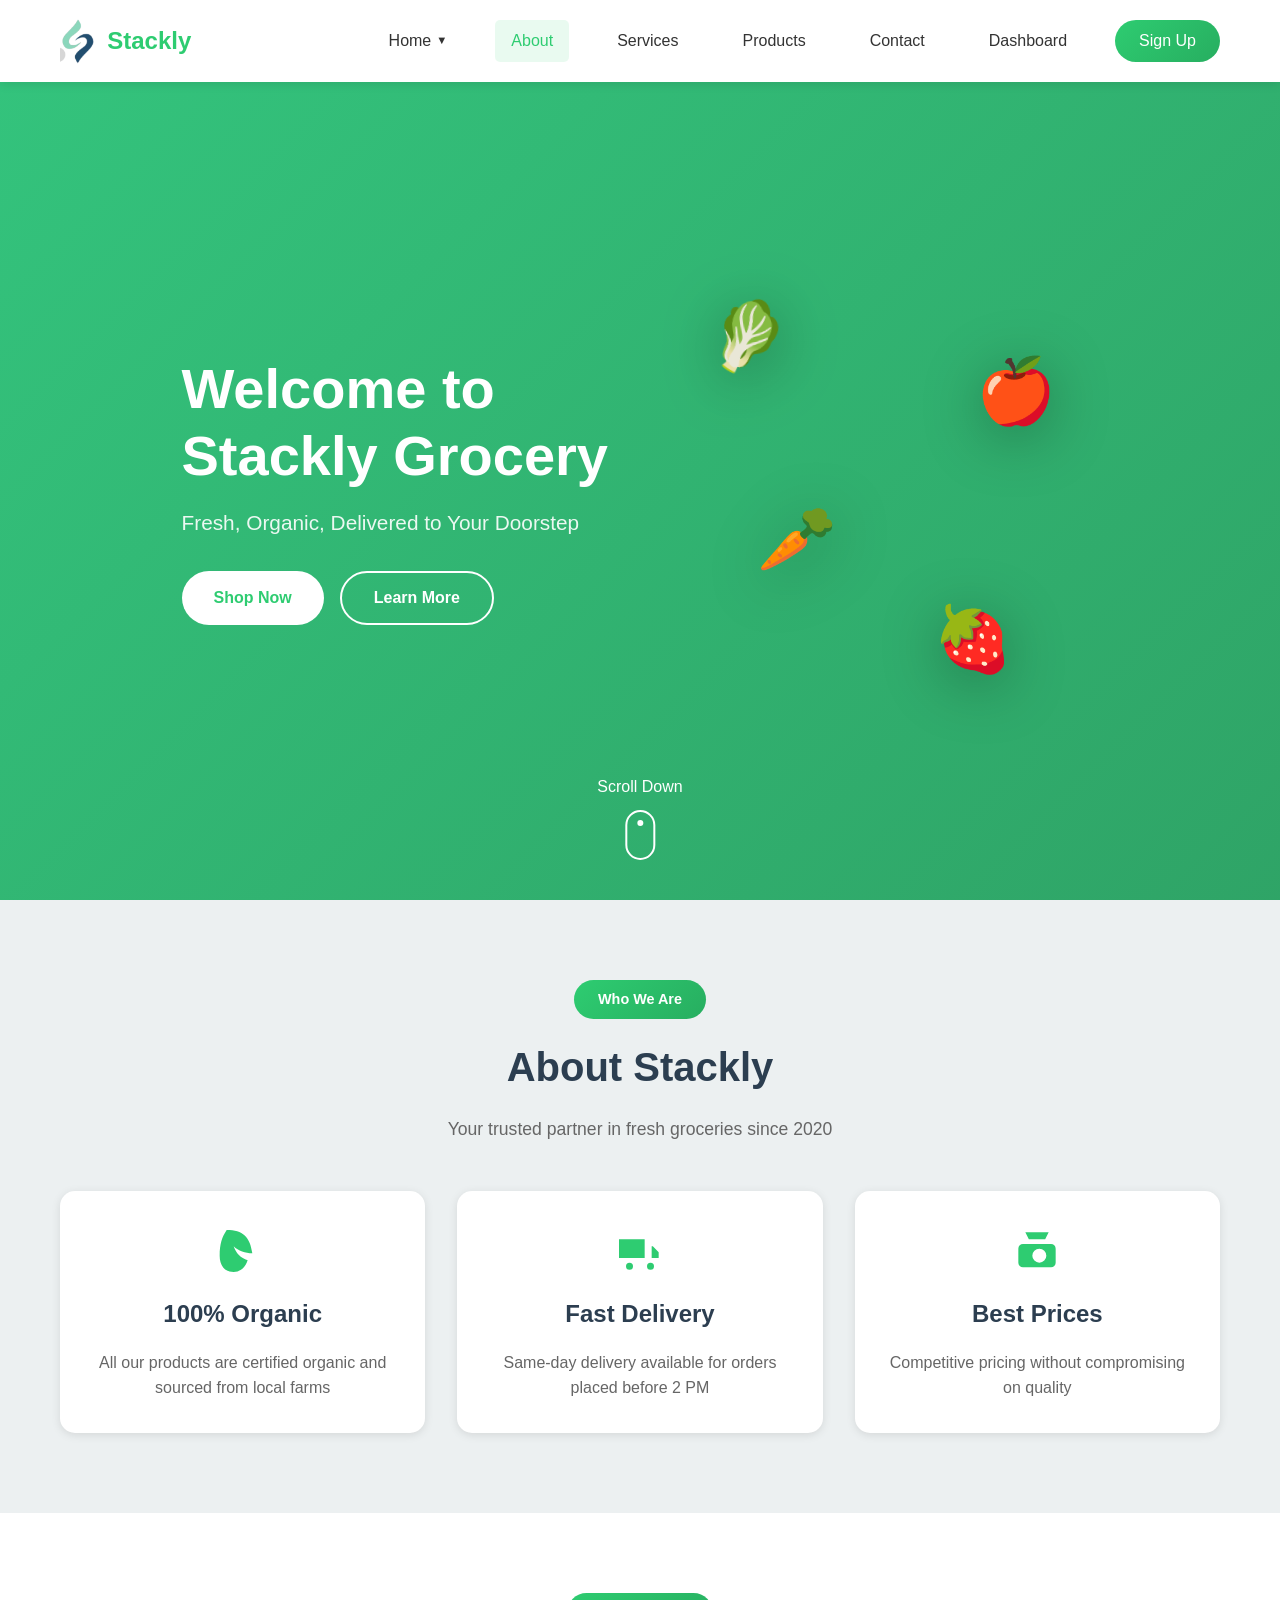
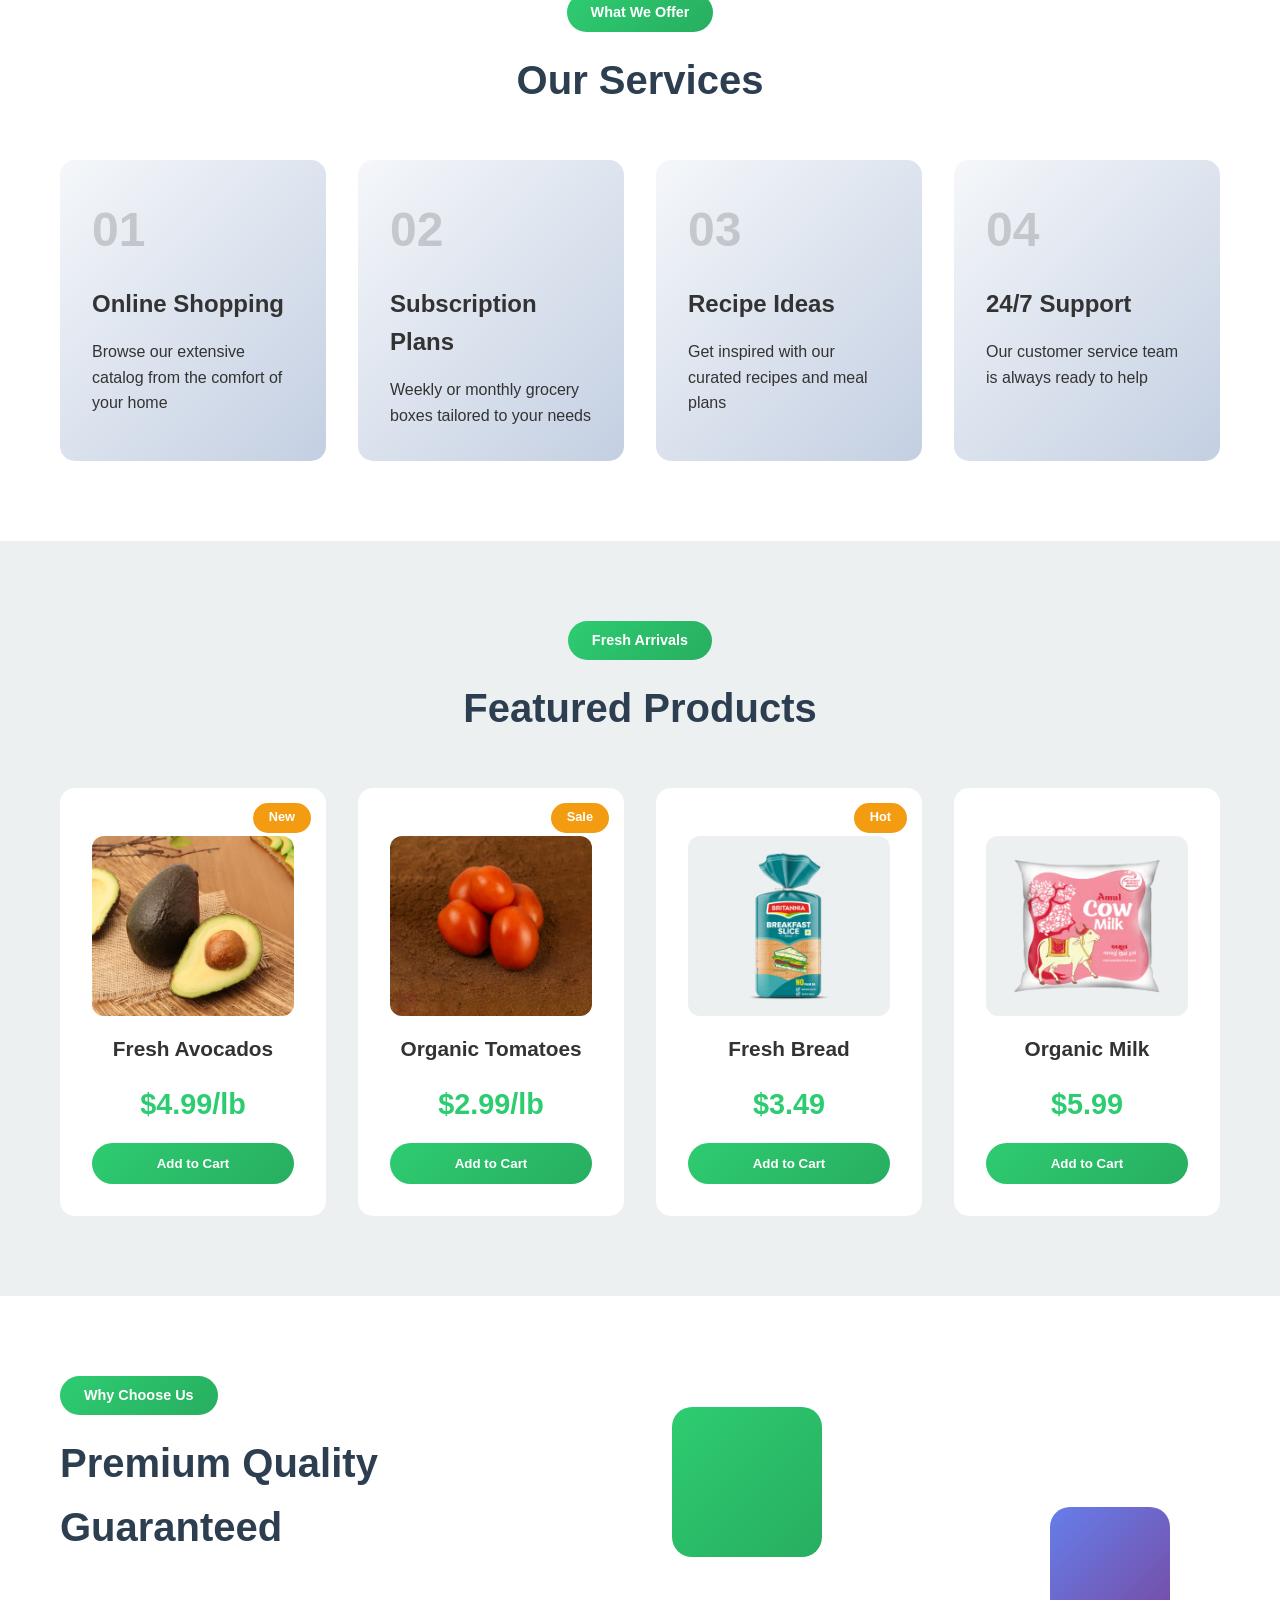
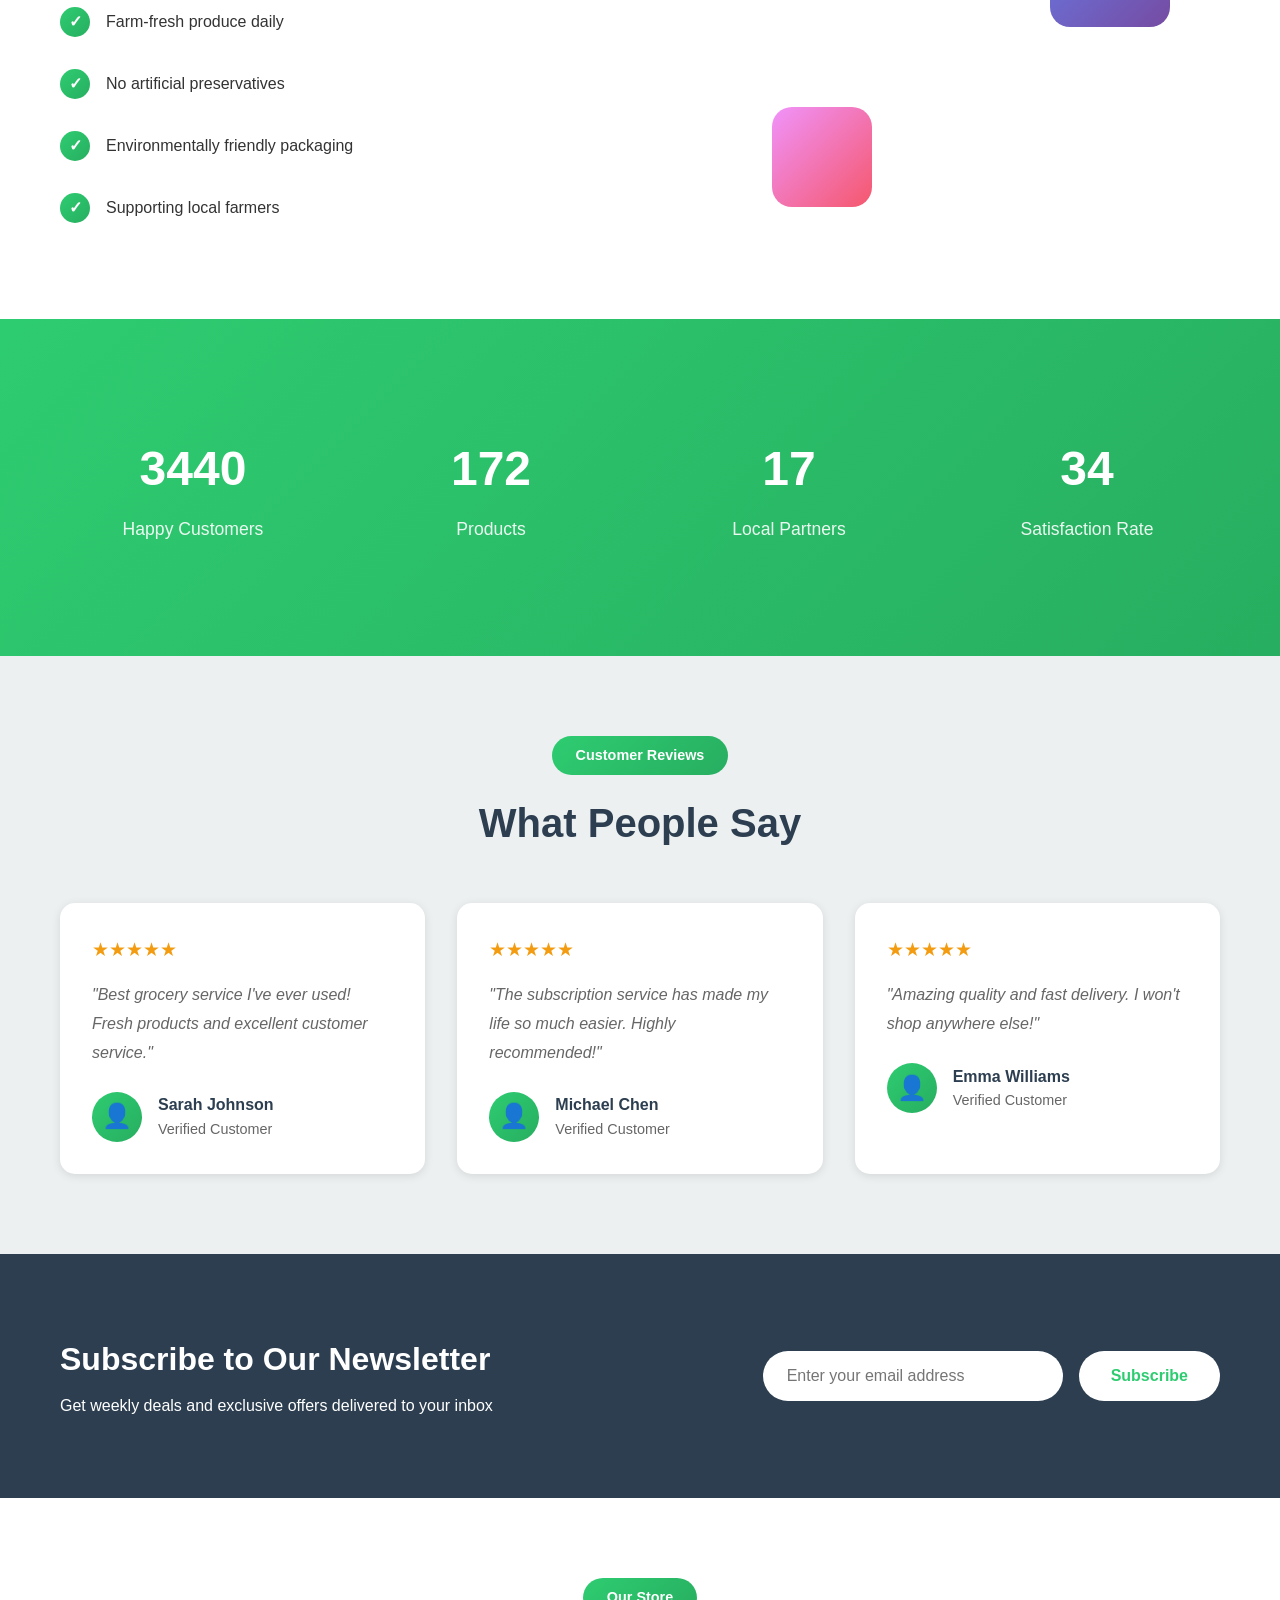
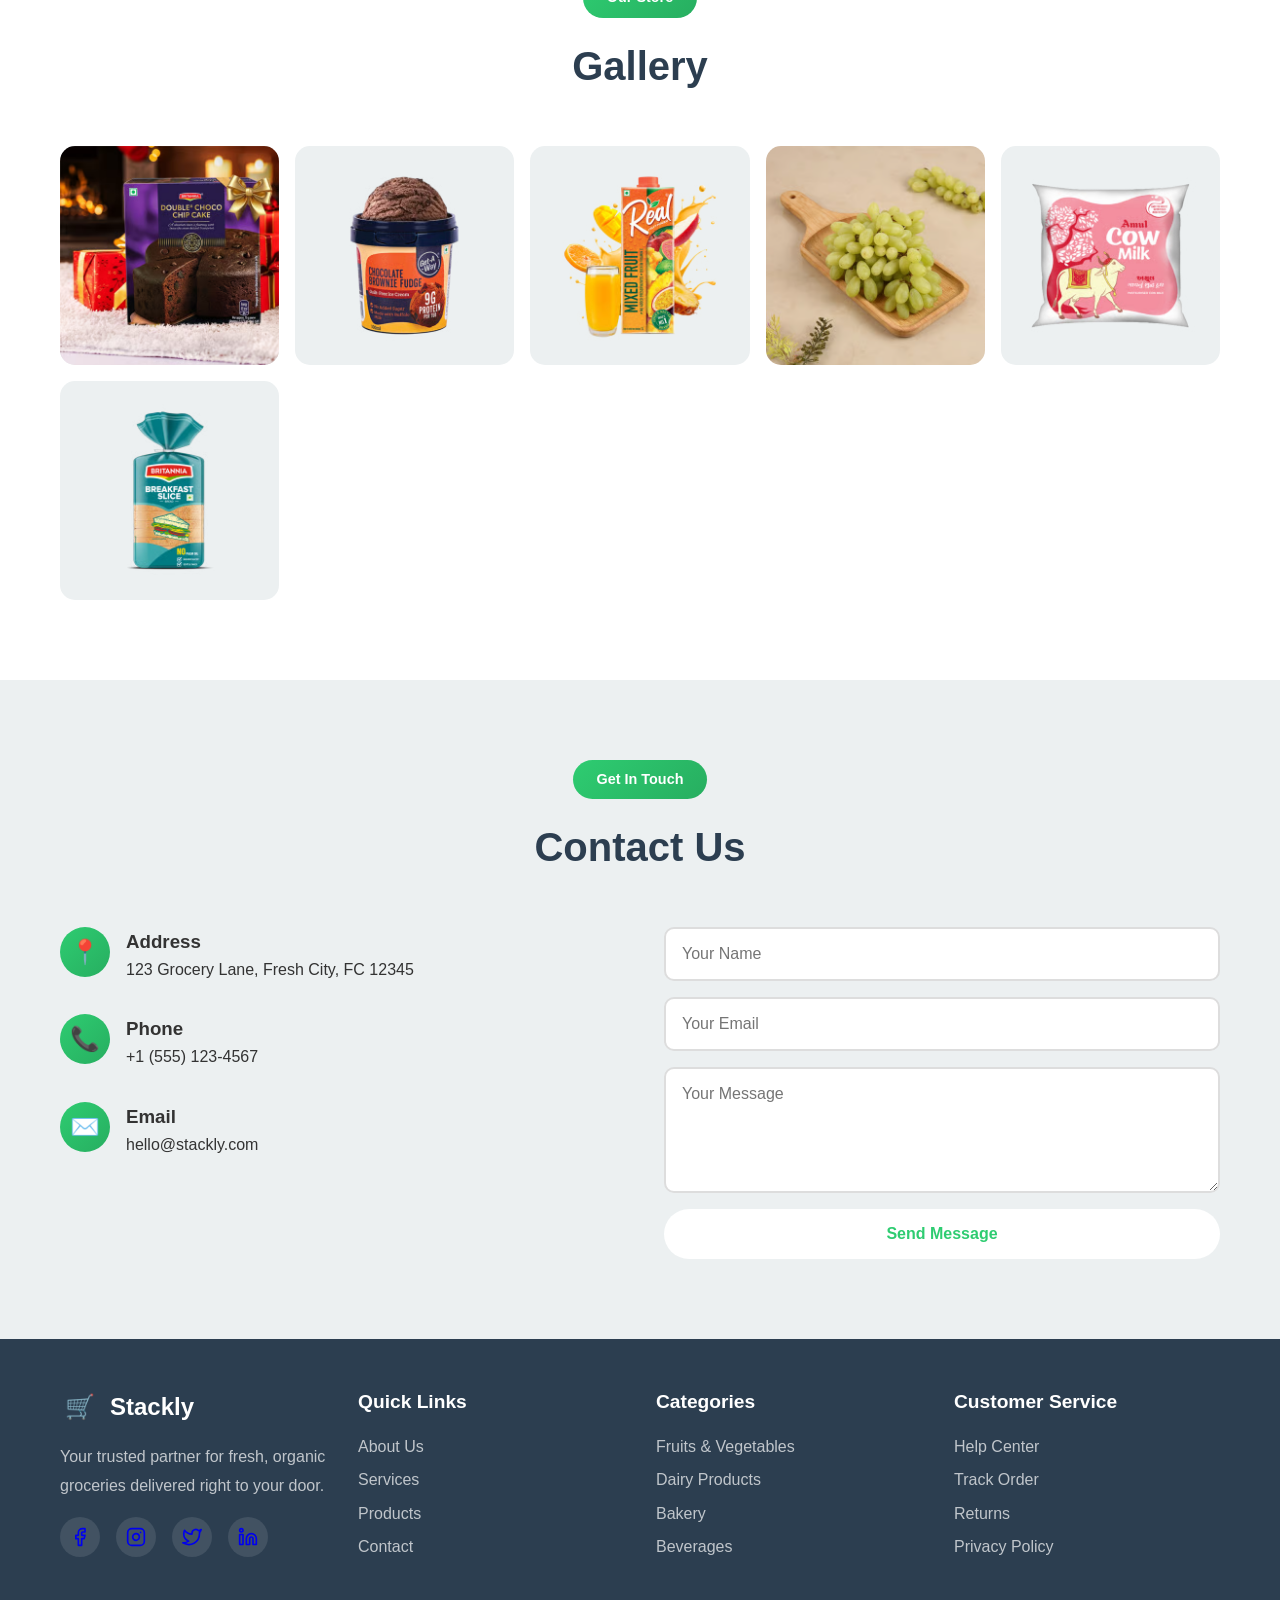
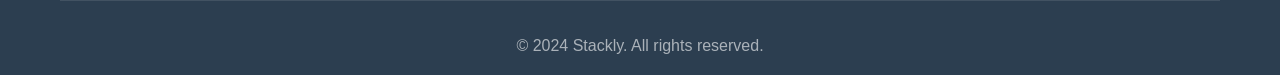
==== index.html @ a07c25ee "grocery" ====
<!DOCTYPE html>
<html lang="en">
<head>
    <meta charset="UTF-8">
    <meta name="viewport" content="width=device-width, initial-scale=1.0">
    <title>Stackly - Premium Grocery Solutions</title>
    <link rel="stylesheet" href="styles.css">
</head>
<body>
    <!-- Navigation -->
      <nav class="navbar">
        <div class="container">
            <div class="nav-wrapper">
                <a href="index.html" class="logo">
                    <img src="images/logo.webp">
                    <span class="logo-text">Stackly</span>
                </a>
                <ul class="nav-menu">
                    <li class="nav-item dropdown">
                        <a href="#" class="nav-link">Home <span class="arrow">▼</span></a>
                        <ul class="dropdown-menu">
                            <li><a href="index.html">Home 1</a></li>
                            <li><a href="home2.html">Home 2</a></li>
                        </ul>
                    </li>
                    <li class="nav-item"><a href="about.html" class="nav-link active">About</a></li>
                    <li class="nav-item"><a href="services.html" class="nav-link">Services</a></li>
                    <li class="nav-item"><a href="products.html" class="nav-link">Products</a></li>
                    <li class="nav-item"><a href="contact.html" class="nav-link">Contact</a></li>
                    <li class="nav-item"><a href="dashboard.html" class="nav-link">Dashboard</a></li>
                    <li class="nav-item"><a href="signup.html" class="nav-link btn-signup">Sign Up</a></li>
                </ul>
                <button class="mobile-toggle">
                    <span></span>
                    <span></span>
                    <span></span>
                </button>
            </div>
        </div>
    </nav>
    <!-- Section 1: Hero -->
    <section class="hero" id="hero">
        <div class="hero-bg"></div>
        <div class="container">
            <div class="hero-content">
                <h1 class="hero-title">
                    <span class="title-line">Welcome to</span>
                    <span class="title-line">Stackly Grocery</span>
                </h1>
                <p class="hero-subtitle">Fresh, Organic, Delivered to Your Doorstep</p>
                <div class="hero-buttons">
                    <button class="btn btn-primary">Shop Now</button>
                    <button class="btn btn-secondary">Learn More</button>
                </div>
            </div>
            <div class="hero-image">
                <div class="floating-card card-1">🥬</div>
                <div class="floating-card card-2">🍎</div>
                <div class="floating-card card-3">🥕</div>
                <div class="floating-card card-4">🍓</div>
            </div>
        </div>
        <div class="scroll-indicator">
            <span>Scroll Down</span>
            <div class="scroll-arrow"></div>
        </div>
    </section>

    <!-- Section 2: About -->
    <section class="about" id="about">
        <div class="container">
            <div class="section-header">
                <span class="section-tag">Who We Are</span>
                <h2 class="section-title">About Stackly</h2>
                <p class="section-subtitle">Your trusted partner in fresh groceries since 2020</p>
            </div>
            <div class="about-grid">
                <div class="about-card">
                    <div class="card-icon" aria-hidden="true">
                        <svg viewBox="0 0 24 24" xmlns="http://www.w3.org/2000/svg">
                            <path d="M5 3c7 0 10 3 11 10-3 0-6-1-8-3 1 3 3 5 6 6-1 3-3 5-6 5-4 0-6-3-6-7C2 9 3 6 5 3Z"/>
                        </svg>
                    </div>
                    <h3>100% Organic</h3>
                    <p>All our products are certified organic and sourced from local farms</p>
                </div>
                <div class="about-card">
                    <div class="card-icon" aria-hidden="true">
                        <svg viewBox="0 0 24 24" xmlns="http://www.w3.org/2000/svg">
                            <path d="M3 7h11v8H3V7Zm11 3h3.5L20 12.5V15h-3V10ZM6 18.5A1.5 1.5 0 1 1 9 18.5 1.5 1.5 0 0 1 6 18.5Zm9 0A1.5 1.5 0 1 1 18 18.5 1.5 1.5 0 0 1 15 18.5Z"/>
                        </svg>
                    </div>
                    <h3>Fast Delivery</h3>
                    <p>Same-day delivery available for orders placed before 2 PM</p>
                </div>
                <div class="about-card">
                    <div class="card-icon" aria-hidden="true">
                        <svg viewBox="0 0 24 24" xmlns="http://www.w3.org/2000/svg">
                            <path d="M7 4h10l-1.5 3H8.5L7 4Zm-1 5h12a2 2 0 0 1 2 2v6a2 2 0 0 1-2 2H6a2 2 0 0 1-2-2v-6a2 2 0 0 1 2-2Zm7 2a3 3 0 1 0 3 3 3 3 0 0 0-3-3Z"/>
                        </svg>
                    </div>
                    <h3>Best Prices</h3>
                    <p>Competitive pricing without compromising on quality</p>
                </div>
            </div>
        </div>
    </section>

    <!-- Section 3: Services -->
    <section class="services" id="services">
        <div class="container">
            <div class="section-header">
                <span class="section-tag">What We Offer</span>
                <h2 class="section-title">Our Services</h2>
            </div>
            <div class="services-grid">
                <div class="service-item">
                    <div class="service-number">01</div>
                    <h3>Online Shopping</h3>
                    <p>Browse our extensive catalog from the comfort of your home</p>
                </div>
                <div class="service-item">
                    <div class="service-number">02</div>
                    <h3>Subscription Plans</h3>
                    <p>Weekly or monthly grocery boxes tailored to your needs</p>
                </div>
                <div class="service-item">
                    <div class="service-number">03</div>
                    <h3>Recipe Ideas</h3>
                    <p>Get inspired with our curated recipes and meal plans</p>
                </div>
                <div class="service-item">
                    <div class="service-number">04</div>
                    <h3>24/7 Support</h3>
                    <p>Our customer service team is always ready to help</p>
                </div>
            </div>
        </div>
    </section>

    <!-- Section 4: Products -->
    <section class="products" id="products">
        <div class="container">
            <div class="section-header">
                <span class="section-tag">Fresh Arrivals</span>
                <h2 class="section-title">Featured Products</h2>
            </div>
            <div class="products-grid">
                <div class="product-card">
                    <div class="product-badge">New</div>
                    <div class="product-image">
                        <img src="images/avacado.webp"
                             alt="Fresh avocados" loading="lazy">
                    </div>
                    <h3>Fresh Avocados</h3>
                    <p class="product-price">$4.99/lb</p>
                    <button class="btn-add">Add to Cart</button>
                </div>
                <div class="product-card">
                    <div class="product-badge">Sale</div>
                    <div class="product-image">
                        <img src="images/tomato.avif"
                             alt="Organic tomatoes" loading="lazy">
                    </div>
                    <h3>Organic Tomatoes</h3>
                    <p class="product-price">$2.99/lb</p>
                    <button class="btn-add">Add to Cart</button>
                </div>
                <div class="product-card">
                    <div class="product-badge">Hot</div>
                    <div class="product-image">
                        <img src="images/bread.avif"
                             alt="Fresh baked bread" loading="lazy">
                    </div>
                    <h3>Fresh Bread</h3>
                    <p class="product-price">$3.49</p>
                    <button class="btn-add">Add to Cart</button>
                </div>
                <div class="product-card">
                    <div class="product-image">
                        <img src="images/milk.avif"
                             alt="Bottle of organic milk" loading="lazy">
                    </div>
                    <h3>Organic Milk</h3>
                    <p class="product-price">$5.99</p>
                    <button class="btn-add">Add to Cart</button>
                </div>
            </div>
        </div>
    </section>

    <!-- Section 5: Features -->
    <section class="features">
        <div class="container">
            <div class="features-wrapper">
                <div class="features-content">
                    <span class="section-tag">Why Choose Us</span>
                    <h2 class="section-title">Premium Quality Guaranteed</h2>
                    <ul class="features-list">
                        <li class="feature-item">
                            <span class="check-icon">✓</span>
                            <span>Farm-fresh produce daily</span>
                        </li>
                        <li class="feature-item">
                            <span class="check-icon">✓</span>
                            <span>No artificial preservatives</span>
                        </li>
                        <li class="feature-item">
                            <span class="check-icon">✓</span>
                            <span>Environmentally friendly packaging</span>
                        </li>
                        <li class="feature-item">
                            <span class="check-icon">✓</span>
                            <span>Supporting local farmers</span>
                        </li>
                    </ul>
                </div>
                <div class="features-visual">
                    <div class="floating-box box-1"></div>
                    <div class="floating-box box-2"></div>
                    <div class="floating-box box-3"></div>
                </div>
            </div>
        </div>
    </section>

    <!-- Section 6: Statistics -->
    <section class="stats">
        <div class="container">
            <div class="stats-grid">
                <div class="stat-item">
                    <div class="stat-number" data-count="10000">0</div>
                    <div class="stat-label">Happy Customers</div>
                </div>
                <div class="stat-item">
                    <div class="stat-number" data-count="500">0</div>
                    <div class="stat-label">Products</div>
                </div>
                <div class="stat-item">
                    <div class="stat-number" data-count="50">0</div>
                    <div class="stat-label">Local Partners</div>
                </div>
                <div class="stat-item">
                    <div class="stat-number" data-count="99">0</div>
                    <div class="stat-label">Satisfaction Rate</div>
                </div>
            </div>
        </div>
    </section>

    <!-- Section 7: Testimonials -->
    <section class="testimonials">
        <div class="container">
            <div class="section-header">
                <span class="section-tag">Customer Reviews</span>
                <h2 class="section-title">What People Say</h2>
            </div>
            <div class="testimonials-grid">
                <div class="testimonial-card">
                    <div class="rating">★★★★★</div>
                    <p class="testimonial-text">"Best grocery service I've ever used! Fresh products and excellent customer service."</p>
                    <div class="testimonial-author">
                        <div class="author-avatar">👤</div>
                        <div>
                            <div class="author-name">Sarah Johnson</div>
                            <div class="author-role">Verified Customer</div>
                        </div>
                    </div>
                </div>
                <div class="testimonial-card">
                    <div class="rating">★★★★★</div>
                    <p class="testimonial-text">"The subscription service has made my life so much easier. Highly recommended!"</p>
                    <div class="testimonial-author">
                        <div class="author-avatar">👤</div>
                        <div>
                            <div class="author-name">Michael Chen</div>
                            <div class="author-role">Verified Customer</div>
                        </div>
                    </div>
                </div>
                <div class="testimonial-card">
                    <div class="rating">★★★★★</div>
                    <p class="testimonial-text">"Amazing quality and fast delivery. I won't shop anywhere else!"</p>
                    <div class="testimonial-author">
                        <div class="author-avatar">👤</div>
                        <div>
                            <div class="author-name">Emma Williams</div>
                            <div class="author-role">Verified Customer</div>
                        </div>
                    </div>
                </div>
            </div>
        </div>
    </section>

    <!-- Section 8: Newsletter -->
    <section class="newsletter">
        <div class="container">
            <div class="newsletter-wrapper">
                <div class="newsletter-content">
                    <h2>Subscribe to Our Newsletter</h2>
                    <p>Get weekly deals and exclusive offers delivered to your inbox</p>
                </div>
                <div class="newsletter-form">
                    <input type="email" placeholder="Enter your email address" class="newsletter-input">
                    <button class="btn btn-primary">Subscribe</button>
                </div>
            </div>
        </div>
    </section>

    <!-- Section 9: Gallery -->
    <section class="gallery">
        <div class="container">
            <div class="section-header">
                <span class="section-tag">Our Store</span>
                <h2 class="section-title">Gallery</h2>
            </div>
            <div class="gallery-grid">
                <div class="gallery-item">
                    <img src="images/cake.avif"
                         alt="Stackly grocery store interior" loading="lazy">
                </div>
                <div class="gallery-item">
                    <img src="images/icecream.avif"
                         alt="Fresh corn and vegetables" loading="lazy">
                </div>
                <div class="gallery-item">
                    <img src="images/juice.avif"
                         alt="Grapes and assorted fruits" loading="lazy">
                </div>
                <div class="gallery-item">
                    <img src="images/grapes.avif"
                         alt="Green vegetables on display" loading="lazy">
                </div>
                <div class="gallery-item">
                    <img src="images/milk.avif"
                         alt="Fresh citrus fruits" loading="lazy">
                </div>
                <div class="gallery-item">
                    <img src="images/bread.avif"
                         alt="Leafy greens in grocery section" loading="lazy">
                </div>
            </div>
        </div>
    </section>

    <!-- Section 10: Contact -->
    <section class="contact" id="contact">
        <div class="container">
            <div class="section-header">
                <span class="section-tag">Get In Touch</span>
                <h2 class="section-title">Contact Us</h2>
            </div>
            <div class="contact-grid">
                <div class="contact-info">
                    <div class="contact-item">
                        <div class="contact-icon">📍</div>
                        <div>
                            <h3>Address</h3>
                            <p>123 Grocery Lane, Fresh City, FC 12345</p>
                        </div>
                    </div>
                    <div class="contact-item">
                        <div class="contact-icon">📞</div>
                        <div>
                            <h3>Phone</h3>
                            <p>+1 (555) 123-4567</p>
                        </div>
                    </div>
                    <div class="contact-item">
                        <div class="contact-icon">✉️</div>
                        <div>
                            <h3>Email</h3>
                            <p>hello@stackly.com</p>
                        </div>
                    </div>
                </div>
                <form class="contact-form">
                    <input type="text" placeholder="Your Name" class="form-input">
                    <input type="email" placeholder="Your Email" class="form-input">
                    <textarea placeholder="Your Message" rows="5" class="form-input"></textarea>
                    <button type="submit" class="btn btn-primary">Send Message</button>
                </form>
            </div>
        </div>
    </section>

    <!-- Footer -->
    <footer class="footer">
        <div class="container">
            <div class="footer-grid">
                <div class="footer-col">
                    <div class="footer-logo">
                        <span class="logo-icon">🛒</span>
                        <span class="logo-text">Stackly</span>
                    </div>
                    <p>Your trusted partner for fresh, organic groceries delivered right to your door.</p>
                    <div class="social-links">
                        <a href="#" class="social-link"><svg xmlns="http://www.w3.org/2000/svg" width="20" height="20" viewBox="0 0 24 24" fill="none" stroke="currentColor" stroke-width="2" stroke-linecap="round" stroke-linejoin="round"><path d="M18 2h-3a5 5 0 0 0-5 5v3H7v4h3v8h4v-8h3l1-4h-4V7a1 1 0 0 1 1-1h3z"></path></svg></a>
                        <a href="#" class="social-link"><svg xmlns="http://www.w3.org/2000/svg" width="20" height="20" viewBox="0 0 24 24" fill="none" stroke="currentColor" stroke-width="2" stroke-linecap="round" stroke-linejoin="round"><rect x="2" y="2" width="20" height="20" rx="5" ry="5"></rect><path d="m16 11.37A4 4 0 1 1 12.63 8 4 4 0 0 1 16 11.37z"></path><line x1="17.5" y1="6.5" x2="17.5" y2="6.5"></line></svg></a>
                        <a href="#" class="social-link"><svg xmlns="http://www.w3.org/2000/svg" width="20" height="20" viewBox="0 0 24 24" fill="none" stroke="currentColor" stroke-width="2" stroke-linecap="round" stroke-linejoin="round"><path d="M23 3a10.9 10.9 0 0 1-3.14 1.53 4.48 4.48 0 0 0-7.86 3v1A10.66 10.66 0 0 1 3 4s-4 9 5 13a11.64 11.64 0 0 1-7 2c9 5 20 0 20-11.5a4.5 4.5 0 0 0-.08-.83A7.72 7.72 0 0 0 23 3z"></path></svg></a>
                        <a href="#" class="social-link"><svg xmlns="http://www.w3.org/2000/svg" width="20" height="20" viewBox="0 0 24 24" fill="none" stroke="currentColor" stroke-width="2" stroke-linecap="round" stroke-linejoin="round"><path d="M16 8a6 6 0 0 1 6 6v7h-4v-7a2 2 0 0 0-2-2 2 2 0 0 0-2 2v7h-4v-7a6 6 0 0 1 6-6z"></path><rect x="2" y="9" width="4" height="12"></rect><circle cx="4" cy="4" r="2"></circle></svg></a>
                    </div>
                </div>
                <div class="footer-col">
                    <h4>Quick Links</h4>
                    <ul class="footer-links">
                        <li><a href="#about">About Us</a></li>
                        <li><a href="#services">Services</a></li>
                        <li><a href="#products">Products</a></li>
                        <li><a href="#contact">Contact</a></li>
                    </ul>
                </div>
                <div class="footer-col">
                    <h4>Categories</h4>
                    <ul class="footer-links">
                        <li><a href="#">Fruits & Vegetables</a></li>
                        <li><a href="#">Dairy Products</a></li>
                        <li><a href="#">Bakery</a></li>
                        <li><a href="#">Beverages</a></li>
                    </ul>
                </div>
                <div class="footer-col">
                    <h4>Customer Service</h4>
                    <ul class="footer-links">
                        <li><a href="#">Help Center</a></li>
                        <li><a href="#">Track Order</a></li>
                        <li><a href="#">Returns</a></li>
                        <li><a href="#">Privacy Policy</a></li>
                    </ul>
                </div>
            </div>
            <div class="footer-bottom">
                <p>&copy; 2024 Stackly. All rights reserved.</p>
            </div>
        </div>
    </footer>

    <script src="script.js"></script>
</body>
</html>
---- styles.css ----
/* ============================================
   RESET & BASE STYLES
   ============================================ */
* {
    margin: 0;
    padding: 0;
    box-sizing: border-box;
}

:root {
    --primary-color: #2ecc71;
    --secondary-color: #27ae60;
    --accent-color: #f39c12;
    --dark-color: #2c3e50;
    --light-color: #ecf0f1;
    --white: #ffffff;
    --text-dark: #333333;
    --text-light: #666666;
    --gradient-1: linear-gradient(135deg, #667eea 0%, #764ba2 100%);
    --gradient-2: linear-gradient(135deg, #f093fb 0%, #f5576c 100%);
    --gradient-3: linear-gradient(135deg, #4facfe 0%, #00f2fe 100%);
    --gradient-green: linear-gradient(135deg, #2ecc71 0%, #27ae60 100%);
    --shadow-sm: 0 2px 10px rgba(0,0,0,0.1);
    --shadow-md: 0 5px 20px rgba(0,0,0,0.15);
    --shadow-lg: 0 10px 40px rgba(0,0,0,0.2);
}

html {
    scroll-behavior: smooth;
}

body {
    font-family: 'Segoe UI', Tahoma, Geneva, Verdana, sans-serif;
    line-height: 1.6;
    color: var(--text-dark);
    overflow-x: hidden;
}

.container {
    max-width: 1200px;
    margin: 0 auto;
    padding: 0 20px;
}

/* ============================================
   NAVIGATION
   ============================================ */
.navbar {
    position: fixed;
    top: 0;
    left: 0;
    right: 0;
    background: var(--white);
    box-shadow: var(--shadow-sm);
    z-index: 1000;
    animation: slideDown 0.5s ease-out;
}

@keyframes slideDown {
    from {
        transform: translateY(-100%);
        opacity: 0;
    }
    to {
        transform: translateY(0);
        opacity: 1;
    }
}

.nav-wrapper {
    display: flex;
    justify-content: space-between;
    align-items: center;
    padding: 1rem 0;
}

.logo {
    display: flex;
    align-items: center;
    gap: 10px;
    font-size: 1.5rem;
    font-weight: bold;
    color: var(--primary-color);
    animation: logoFloat 3s ease-in-out infinite;
    text-decoration: none;
    transition: opacity 0.3s ease;
}

.logo:hover {
    opacity: 0.8;
    text-decoration: none;
}

.logo img {
    height: 50px;
    width: auto;
    object-fit: contain;
    display: block;
}

@keyframes logoFloat {
    0%, 100% {
        transform: translateY(0);
    }
    50% {
        transform: translateY(-5px);
    }
}

.logo-icon {
    width: 2.5rem;
    height: 2.5rem;
    display: inline-flex;
    align-items: center;
    justify-content: center;
    animation: rotate360 20s linear infinite;
}

.logo-icon svg,
.shopping-cart svg,
.visual-icon svg,
.meal-icon svg,
.card-icon svg,
.mission-icon svg,
.achievement-icon svg,
.service-icon-large svg,
.ps-icon svg,
.specialty-icon svg,
.support-icon svg {
    width: 100%;
    height: 100%;
    display: block;
    fill: currentColor;
}

@keyframes rotate360 {
    from {
        transform: rotate(0deg);
    }
    to {
        transform: rotate(360deg);
    }
}

.nav-menu {
    display: flex;
    list-style: none;
    gap: 2rem;
    align-items: center;
}

.nav-item {
    position: relative;
}

.nav-link {
    text-decoration: none;
    color: var(--text-dark);
    font-weight: 500;
    padding: 0.5rem 1rem;
    border-radius: 5px;
    transition: all 0.3s ease;
    display: flex;
    align-items: center;
    gap: 5px;
}

.nav-link:hover {
    color: var(--primary-color);
    background: rgba(46, 204, 113, 0.1);
    transform: translateY(-2px);
}

.arrow {
    font-size: 0.7rem;
    transition: transform 0.3s ease;
}

.dropdown:hover .arrow {
    transform: rotate(180deg);
}

.dropdown-menu {
    position: absolute;
    top: 100%;
    left: 0;
    background: var(--white);
    box-shadow: var(--shadow-md);
    border-radius: 8px;
    list-style: none;
    min-width: 180px;
    opacity: 0;
    visibility: hidden;
    transform: translateY(-10px);
    transition: all 0.3s ease;
    overflow: hidden;
}

.dropdown:hover .dropdown-menu {
    opacity: 1;
    visibility: visible;
    transform: translateY(0);
}

.dropdown-menu li {
    border-bottom: 1px solid rgba(0,0,0,0.05);
}

.dropdown-menu li:last-child {
    border-bottom: none;
}

.dropdown-menu a {
    display: block;
    padding: 0.8rem 1.2rem;
    color: var(--text-dark);
    text-decoration: none;
    transition: all 0.3s ease;
}

.dropdown-menu a:hover {
    background: var(--gradient-green);
    color: var(--white);
    padding-left: 1.5rem;
}

.mobile-toggle {
    display: none;
    flex-direction: column;
    gap: 5px;
    background: none;
    border: none;
    cursor: pointer;
}

.mobile-toggle span {
    width: 25px;
    height: 3px;
    background: var(--text-dark);
    border-radius: 3px;
    transition: all 0.3s ease;
}

/* ============================================
   HERO SECTION
   ============================================ */
.hero {
    min-height: 100vh;
    display: flex;
    align-items: center;
    justify-content: center;
    position: relative;
    overflow: hidden;
    padding-top: 80px;
    background: linear-gradient(135deg, #667eea 0%, #764ba2 100%);
}

.hero-bg {
    position: absolute;
    top: 0;
    left: 0;
    right: 0;
    bottom: 0;
    background: var(--gradient-green);
    opacity: 0.9;
    animation: gradientShift 10s ease infinite;
}

@keyframes gradientShift {
    0%, 100% {
        opacity: 0.9;
    }
    50% {
        opacity: 0.7;
    }
}

.hero .container {
    display: grid;
    grid-template-columns: 1fr 1fr;
    gap: 4rem;
    align-items: center;
    position: relative;
    z-index: 1;
}

.hero-content {
    animation: fadeInLeft 1s ease-out;
}

@keyframes fadeInLeft {
    from {
        opacity: 0;
        transform: translateX(-50px);
    }
    to {
        opacity: 1;
        transform: translateX(0);
    }
}

.hero-title {
    font-size: 3.5rem;
    color: var(--white);
    margin-bottom: 1rem;
    line-height: 1.2;
}

.title-line {
    display: block;
    animation: slideInRight 0.8s ease-out backwards;
}

.title-line:nth-child(1) {
    animation-delay: 0.2s;
}

.title-line:nth-child(2) {
    animation-delay: 0.4s;
}

@keyframes slideInRight {
    from {
        opacity: 0;
        transform: translateX(-30px);
    }
    to {
        opacity: 1;
        transform: translateX(0);
    }
}

.hero-subtitle {
    font-size: 1.3rem;
    color: rgba(255,255,255,0.9);
    margin-bottom: 2rem;
    animation: fadeIn 1s ease-out 0.6s backwards;
}

@keyframes fadeIn {
    from {
        opacity: 0;
    }
    to {
        opacity: 1;
    }
}

.hero-buttons {
    display: flex;
    gap: 1rem;
    flex-wrap: wrap;
    animation: fadeIn 1s ease-out 0.8s backwards;
}

.btn {
    padding: 1rem 2rem;
    border: none;
    border-radius: 50px;
    font-size: 1rem;
    font-weight: 600;
    cursor: pointer;
    transition: all 0.3s ease;
    position: relative;
    overflow: hidden;
}

.btn::before {
    content: '';
    position: absolute;
    top: 50%;
    left: 50%;
    width: 0;
    height: 0;
    border-radius: 50%;
    background: rgba(255,255,255,0.3);
    transform: translate(-50%, -50%);
    transition: width 0.6s, height 0.6s;
}

.btn:hover::before {
    width: 300px;
    height: 300px;
}

.btn-primary {
    background: var(--white);
    color: var(--primary-color);
}

.btn-primary:hover {
    transform: translateY(-3px);
    box-shadow: 0 10px 30px rgba(0,0,0,0.3);
}

.btn-secondary {
    background: transparent;
    color: var(--white);
    border: 2px solid var(--white);
}

.btn-secondary:hover {
    background: var(--white);
    color: var(--primary-color);
    transform: translateY(-3px);
}

.hero-image {
    position: relative;
    height: 500px;
    animation: fadeInRight 1s ease-out;
}

@keyframes fadeInRight {
    from {
        opacity: 0;
        transform: translateX(50px);
    }
    to {
        opacity: 1;
        transform: translateX(0);
    }
}

.floating-card {
    position: absolute;
    font-size: 4rem;
    animation: float 3s ease-in-out infinite;
    filter: drop-shadow(0 10px 30px rgba(0,0,0,0.3));
}

.card-1 {
    top: 10%;
    left: 10%;
    animation-delay: 0s;
}

.card-2 {
    top: 20%;
    right: 10%;
    animation-delay: 0.5s;
}

.card-3 {
    bottom: 30%;
    left: 20%;
    animation-delay: 1s;
}

.card-4 {
    bottom: 10%;
    right: 20%;
    animation-delay: 1.5s;
}

@keyframes float {
    0%, 100% {
        transform: translateY(0) rotate(0deg);
    }
    50% {
        transform: translateY(-20px) rotate(5deg);
    }
}

.scroll-indicator {
    position: absolute;
    bottom: 30px;
    left: 50%;
    transform: translateX(-50%);
    text-align: center;
    color: var(--white);
    animation: fadeIn 1s ease-out 1s backwards;
}

.scroll-arrow {
    width: 30px;
    height: 50px;
    border: 2px solid var(--white);
    border-radius: 20px;
    margin: 10px auto;
    position: relative;
}

.scroll-arrow::before {
    content: '';
    position: absolute;
    top: 8px;
    left: 50%;
    transform: translateX(-50%);
    width: 6px;
    height: 6px;
    background: var(--white);
    border-radius: 50%;
    animation: scrollDown 2s ease-in-out infinite;
}

@keyframes scrollDown {
    0%, 100% {
        top: 8px;
        opacity: 1;
    }
    50% {
        top: 30px;
        opacity: 0;
    }
}

/* ============================================
   SECTION HEADERS
   ============================================ */
.section-header {
    text-align: center;
    margin-bottom: 3rem;
}

.section-tag {
    display: inline-block;
    padding: 0.5rem 1.5rem;
    background: var(--gradient-green);
    color: var(--white);
    border-radius: 50px;
    font-size: 0.9rem;
    font-weight: 600;
    margin-bottom: 1rem;
    animation: pulse 2s ease-in-out infinite;
}

@keyframes pulse {
    0%, 100% {
        transform: scale(1);
    }
    50% {
        transform: scale(1.05);
    }
}

.section-title {
    font-size: 2.5rem;
    color: var(--dark-color);
    margin-bottom: 1rem;
}

.section-subtitle {
    font-size: 1.1rem;
    color: var(--text-light);
}

/* ============================================
   ABOUT SECTION
   ============================================ */
.about {
    padding: 5rem 0;
    background: var(--light-color);
}

.about-grid {
    display: grid;
    grid-template-columns: repeat(auto-fit, minmax(280px, 1fr));
    gap: 2rem;
}

.about-card {
    background: var(--white);
    padding: 2rem;
    border-radius: 15px;
    text-align: center;
    box-shadow: var(--shadow-sm);
    transition: all 0.4s ease;
    animation: fadeInUp 0.8s ease-out backwards;
}

.about-card:nth-child(1) {
    animation-delay: 0.1s;
}

.about-card:nth-child(2) {
    animation-delay: 0.2s;
}

.about-card:nth-child(3) {
    animation-delay: 0.3s;
}

@keyframes fadeInUp {
    from {
        opacity: 0;
        transform: translateY(30px);
    }
    to {
        opacity: 1;
        transform: translateY(0);
    }
}

.about-card:hover {
    transform: translateY(-10px);
    box-shadow: var(--shadow-lg);
}

.card-icon {
    margin-bottom: 1rem;
    width: 3.5rem;
    height: 3.5rem;
    margin-inline: auto;
    color: var(--primary-color);
    animation: bounce 2s ease-in-out infinite;
}

@keyframes bounce {
    0%, 100% {
        transform: translateY(0);
    }
    50% {
        transform: translateY(-10px);
    }
}

.about-card h3 {
    font-size: 1.5rem;
    margin-bottom: 1rem;
    color: var(--dark-color);
}

.about-card p {
    color: var(--text-light);
}

/* ============================================
   SERVICES SECTION
   ============================================ */
.services {
    padding: 5rem 0;
    background: var(--white);
}

.services-grid {
    display: grid;
    grid-template-columns: repeat(auto-fit, minmax(250px, 1fr));
    gap: 2rem;
}

.service-item {
    padding: 2rem;
    border-radius: 15px;
    background: linear-gradient(135deg, #f5f7fa 0%, #c3cfe2 100%);
    transition: all 0.4s ease;
    position: relative;
    overflow: hidden;
}

.service-item::before {
    content: '';
    position: absolute;
    top: 0;
    left: 0;
    width: 100%;
    height: 100%;
    background: var(--gradient-green);
    opacity: 0;
    transition: opacity 0.4s ease;
}

.service-item:hover::before {
    opacity: 1;
}

.service-item:hover {
    transform: scale(1.05);
    color: var(--white);
}

.service-number {
    font-size: 3rem;
    font-weight: bold;
    opacity: 0.2;
    position: relative;
    z-index: 1;
}

.service-item h3,
.service-item p {
    position: relative;
    z-index: 1;
}

.service-item h3 {
    font-size: 1.5rem;
    margin: 1rem 0;
}

/* ============================================
   PRODUCTS SECTION
   ============================================ */
.products {
    padding: 5rem 0;
    background: var(--light-color);
}

.products-grid {
    display: grid;
    grid-template-columns: repeat(auto-fit, minmax(250px, 1fr));
    gap: 2rem;
}

.product-card {
    background: var(--white);
    border-radius: 15px;
    padding: 2rem;
    text-align: center;
    position: relative;
    overflow: hidden;
    transition: all 0.4s ease;
    animation: scaleIn 0.6s ease-out backwards;
}

@keyframes scaleIn {
    from {
        opacity: 0;
        transform: scale(0.8);
    }
    to {
        opacity: 1;
        transform: scale(1);
    }
}

.product-card:hover {
    transform: translateY(-10px);
    box-shadow: var(--shadow-lg);
}

.product-badge {
    position: absolute;
    top: 15px;
    right: 15px;
    padding: 0.3rem 1rem;
    background: var(--accent-color);
    color: var(--white);
    border-radius: 20px;
    font-size: 0.8rem;
    font-weight: bold;
    animation: wiggle 1s ease-in-out infinite;
}

@keyframes wiggle {
    0%, 100% {
        transform: rotate(-3deg);
    }
    50% {
        transform: rotate(3deg);
    }
}

.product-image {
    margin: 1rem 0;
    border-radius: 12px;
    overflow: hidden;
    background: var(--light-color);
    height: 180px;
    display: flex;
    align-items: center;
    justify-content: center;
    animation: scaleIn 0.6s ease-out;
}

.product-image img {
    width: 100%;
    height: 100%;
    object-fit: cover;
    display: block;
}

.product-card h3 {
    font-size: 1.3rem;
    margin-bottom: 0.5rem;
}

.product-price {
    font-size: 1.5rem;
    color: var(--primary-color);
    font-weight: bold;
    margin: 1rem 0;
}

.btn-add {
    width: 100%;
    padding: 0.8rem;
    background: var(--gradient-green);
    color: var(--white);
    border: none;
    border-radius: 25px;
    cursor: pointer;
    font-weight: 600;
    transition: all 0.3s ease;
}

.btn-add:hover {
    transform: scale(1.05);
    box-shadow: var(--shadow-md);
}

/* ============================================
   FEATURES SECTION
   ============================================ */
.features {
    padding: 5rem 0;
    background: var(--white);
}

.features-wrapper {
    display: grid;
    grid-template-columns: 1fr 1fr;
    gap: 4rem;
    align-items: center;
}

.features-list {
    list-style: none;
    margin-top: 2rem;
}

.feature-item {
    display: flex;
    align-items: center;
    gap: 1rem;
    padding: 1rem 0;
    animation: slideInLeft 0.8s ease-out backwards;
}

.feature-item:nth-child(1) {
    animation-delay: 0.1s;
}

.feature-item:nth-child(2) {
    animation-delay: 0.2s;
}

.feature-item:nth-child(3) {
    animation-delay: 0.3s;
}

.feature-item:nth-child(4) {
    animation-delay: 0.4s;
}

@keyframes slideInLeft {
    from {
        opacity: 0;
        transform: translateX(-30px);
    }
    to {
        opacity: 1;
        transform: translateX(0);
    }
}

.check-icon {
    width: 30px;
    height: 30px;
    background: var(--gradient-green);
    color: var(--white);
    border-radius: 50%;
    display: flex;
    align-items: center;
    justify-content: center;
    font-weight: bold;
    flex-shrink: 0;
}

.features-visual {
    position: relative;
    height: 400px;
}

.floating-box {
    position: absolute;
    background: var(--gradient-green);
    border-radius: 20px;
    animation: float 4s ease-in-out infinite;
}

.box-1 {
    width: 150px;
    height: 150px;
    top: 0;
    left: 0;
    animation-delay: 0s;
}

.box-2 {
    width: 120px;
    height: 120px;
    top: 100px;
    right: 50px;
    animation-delay: 0.5s;
    background: var(--gradient-1);
}

.box-3 {
    width: 100px;
    height: 100px;
    bottom: 0;
    left: 100px;
    animation-delay: 1s;
    background: var(--gradient-2);
}

/* ============================================
   STATISTICS SECTION
   ============================================ */
.stats {
    padding: 5rem 0;
    background: var(--gradient-green);
    color: var(--white);
}

.stats-grid {
    display: grid;
    grid-template-columns: repeat(auto-fit, minmax(200px, 1fr));
    gap: 2rem;
}

.stat-item {
    text-align: center;
    padding: 2rem;
}

.stat-number {
    font-size: 3rem;
    font-weight: bold;
    margin-bottom: 0.5rem;
}

.stat-label {
    font-size: 1.1rem;
    opacity: 0.9;
}

/* ============================================
   TESTIMONIALS SECTION
   ============================================ */
.testimonials {
    padding: 5rem 0;
    background: var(--light-color);
}

.testimonials-grid {
    display: grid;
    grid-template-columns: repeat(auto-fit, minmax(300px, 1fr));
    gap: 2rem;
}

.testimonial-card {
    background: var(--white);
    padding: 2rem;
    border-radius: 15px;
    box-shadow: var(--shadow-sm);
    transition: all 0.4s ease;
    animation: fadeInUp 0.8s ease-out backwards;
}

.testimonial-card:nth-child(1) {
    animation-delay: 0.1s;
}

.testimonial-card:nth-child(2) {
    animation-delay: 0.2s;
}

.testimonial-card:nth-child(3) {
    animation-delay: 0.3s;
}

.testimonial-card:hover {
    transform: translateY(-10px);
    box-shadow: var(--shadow-lg);
}

.rating {
    color: var(--accent-color);
    font-size: 1.2rem;
    margin-bottom: 1rem;
}

.testimonial-text {
    font-style: italic;
    color: var(--text-light);
    margin-bottom: 1.5rem;
    line-height: 1.8;
}

.testimonial-author {
    display: flex;
    align-items: center;
    gap: 1rem;
}

.author-avatar {
    width: 50px;
    height: 50px;
    background: var(--gradient-green);
    border-radius: 50%;
    display: flex;
    align-items: center;
    justify-content: center;
    font-size: 1.5rem;
}

.author-name {
    font-weight: bold;
    color: var(--dark-color);
}

.author-role {
    font-size: 0.9rem;
    color: var(--text-light);
}

/* ============================================
   NEWSLETTER SECTION
   ============================================ */
.newsletter {
    padding: 5rem 0;
    background: var(--dark-color);
    color: var(--white);
}

.newsletter-wrapper {
    display: flex;
    justify-content: space-between;
    align-items: center;
    gap: 2rem;
}

.newsletter-content h2 {
    font-size: 2rem;
    margin-bottom: 0.5rem;
}

.newsletter-form {
    display: flex;
    gap: 1rem;
}

.newsletter-input {
    padding: 1rem 1.5rem;
    border: none;
    border-radius: 50px;
    font-size: 1rem;
    min-width: 300px;
    outline: none;
}

/* ============================================
   GALLERY SECTION
   ============================================ */
.gallery {
    padding: 5rem 0;
    background: var(--white);
}

.gallery-grid {
    display: grid;
    grid-template-columns: repeat(auto-fit, minmax(200px, 1fr));
    gap: 1rem;
}

.gallery-item {
    aspect-ratio: 1;
    background: var(--light-color);
    border-radius: 15px;
    display: block;
    transition: all 0.4s ease;
    cursor: pointer;
    overflow: hidden;
}

.gallery-item:hover {
    transform: scale(1.05);
    box-shadow: var(--shadow-lg);
}

.gallery-item img {
    width: 100%;
    height: 100%;
    object-fit: cover;
    display: block;
}

/* ============================================
   CONTACT SECTION
   ============================================ */
.contact {
    padding: 5rem 0;
    background: var(--light-color);
}

.contact-grid {
    display: grid;
    grid-template-columns: 1fr 1fr;
    gap: 3rem;
}

.contact-item {
    display: flex;
    gap: 1rem;
    margin-bottom: 2rem;
    animation: fadeInLeft 0.8s ease-out backwards;
}

.contact-item:nth-child(1) {
    animation-delay: 0.1s;
}

.contact-item:nth-child(2) {
    animation-delay: 0.2s;
}

.contact-item:nth-child(3) {
    animation-delay: 0.3s;
}

.contact-icon {
    width: 50px;
    height: 50px;
    background: var(--gradient-green);
    border-radius: 50%;
    display: flex;
    align-items: center;
    justify-content: center;
    font-size: 1.5rem;
    flex-shrink: 0;
}

.contact-form {
    display: flex;
    flex-direction: column;
    gap: 1rem;
}

.form-input {
    padding: 1rem;
    border: 2px solid #ddd;
    border-radius: 10px;
    font-size: 1rem;
    font-family: inherit;
    outline: none;
    transition: all 0.3s ease;
}

.form-input:focus {
    border-color: var(--primary-color);
    box-shadow: 0 0 0 3px rgba(46, 204, 113, 0.1);
}

/* ============================================
   FOOTER
   ============================================ */
.footer {
    background: var(--dark-color);
    color: var(--white);
    padding: 3rem 0 1rem;
}

.footer-grid {
    display: grid;
    grid-template-columns: repeat(auto-fit, minmax(250px, 1fr));
    gap: 2rem;
    margin-bottom: 2rem;
}

.footer-logo {
    display: flex;
    align-items: center;
    gap: 10px;
    font-size: 1.5rem;
    font-weight: bold;
    margin-bottom: 1rem;
}

.footer-col h4 {
    margin-bottom: 1rem;
    font-size: 1.2rem;
}

.footer-col p {
    color: rgba(255,255,255,0.7);
    line-height: 1.8;
}

.footer-links {
    list-style: none;
}

.footer-links li {
    margin-bottom: 0.5rem;
}

.footer-links a {
    color: rgba(255,255,255,0.7);
    text-decoration: none;
    transition: all 0.3s ease;
    display: inline-block;
}

.footer-links a:hover {
    color: var(--primary-color);
    transform: translateX(5px);
}

.social-links {
    display: flex;
    gap: 1rem;
    margin-top: 1rem;
}

.social-link {
    width: 40px;
    height: 40px;
    background: rgba(255,255,255,0.1);
    border-radius: 50%;
    display: flex;
    align-items: center;
    justify-content: center;
    font-size: 1.2rem;
    transition: all 0.3s ease;
}

.social-link:hover {
    background: var(--primary-color);
    transform: translateY(-3px);
}

.footer-bottom {
    text-align: center;
    padding-top: 2rem;
    border-top: 1px solid rgba(255,255,255,0.1);
    color: rgba(255,255,255,0.6);
}

/* ============================================
   HOME 2 SPECIFIC STYLES
   ============================================ */
.hero-alt {
    background: var(--gradient-1);
}

.hero-content-center {
    text-align: center;
    animation: zoomIn 1s ease-out;
}

@keyframes zoomIn {
    from {
        opacity: 0;
        transform: scale(0.5);
    }
    to {
        opacity: 1;
        transform: scale(1);
    }
}

.hero-title-large {
    font-size: 4rem;
    color: var(--white);
    margin-bottom: 1rem;
}

.title-word {
    display: block;
    animation: slideInUp 0.8s ease-out backwards;
}

.title-word:nth-child(1) {
    animation-delay: 0.2s;
}

.title-word:nth-child(2) {
    animation-delay: 0.4s;
}

.title-word:nth-child(3) {
    animation-delay: 0.6s;
}

@keyframes slideInUp {
    from {
        opacity: 0;
        transform: translateY(50px);
    }
    to {
        opacity: 1;
        transform: translateY(0);
    }
}

.hero-subtitle-large {
    font-size: 1.5rem;
    color: rgba(255,255,255,0.9);
    margin-bottom: 2rem;
}

.pulse-btn {
    animation: pulseBtn 2s ease-in-out infinite;
}

@keyframes pulseBtn {
    0%, 100% {
        box-shadow: 0 0 0 0 rgba(255,255,255,0.7);
    }
    50% {
        box-shadow: 0 0 0 20px rgba(255,255,255,0);
    }
}

.wave-animation {
    position: absolute;
    bottom: 0;
    left: 0;
    width: 100%;
    overflow: hidden;
    line-height: 0;
}

.wave-animation svg {
    position: relative;
    display: block;
    width: calc(100% + 1.3px);
    height: 120px;
}

.wave-path {
    fill: var(--white);
    animation: waveMove 10s ease-in-out infinite;
}

@keyframes waveMove {
    0%, 100% {
        d: path("M0,50 C300,100 600,0 900,50 C1050,75 1150,50 1200,50 L1200,120 L0,120 Z");
    }
    50% {
        d: path("M0,50 C300,0 600,100 900,50 C1050,25 1150,50 1200,50 L1200,120 L0,120 Z");
    }
}

.categories {
    padding: 5rem 0;
    background: var(--white);
}

.categories-grid {
    display: grid;
    grid-template-columns: repeat(auto-fit, minmax(200px, 1fr));
    gap: 2rem;
}

.category-card {
    background: var(--light-color);
    padding: 2rem;
    border-radius: 15px;
    text-align: center;
    transition: all 0.4s ease;
    cursor: pointer;
}

.category-card:hover {
    background: var(--gradient-green);
    color: var(--white);
    transform: translateY(-10px);
    box-shadow: var(--shadow-lg);
}

.category-icon {
    width: 4rem;
    height: 4rem;
    margin-bottom: 1rem;
    margin-inline: auto;
    border-radius: 50%;
    overflow: hidden;
    background: var(--white);
    display: flex;
    align-items: center;
    justify-content: center;
    animation: bounce 2s ease-in-out infinite;
}

.category-icon img {
    width: 100%;
    height: 100%;
    object-fit: cover;
    display: block;
}

.category-link {
    color: var(--primary-color);
    text-decoration: none;
    font-weight: 600;
    transition: all 0.3s ease;
}

.category-card:hover .category-link {
    color: var(--white);
}

.offers {
    padding: 5rem 0;
    background: var(--light-color);
}

.offers-grid {
    display: grid;
    grid-template-columns: 2fr 1fr 1fr;
    gap: 2rem;
}

.offer-card {
    color: var(--white);
    padding: 3rem;
    border-radius: 20px;
    position: relative;
    overflow: hidden;
    transition: all 0.4s ease;
}

.offer-card:hover {
    transform: scale(1.05);
}

.offer-card::before {
    content: '';
    position: absolute;
    inset: 0;
    background-size: cover;
    background-position: center;
    opacity: 0.4;
    mix-blend-mode: soft-light;
}

.offer-card > * {
    position: relative;
    z-index: 1;
}

.offer-badge {
    position: absolute;
    top: 20px;
    right: 20px;
    background: rgba(255,255,255,0.3);
    padding: 0.5rem 1rem;
    border-radius: 20px;
    font-weight: bold;
}

.big-offer {
    background: var(--gradient-2);
}

.offer-banner-veg {
    background: var(--gradient-2);
}

.offer-banner-veg::before {
    background-image: url("https://images.pexels.com/photos/5737400/pexels-photo-5737400.jpeg?auto=compress&cs=tinysrgb&w=1200");
}

.offer-banner-dairy {
    background: var(--gradient-3);
}

.offer-banner-dairy::before {
    background-image: url("https://images.pexels.com/photos/8963468/pexels-photo-8963468.jpeg?auto=compress&cs=tinysrgb&w=1200");
}

.offer-banner-fruits {
    background: var(--gradient-1);
}

.offer-banner-fruits::before {
    background-image: url("https://images.pexels.com/photos/1998639/pexels-photo-1998639.jpeg?auto=compress&cs=tinysrgb&w=1200");
}

.btn-light {
    background: var(--white);
    color: var(--dark-color);
}

.how-it-works {
    padding: 5rem 0;
    background: var(--white);
}

.steps-container {
    display: flex;
    justify-content: space-between;
    align-items: center;
    flex-wrap: wrap;
    gap: 2rem;
}

.step-item {
    flex: 1;
    min-width: 200px;
    text-align: center;
}

.step-circle {
    width: 100px;
    height: 100px;
    background: var(--gradient-green);
    border-radius: 50%;
    display: flex;
    align-items: center;
    justify-content: center;
    margin: 0 auto 1rem;
    animation: pulse 2s ease-in-out infinite;
}

.step-num {
    font-size: 2rem;
    font-weight: bold;
    color: var(--white);
}

.step-connector {
    width: 50px;
    height: 2px;
    background: var(--primary-color);
    flex-shrink: 0;
}

.featured-products {
    padding: 5rem 0;
    background: var(--light-color);
}

.products-showcase {
    display: grid;
    grid-template-columns: repeat(auto-fit, minmax(300px, 1fr));
    gap: 2rem;
}

.showcase-card {
    background: var(--white);
    border-radius: 15px;
    overflow: hidden;
    transition: all 0.4s ease;
}

.showcase-card:hover {
    transform: translateY(-10px);
    box-shadow: var(--shadow-lg);
}

.showcase-image {
    height: 220px;
    background: var(--light-color);
    overflow: hidden;
}

.showcase-image img {
    width: 100%;
    height: 100%;
    object-fit: cover;
    display: block;
}

.showcase-content {
    padding: 2rem;
    text-align: center;
}

.price {
    font-size: 1.5rem;
    color: var(--primary-color);
    font-weight: bold;
    margin: 1rem 0;
}

.benefits {
    padding: 5rem 0;
    background: var(--white);
}

.benefits-wrapper {
    display: grid;
    grid-template-columns: 1fr 1fr;
    gap: 4rem;
    align-items: center;
}

.benefits-visual {
    position: relative;
    height: 400px;
}

.benefit-circle {
    position: absolute;
    width: 150px;
    height: 150px;
    border-radius: 50%;
    background: var(--gradient-green);
    display: flex;
    align-items: center;
    justify-content: center;
    font-size: 4rem;
    animation: float 4s ease-in-out infinite;
}

.circle-1 {
    top: 0;
    left: 50px;
    animation-delay: 0s;
}

.circle-2 {
    top: 150px;
    right: 0;
    animation-delay: 0.5s;
    background: var(--gradient-1);
}

.circle-3 {
    bottom: 0;
    left: 0;
    animation-delay: 1s;
    background: var(--gradient-2);
}

.benefit-list {
    margin-top: 2rem;
}

.benefit-item {
    display: flex;
    gap: 1rem;
    margin-bottom: 1.5rem;
}

.benefit-icon {
    width: 40px;
    height: 40px;
    background: var(--gradient-green);
    color: var(--white);
    border-radius: 50%;
    display: flex;
    align-items: center;
    justify-content: center;
    flex-shrink: 0;
    font-weight: bold;
}

.mobile-app {
    padding: 5rem 0;
    background: var(--dark-color);
    color: var(--white);
}

.app-wrapper {
    display: grid;
    grid-template-columns: 1fr 1fr;
    gap: 4rem;
    align-items: center;
}

.app-features {
    margin: 2rem 0;
}

.app-feature {
    display: flex;
    align-items: center;
    gap: 1rem;
    margin-bottom: 1rem;
}

.feature-icon {
    font-size: 2rem;
}

.feature-icon svg {
    width: 1.6rem;
    height: 1.6rem;
    display: block;
    fill: currentColor;
}

.app-buttons {
    display: flex;
    gap: 1rem;
    flex-wrap: wrap;
}

.app-btn {
    padding: 1rem 2rem;
    background: var(--white);
    color: var(--dark-color);
    border: none;
    border-radius: 10px;
    cursor: pointer;
    font-size: 1rem;
    font-weight: 600;
    transition: all 0.3s ease;
}

.app-btn:hover {
    transform: translateY(-3px);
    box-shadow: var(--shadow-md);
}

.phone-mockup {
    width: 15rem;
    height: 15rem;
    margin: 0 auto;
    display: flex;
    align-items: center;
    justify-content: center;
    animation: float 3s ease-in-out infinite;
}

.phone-mockup svg {
    width: 100%;
    height: 100%;
    display: block;
    fill: currentColor;
}

.blog {
    padding: 5rem 0;
    background: var(--light-color);
}

.blog-grid {
    display: grid;
    grid-template-columns: repeat(auto-fit, minmax(300px, 1fr));
    gap: 2rem;
}

.blog-card {
    background: var(--white);
    border-radius: 15px;
    overflow: hidden;
    transition: all 0.4s ease;
}

.blog-card:hover {
    transform: translateY(-10px);
    box-shadow: var(--shadow-lg);
}

.blog-image {
    background: var(--light-color);
    height: 220px;
    overflow: hidden;
}

.blog-image img {
    width: 100%;
    height: 100%;
    object-fit: cover;
    display: block;
}

.blog-meta {
    display: flex;
    justify-content: space-between;
    padding: 1rem 1.5rem;
    font-size: 0.9rem;
    color: var(--text-light);
}

.blog-category {
    background: var(--primary-color);
    color: var(--white);
    padding: 0.3rem 0.8rem;
    border-radius: 15px;
}

.blog-card h3 {
    padding: 0 1.5rem;
    margin-bottom: 1rem;
}

.blog-card p {
    padding: 0 1.5rem;
    color: var(--text-light);
    margin-bottom: 1rem;
}

.blog-link {
    display: inline-block;
    padding: 0 1.5rem 1.5rem;
    color: var(--primary-color);
    text-decoration: none;
    font-weight: 600;
}

.partners {
    padding: 5rem 0;
    background: var(--white);
}

.partners-slider {
    display: flex;
    justify-content: space-around;
    align-items: center;
    flex-wrap: wrap;
    gap: 2rem;
}

.partner-logo {
    font-size: 5rem;
    opacity: 0.5;
    transition: all 0.3s ease;
    animation: float 3s ease-in-out infinite;
}

.partner-logo svg {
    width: 3.2rem;
    height: 3.2rem;
    display: block;
    fill: currentColor;
}

.partner-logo:hover {
    opacity: 1;
    transform: scale(1.2);
}

.cta-section {
    padding: 5rem 0;
    background: var(--gradient-green);
    color: var(--white);
}

.cta-wrapper {
    text-align: center;
}

.cta-content h2 {
    font-size: 2.5rem;
    margin-bottom: 1rem;
}

.cta-buttons {
    display: flex;
    justify-content: center;
    gap: 1rem;
    margin: 2rem 0;
    flex-wrap: wrap;
}

.btn-large {
    padding: 1.2rem 2.5rem;
    font-size: 1.1rem;
}

.cta-stats {
    display: flex;
    justify-content: center;
    gap: 4rem;
    margin-top: 3rem;
    flex-wrap: wrap;
}

.cta-stat h3 {
    font-size: 2.5rem;
    margin-bottom: 0.5rem;
}

/* ============================================
   SCROLL ANIMATIONS
   ============================================ */
.animate-on-scroll {
    opacity: 0;
    transform: translateY(30px);
    transition: all 0.8s ease-out;
}

.animate-on-scroll.animated {
    opacity: 1;
    transform: translateY(0);
}

/* ============================================
   RESPONSIVE DESIGN
   ============================================ */

/* Tablet */
@media (max-width: 768px) {
    .hero .container {
        grid-template-columns: 1fr;
    }
    
    .hero-title {
        font-size: 2.5rem;
    }
    
    .hero-title-large {
        font-size: 3rem;
    }
    
    .hero-image {
        height: 300px;
    }
    
    .nav-menu {
        position: fixed;
        top: 70px;
        left: -100%;
        flex-direction: column;
        background: var(--white);
        width: 100%;
        padding: 2rem;
        box-shadow: var(--shadow-md);
        transition: left 0.3s ease;
        gap: 0;
    }
    
    .nav-menu.active {
        left: 0;
    }
    
    .nav-item {
        width: 100%;
        margin-bottom: 1rem;
    }
    
    .mobile-toggle {
        display: flex;
    }
    
    .mobile-toggle.active span:nth-child(1) {
        transform: rotate(45deg) translate(5px, 5px);
    }
    
    .mobile-toggle.active span:nth-child(2) {
        opacity: 0;
    }
    
    .mobile-toggle.active span:nth-child(3) {
        transform: rotate(-45deg) translate(7px, -6px);
    }
    
    .dropdown-menu {
        position: static;
        opacity: 1;
        visibility: visible;
        transform: none;
        box-shadow: none;
        margin-top: 0.5rem;
        display: none;
    }
    
    .dropdown.active .dropdown-menu {
        display: block;
    }
    
    .features-wrapper,
    .benefits-wrapper,
    .app-wrapper,
    .contact-grid {
        grid-template-columns: 1fr;
    }
    
    .newsletter-wrapper {
        flex-direction: column;
        text-align: center;
    }
    
    .offers-grid {
        grid-template-columns: 1fr;
    }
    
    .step-connector {
        display: none;
    }
}

/* Mobile */
@media (max-width: 480px) {
    .hero-title {
        font-size: 2rem;
    }
    
    .hero-title-large {
        font-size: 2rem;
    }
    
    .section-title {
        font-size: 2rem;
    }
    
    .newsletter-input {
        min-width: 100%;
    }
    
    .newsletter-form {
        flex-direction: column;
    }
    
    .hero-buttons {
        flex-direction: column;
    }
    
    .btn {
        width: 100%;
    }
    
    .cta-buttons {
        flex-direction: column;
        align-items: center;
    }
    
    .btn-large {
        width: 100%;
        max-width: 300px;
    }
}

/* Small mobile (320px) */
@media (max-width: 320px) {
    .container {
        padding: 0 15px;
    }
    
    .hero-title {
        font-size: 1.8rem;
    }
    
    .section-title {
        font-size: 1.8rem;
    }
    
    .about-card,
    .product-card {
        padding: 1.5rem;
    }
}


/* ============================================
   NEW PAGES STYLES
   ============================================ */

/* Page Hero */
.page-hero {
    min-height: 50vh;
    display: flex;
    align-items: center;
    justify-content: center;
    position: relative;
    overflow: hidden;
    padding-top: 80px;
    background: var(--gradient-green);
}

.page-hero-content {
    text-align: center;
    position: relative;
    z-index: 1;
}

.page-title {
    font-size: 3.5rem;
    color: var(--white);
    margin-bottom: 1rem;
    animation: fadeInUp 0.8s ease-out;
}

.page-subtitle {
    font-size: 1.3rem;
    color: rgba(255,255,255,0.9);
    margin-bottom: 2rem;
    animation: fadeInUp 0.8s ease-out 0.2s backwards;
}

.breadcrumb {
    color: rgba(255,255,255,0.8);
    animation: fadeIn 1s ease-out 0.4s backwards;
}

.breadcrumb a {
    color: var(--white);
    text-decoration: none;
}

.btn-signup {
    background: var(--gradient-green);
    color: var(--white);
    border-radius: 25px;
    padding: 0.5rem 1.5rem;
}

.nav-link.active {
    color: var(--primary-color);
    background: rgba(46, 204, 113, 0.1);
}

/* About Page Styles */
.our-story {
    padding: 5rem 0;
    background: var(--white);
}

.story-wrapper {
    display: grid;
    grid-template-columns: 1fr 1fr;
    gap: 4rem;
    align-items: center;
}

.story-stats {
    display: flex;
    gap: 2rem;
    margin-top: 2rem;
    flex-wrap: wrap;
}

.story-stat {
    flex: 1;
    min-width: 100px;
}

.story-stat h3 {
    font-size: 2rem;
    color: var(--primary-color);
    margin-bottom: 0.5rem;
}

.story-image {
    text-align: center;
}

.image-placeholder {
    max-width: 420px;
    margin: 0 auto;
    border-radius: 24px;
    overflow: hidden;
    box-shadow: var(--shadow-lg);
    animation: float 3s ease-in-out infinite;
}

.image-placeholder img {
    width: 100%;
    height: 100%;
    object-fit: cover;
    display: block;
}

.mission {
    padding: 5rem 0;
    background: var(--light-color);
}

.mission-grid {
    display: grid;
    grid-template-columns: repeat(auto-fit, minmax(300px, 1fr));
    gap: 2rem;
}

.mission-card {
    background: var(--white);
    padding: 2rem;
    border-radius: 15px;
    text-align: center;
    transition: all 0.4s ease;
}

.mission-card:hover {
    transform: translateY(-10px);
    box-shadow: var(--shadow-lg);
}

.mission-icon {
    width: 3.5rem;
    height: 3.5rem;
    margin: 0 auto 1rem;
    border-radius: 50%;
    background: var(--gradient-green);
    display: flex;
    align-items: center;
    justify-content: center;
    color: var(--white);
}

.core-values {
    padding: 5rem 0;
    background: var(--white);
}

.values-grid {
    display: grid;
    grid-template-columns: repeat(auto-fit, minmax(250px, 1fr));
    gap: 2rem;
}

.value-item {
    padding: 2rem;
    border-radius: 15px;
    background: var(--light-color);
    transition: all 0.4s ease;
}

.value-item:hover {
    background: var(--gradient-green);
    color: var(--white);
    transform: scale(1.05);
}

.value-number {
    font-size: 3rem;
    font-weight: bold;
    opacity: 0.3;
    margin-bottom: 1rem;
}

.team {
    padding: 5rem 0;
    background: var(--light-color);
}

.team-grid {
    display: grid;
    grid-template-columns: repeat(auto-fit, minmax(250px, 1fr));
    gap: 2rem;
}

.team-member {
    background: var(--white);
    padding: 2rem;
    border-radius: 15px;
    text-align: center;
    transition: all 0.4s ease;
}

.team-member:hover {
    transform: translateY(-10px);
    box-shadow: var(--shadow-lg);
}

.member-avatar {
    width: 100px;
    height: 100px;
    background: var(--gradient-green);
    border-radius: 50%;
    display: flex;
    align-items: center;
    justify-content: center;
    margin: 0 auto 1rem;
    overflow: hidden;
}

.member-avatar img {
    width: 100%;
    height: 100%;
    object-fit: cover;
    display: block;
}

.member-role {
    color: var(--primary-color);
    font-weight: 600;
    margin: 0.5rem 0;
}

.achievements {
    padding: 5rem 0;
    background: var(--white);
}

.achievement-grid {
    display: grid;
    grid-template-columns: repeat(auto-fit, minmax(250px, 1fr));
    gap: 2rem;
}

.achievement-card {
    background: var(--light-color);
    padding: 2rem;
    border-radius: 15px;
    text-align: center;
}

.achievement-icon {
    width: 3.5rem;
    height: 3.5rem;
    margin: 0 auto 1rem;
    border-radius: 50%;
    background: var(--gradient-green);
    display: flex;
    align-items: center;
    justify-content: center;
    color: var(--white);
}

.our-process {
    padding: 5rem 0;
    background: var(--light-color);
}

.process-timeline {
    position: relative;
    padding-left: 2rem;
}

.timeline-item {
    position: relative;
    padding-left: 3rem;
    margin-bottom: 3rem;
}

.timeline-dot {
    position: absolute;
    left: -0.5rem;
    top: 0;
    width: 20px;
    height: 20px;
    background: var(--primary-color);
    border-radius: 50%;
    border: 4px solid var(--white);
}

.timeline-item::before {
    content: '';
    position: absolute;
    left: 0;
    top: 20px;
    bottom: -3rem;
    width: 2px;
    background: var(--primary-color);
}

.timeline-item:last-child::before {
    display: none;
}

.certifications {
    padding: 5rem 0;
    background: var(--white);
}

.cert-grid {
    display: grid;
    grid-template-columns: repeat(auto-fit, minmax(150px, 1fr));
    gap: 2rem;
}

.cert-badge {
    background: var(--light-color);
    padding: 2rem;
    border-radius: 15px;
    text-align: center;
    transition: all 0.4s ease;
}

.cert-badge:hover {
    background: var(--gradient-green);
    color: var(--white);
    transform: scale(1.1);
}

.cert-icon {
    font-size: 3rem;
    color: var(--primary-color);
    margin-bottom: 1rem;
}

.cert-badge:hover .cert-icon {
    color: var(--white);
}

.community-impact {
    padding: 5rem 0;
    background: var(--light-color);
}

.impact-grid {
    display: grid;
    grid-template-columns: repeat(auto-fit, minmax(300px, 1fr));
    gap: 2rem;
}

.impact-card {
    background: var(--white);
    padding: 2rem;
    border-radius: 15px;
}

.impact-stat {
    font-size: 1.5rem;
    font-weight: bold;
    color: var(--primary-color);
    margin-top: 1rem;
}

.join-us {
    padding: 5rem 0;
    background: var(--gradient-green);
    color: var(--white);
    text-align: center;
}

.join-wrapper h2 {
    font-size: 2.5rem;
    margin-bottom: 1rem;
}

.join-buttons {
    display: flex;
    justify-content: center;
    gap: 1rem;
    margin-top: 2rem;
    flex-wrap: wrap;
}

/* Services Page Styles */
.main-services {
    padding: 5rem 0;
    background: var(--white);
}

.services-showcase {
    display: grid;
    grid-template-columns: repeat(auto-fit, minmax(320px, 1fr));
    gap: 2rem;
}

.service-showcase-card {
    background: var(--light-color);
    padding: 2rem;
    border-radius: 15px;
    transition: all 0.4s ease;
}

.service-showcase-card:hover {
    transform: translateY(-10px);
    box-shadow: var(--shadow-lg);
    background: var(--white);
}

.service-icon-large {
    width: 5rem;
    height: 5rem;
    margin-bottom: 1rem;
}

.service-features {
    list-style: none;
    margin-top: 1.5rem;
}

.service-features li {
    padding: 0.5rem 0;
    color: var(--text-light);
}

.delivery-options {
    padding: 5rem 0;
    background: var(--light-color);
}

.delivery-grid {
    display: grid;
    grid-template-columns: repeat(auto-fit, minmax(280px, 1fr));
    gap: 2rem;
}

.delivery-card {
    background: var(--white);
    padding: 2rem;
    border-radius: 15px;
    position: relative;
    text-align: center;
    transition: all 0.4s ease;
}

.delivery-card.featured {
    border: 3px solid var(--primary-color);
    transform: scale(1.05);
}

.delivery-badge {
    position: absolute;
    top: -15px;
    left: 50%;
    transform: translateX(-50%);
    background: var(--accent-color);
    color: var(--white);
    padding: 0.5rem 1rem;
    border-radius: 20px;
    font-size: 0.9rem;
}

.delivery-price {
    font-size: 3rem;
    font-weight: bold;
    color: var(--primary-color);
    margin: 1rem 0;
}

.delivery-features {
    list-style: none;
    margin: 1.5rem 0;
    text-align: left;
}

.delivery-features li {
    padding: 0.5rem 0;
    color: var(--text-light);
}

.personal-shopping {
    padding: 5rem 0;
    background: var(--white);
}

.ps-wrapper {
    display: grid;
    grid-template-columns: 1fr 1fr;
    gap: 4rem;
    align-items: center;
}

.ps-benefits {
    margin-top: 2rem;
}

.ps-benefit {
    display: flex;
    gap: 1rem;
    margin-bottom: 1.5rem;
}

.ps-icon {
    width: 50px;
    height: 50px;
    background: var(--gradient-green);
    border-radius: 50%;
    display: flex;
    align-items: center;
    justify-content: center;
    flex-shrink: 0;
}

.ps-visual {
    text-align: center;
}

.visual-icon {
    width: 15rem;
    height: 15rem;
    display: inline-flex;
    align-items: center;
    justify-content: center;
    animation: float 3s ease-in-out infinite;
}

.meal-planning {
    padding: 5rem 0;
    background: var(--light-color);
}

.meal-grid {
    display: grid;
    grid-template-columns: repeat(auto-fit, minmax(250px, 1fr));
    gap: 2rem;
}

.meal-card {
    background: var(--white);
    padding: 2rem;
    border-radius: 15px;
    text-align: center;
    transition: all 0.4s ease;
}

.meal-card:hover {
    transform: translateY(-10px);
    box-shadow: var(--shadow-lg);
}

.meal-icon {
    width: 4rem;
    height: 4rem;
    margin-bottom: 1rem;
    display: inline-flex;
    align-items: center;
    justify-content: center;
}

.business-solutions {
    padding: 5rem 0;
    background: var(--white);
}

.business-grid {
    display: grid;
    grid-template-columns: repeat(auto-fit, minmax(300px, 1fr));
    gap: 2rem;
}

.business-card {
    background: var(--light-color);
    padding: 2rem;
    border-radius: 15px;
}

.business-features {
    display: flex;
    flex-wrap: wrap;
    gap: 1rem;
    margin-top: 1rem;
}

.business-features span {
    background: var(--white);
    padding: 0.5rem 1rem;
    border-radius: 20px;
    font-size: 0.9rem;
}

.specialty-services {
    padding: 5rem 0;
    background: var(--light-color);
}

.specialty-list {
    display: grid;
    gap: 2rem;
}

.specialty-item {
    display: flex;
    gap: 2rem;
    background: var(--white);
    padding: 2rem;
    border-radius: 15px;
    transition: all 0.4s ease;
}

.specialty-item:hover {
    transform: translateX(10px);
    box-shadow: var(--shadow-md);
}

.specialty-icon {
    width: 4rem;
    height: 4rem;
    flex-shrink: 0;
}

.customer-support {
    padding: 5rem 0;
    background: var(--white);
}

.support-grid {
    display: grid;
    grid-template-columns: repeat(auto-fit, minmax(250px, 1fr));
    gap: 2rem;
}

.support-card {
    background: var(--light-color);
    padding: 2rem;
    border-radius: 15px;
    text-align: center;
}

.support-icon {
    width: 4rem;
    height: 4rem;
    margin-bottom: 1rem;
}

.pricing-plans {
    padding: 5rem 0;
    background: var(--light-color);
}

.pricing-grid {
    display: grid;
    grid-template-columns: repeat(auto-fit, minmax(280px, 1fr));
    gap: 2rem;
}

.pricing-card {
    background: var(--white);
    padding: 2rem;
    border-radius: 15px;
    position: relative;
    text-align: center;
    transition: all 0.4s ease;
}

.pricing-card.featured-plan {
    border: 3px solid var(--primary-color);
    transform: scale(1.05);
}

.plan-badge {
    position: absolute;
    top: -15px;
    left: 50%;
    transform: translateX(-50%);
    background: var(--primary-color);
    color: var(--white);
    padding: 0.5rem 1rem;
    border-radius: 20px;
}

.pricing-amount {
    margin: 2rem 0;
}

.currency {
    font-size: 1.5rem;
}

.amount {
    font-size: 4rem;
    font-weight: bold;
    color: var(--primary-color);
}

.period {
    font-size: 1rem;
    color: var(--text-light);
}

.pricing-features {
    list-style: none;
    margin: 2rem 0;
    text-align: left;
}

.pricing-features li {
    padding: 0.7rem 0;
    border-bottom: 1px solid var(--light-color);
}

.service-cta {
    padding: 5rem 0;
    background: var(--gradient-green);
}

.cta-box {
    text-align: center;
    color: var(--white);
}

.cta-box h2 {
    font-size: 2.5rem;
    margin-bottom: 1rem;
}

/* Products Page Styles */
.product-filters {
    padding: 2rem 0;
    background: var(--light-color);
    position: sticky;
    top: 70px;
    z-index: 100;
}

.filter-bar {
    display: flex;
    gap: 1rem;
    flex-wrap: wrap;
    align-items: center;
}

.filter-group {
    display: flex;
    align-items: center;
    gap: 0.5rem;
    flex: 1;
    min-width: 200px;
}

.filter-select, .search-input {
    padding: 0.8rem 1rem;
    border: 2px solid #ddd;
    border-radius: 8px;
    font-size: 1rem;
    outline: none;
    flex: 1;
}

.filter-select:focus, .search-input:focus {
    border-color: var(--primary-color);
}

.all-products {
    padding: 5rem 0;
    background: var(--white);
}

.products-count {
    margin-bottom: 2rem;
}

.products-catalog {
    display: grid;
    grid-template-columns: repeat(auto-fill, minmax(250px, 1fr));
    gap: 2rem;
}

.product-catalog-card {
    background: var(--white);
    border: 2px solid var(--light-color);
    border-radius: 15px;
    padding: 1.5rem;
    text-align: center;
    transition: all 0.4s ease;
    cursor: pointer;
}

.product-catalog-card:hover {
    transform: translateY(-10px);
    box-shadow: var(--shadow-lg);
    border-color: var(--primary-color);
}

.product-img {
    height: 150px;
    display: flex;
    align-items: center;
    justify-content: center;
    background-color: #f8f9fa;
    border-radius: 8px;
    margin-bottom: 1rem;
    overflow: hidden;
}

.product-img img {
    width: 100%;
    height: 100%;
    object-fit: cover;
    border-radius: 8px;
}

.product-name {
    font-size: 1.2rem;
    margin-bottom: 0.5rem;
    color: var(--dark-color);
}

.product-rating {
    color: var(--accent-color);
    margin-bottom: 0.5rem;
}

.product-rating span {
    color: var(--text-light);
    font-size: 0.9rem;
}

.product-price-section {
    margin: 1rem 0;
}

.product-price {
    font-size: 1.8rem;
    font-weight: bold;
    color: var(--primary-color);
}

.product-unit {
    font-size: 0.9rem;
    color: var(--text-light);
}

.btn-buy {
    width: 100%;
    padding: 0.8rem;
    background: var(--gradient-green);
    color: var(--white);
    border: none;
    border-radius: 25px;
    cursor: pointer;
    font-weight: 600;
    transition: all 0.3s ease;
    margin-top: 1rem;
}

.btn-buy:hover {
    transform: scale(1.05);
    box-shadow: var(--shadow-md);
}

/* Contact Page Styles */
.contact-main {
    padding: 5rem 0;
    background: var(--white);
}

.contact-layout {
    display: grid;
    grid-template-columns: 1.5fr 1fr;
    gap: 4rem;
}

.contact-form-section h2, .contact-info-section h2 {
    margin-bottom: 2rem;
}

.main-contact-form {
    display: flex;
    flex-direction: column;
    gap: 1.5rem;
}

.form-row {
    display: grid;
    grid-template-columns: 1fr 1fr;
    gap: 1rem;
}

.form-group {
    display: flex;
    flex-direction: column;
    gap: 0.5rem;
}

.form-group label {
    font-weight: 600;
    color: var(--dark-color);
}

.contact-detail {
    display: flex;
    gap: 1rem;
    margin-bottom: 2rem;
    padding: 1.5rem;
    background: var(--light-color);
    border-radius: 10px;
}

.detail-icon {
    width: 50px;
    height: 50px;
    background: var(--gradient-green);
    border-radius: 50%;
    display: flex;
    align-items: center;
    justify-content: center;
    font-size: 1.5rem;
    flex-shrink: 0;
}

.map-section {
    padding: 5rem 0;
    background: var(--light-color);
}

.map-placeholder {
    background: var(--white);
    border-radius: 15px;
    padding: 5rem;
    text-align: center;
    min-height: 400px;
    display: flex;
    align-items: center;
    justify-content: center;
}

.map-icon {
    font-size: 5rem;
    margin-bottom: 1rem;
}

.quick-contact {
    padding: 5rem 0;
    background: var(--white);
}

.quick-contact-grid {
    display: grid;
    grid-template-columns: repeat(auto-fit, minmax(280px, 1fr));
    gap: 2rem;
}

.quick-contact-card {
    background: var(--light-color);
    padding: 2rem;
    border-radius: 15px;
    text-align: center;
}

.qc-icon {
    font-size: 4rem;
    margin-bottom: 1rem;
}

.departments {
    padding: 5rem 0;
    background: var(--light-color);
}

.departments-grid {
    display: grid;
    grid-template-columns: repeat(auto-fit, minmax(250px, 1fr));
    gap: 2rem;
}

.dept-card {
    background: var(--white);
    padding: 2rem;
    border-radius: 15px;
    text-align: center;
}

.contact-faq {
    padding: 5rem 0;
    background: var(--white);
}

.faq-list {
    max-width: 800px;
    margin: 0 auto;
}

.faq-item {
    background: var(--light-color);
    padding: 1.5rem;
    border-radius: 10px;
    margin-bottom: 1rem;
    cursor: pointer;
    transition: all 0.3s ease;
}

.faq-item:hover {
    background: var(--gradient-green);
    color: var(--white);
}

.faq-question {
    font-weight: 600;
    margin-bottom: 0.5rem;
}

.social-section {
    padding: 5rem 0;
    background: var(--light-color);
}

.social-grid {
    display: grid;
    grid-template-columns: repeat(auto-fit, minmax(200px, 1fr));
    gap: 2rem;
}

.social-card {
    background: var(--white);
    padding: 2rem;
    border-radius: 15px;
    text-align: center;
    text-decoration: none;
    color: var(--dark-color);
    transition: all 0.4s ease;
}

.social-card:hover {
    transform: translateY(-10px);
    box-shadow: var(--shadow-lg);
}

.social-icon {
    font-size: 4rem;
    margin-bottom: 1rem;
}

.newsletter-section {
    padding: 5rem 0;
    background: var(--dark-color);
    color: var(--white);
}

.newsletter-box {
    text-align: center;
    max-width: 600px;
    margin: 0 auto;
}

.newsletter-signup {
    display: flex;
    gap: 1rem;
    margin-top: 2rem;
}

.feedback-section {
    padding: 5rem 0;
    background: var(--light-color);
}

.feedback-options {
    display: grid;
    grid-template-columns: repeat(auto-fit, minmax(280px, 1fr));
    gap: 2rem;
}

.feedback-card {
    background: var(--white);
    padding: 2rem;
    border-radius: 15px;
    text-align: center;
}

.feedback-icon {
    font-size: 4rem;
    margin-bottom: 1rem;
}

.rating-stars {
    font-size: 2rem;
    color: var(--accent-color);
    cursor: pointer;
}

.rating-stars span:hover {
    transform: scale(1.2);
    display: inline-block;
}

.store-locations {
    padding: 5rem 0;
    background: var(--white);
}

.locations-grid {
    display: grid;
    grid-template-columns: repeat(auto-fit, minmax(300px, 1fr));
    gap: 2rem;
}

.location-card {
    background: var(--light-color);
    padding: 2rem;
    border-radius: 15px;
}

/* Dashboard Styles */
.dashboard-section {
    padding-top: 80px;
    min-height: 100vh;
    background: var(--light-color);
}

.container-fluid {
    max-width: 1400px;
    margin: 0 auto;
    padding: 0 20px;
}

.dashboard-layout {
    display: grid;
    grid-template-columns: 280px 1fr;
    gap: 2rem;
    padding: 2rem 0;
}

.dashboard-sidebar {
    background: var(--white);
    border-radius: 15px;
    padding: 2rem;
    height: fit-content;
    position: sticky;
    top: 100px;
}

.user-profile {
    text-align: center;
    padding-bottom: 2rem;
    border-bottom: 1px solid var(--light-color);
}

.user-avatar {
    width: 80px;
    height: 80px;
    background: var(--gradient-green);
    border-radius: 50%;
    display: flex;
    align-items: center;
    justify-content: center;
    font-size: 2.5rem;
    margin: 0 auto 1rem;
}

.dashboard-nav {
    display: flex;
    flex-direction: column;
    gap: 0.5rem;
    margin-top: 2rem;
}

.dash-nav-item {
    display: flex;
    align-items: center;
    gap: 1rem;
    padding: 1rem;
    border-radius: 10px;
    text-decoration: none;
    color: var(--dark-color);
    transition: all 0.3s ease;
}

.dash-nav-item:hover, .dash-nav-item.active {
    background: var(--gradient-green);
    color: var(--white);
}

.dash-nav-item.logout {
    color: #e74c3c;
}

.dash-nav-item.logout:hover {
    background: #e74c3c;
    color: var(--white);
}

.dash-icon {
    font-size: 1.2rem;
}

.dashboard-main {
    background: var(--white);
    border-radius: 15px;
    padding: 2rem;
}

.dashboard-header {
    margin-bottom: 2rem;
}

.dashboard-header h1 {
    font-size: 2rem;
    margin-bottom: 0.5rem;
}

.dashboard-stats {
    display: grid;
    grid-template-columns: repeat(auto-fit, minmax(200px, 1fr));
    gap: 1.5rem;
    margin-bottom: 3rem;
}

.stat-card {
    display: flex;
    align-items: center;
    gap: 1rem;
    padding: 1.5rem;
    background: var(--light-color);
    border-radius: 10px;
    transition: all 0.3s ease;
}

.stat-card:hover {
    transform: translateY(-5px);
    box-shadow: var(--shadow-md);
}

.stat-icon {
    width: 50px;
    height: 50px;
    background: var(--gradient-green);
    border-radius: 10px;
    display: flex;
    align-items: center;
    justify-content: center;
    font-size: 1.5rem;
}

.stat-content h3 {
    font-size: 1.8rem;
    color: var(--primary-color);
    margin-bottom: 0.2rem;
}

.dashboard-section-block {
    margin-bottom: 3rem;
}

.section-block-header {
    display: flex;
    justify-content: space-between;
    align-items: center;
    margin-bottom: 1.5rem;
}

.view-all {
    color: var(--primary-color);
    text-decoration: none;
    font-weight: 600;
}

.orders-table {
    border: 1px solid var(--light-color);
    border-radius: 10px;
    overflow: hidden;
}

.order-row {
    display: grid;
    grid-template-columns: 1.5fr 1fr 1fr 1fr 1fr;
    gap: 1rem;
    padding: 1rem;
    border-bottom: 1px solid var(--light-color);
    align-items: center;
}

.order-row:last-child {
    border-bottom: none;
}

.order-status {
    padding: 0.3rem 0.8rem;
    border-radius: 20px;
    font-size: 0.9rem;
    font-weight: 600;
}

.status-delivered {
    background: #d4edda;
    color: #155724;
}

.status-transit {
    background: #fff3cd;
    color: #856404;
}

.status-processing {
    background: #d1ecf1;
    color: #0c5460;
}

.status-active {
    background: #d4edda;
    color: #155724;
    padding: 0.3rem 0.8rem;
    border-radius: 15px;
}

.btn-view, .btn-track {
    padding: 0.5rem 1rem;
    border: none;
    border-radius: 5px;
    cursor: pointer;
    font-weight: 600;
}

.btn-view {
    background: var(--light-color);
    color: var(--dark-color);
}

.btn-track {
    background: var(--primary-color);
    color: var(--white);
}

.favorites-grid {
    display: grid;
    grid-template-columns: repeat(auto-fit, minmax(200px, 1fr));
    gap: 1.5rem;
}

.favorite-item {
    background: var(--light-color);
    padding: 1.5rem;
    border-radius: 10px;
    text-align: center;
}

.fav-image {
    height: 120px;
    display: flex;
    align-items: center;
    justify-content: center;
    margin-bottom: 0.5rem;
    border-radius: 8px;
    overflow: hidden;
    background-color: #f8f9fa;
}

.fav-image img {
    width: 100%;
    height: 100%;
    object-fit: cover;
    border-radius: 8px;
}

.fav-price {
    font-size: 1.2rem;
    color: var(--primary-color);
    font-weight: 600;
    margin: 0.5rem 0;
}

.btn-sm {
    padding: 0.5rem 1rem;
    font-size: 0.9rem;
}

.subscription-card {
    display: flex;
    justify-content: space-between;
    align-items: center;
    padding: 2rem;
    background: var(--light-color);
    border-radius: 10px;
}

.sub-actions {
    display: flex;
    gap: 1rem;
}

.activity-timeline {
    position: relative;
    padding-left: 2rem;
}

.activity-item {
    position: relative;
    padding-left: 2rem;
    margin-bottom: 2rem;
}

.activity-dot {
    position: absolute;
    left: 0;
    top: 0;
    width: 12px;
    height: 12px;
    background: var(--primary-color);
    border-radius: 50%;
}

.activity-item::before {
    content: '';
    position: absolute;
    left: 5px;
    top: 12px;
    bottom: -2rem;
    width: 2px;
    background: var(--light-color);
}

.activity-item:last-child::before {
    display: none;
}

.activity-time {
    font-size: 0.9rem;
    color: var(--text-light);
}

/* Auth Pages Styles */
.auth-section {
    min-height: 100vh;
    display: flex;
    align-items: center;
    justify-content: center;
    background: var(--light-color);
    padding: 100px 20px 50px;
}

.auth-container {
    display: grid;
    grid-template-columns: 1fr 1fr;
    gap: 3rem;
    max-width: 1200px;
    margin: 0 auto;
}

.auth-box {
    background: var(--white);
    padding: 3rem;
    border-radius: 15px;
    box-shadow: var(--shadow-lg);
}

.auth-tabs {
    display: flex;
    gap: 1rem;
    margin-bottom: 2rem;
    border-bottom: 2px solid var(--light-color);
}

.auth-tab {
    padding: 1rem 2rem;
    background: none;
    border: none;
    font-size: 1.1rem;
    font-weight: 600;
    color: var(--text-light);
    cursor: pointer;
    border-bottom: 3px solid transparent;
    transition: all 0.3s ease;
}

.auth-tab.active {
    color: var(--primary-color);
    border-bottom-color: var(--primary-color);
}

.auth-form-container h2 {
    margin-bottom: 0.5rem;
}

.auth-subtitle {
    color: var(--text-light);
    margin-bottom: 2rem;
}

.auth-form {
    display: flex;
    flex-direction: column;
    gap: 1.5rem;
}

.form-row-2 {
    display: grid;
    grid-template-columns: 1fr 1fr;
    gap: 1rem;
}

.form-options {
    display: flex;
    justify-content: space-between;
    align-items: center;
}

.checkbox-label {
    display: flex;
    align-items: center;
    gap: 0.5rem;
    cursor: pointer;
}

.forgot-password {
    color: var(--primary-color);
    text-decoration: none;
}

.btn-full {
    width: 100%;
}

.auth-divider {
    position: relative;
    text-align: center;
    margin: 2rem 0;
}

.auth-divider::before {
    content: '';
    position: absolute;
    left: 0;
    top: 50%;
    width: 100%;
    height: 1px;
    background: var(--light-color);
}

.auth-divider span {
    position: relative;
    background: var(--white);
    padding: 0 1rem;
    color: var(--text-light);
}

.social-auth {
    display: flex;
    flex-direction: column;
    gap: 1rem;
}

.social-btn {
    display: flex;
    align-items: center;
    justify-content: center;
    gap: 1rem;
    padding: 1rem;
    border: 2px solid var(--light-color);
    background: var(--white);
    border-radius: 8px;
    cursor: pointer;
    font-weight: 600;
    transition: all 0.3s ease;
}

.social-btn:hover {
    background: var(--light-color);
}

.auth-footer {
    text-align: center;
    margin-top: 2rem;
    color: var(--text-light);
}

.auth-footer a {
    color: var(--primary-color);
    text-decoration: none;
    font-weight: 600;
}

.hidden {
    display: none;
}

.auth-benefits {
    background: var(--gradient-green);
    color: var(--white);
    padding: 3rem;
    border-radius: 15px;
}

.auth-benefits h3 {
    font-size: 2rem;
    margin-bottom: 2rem;
}

.auth-benefits .benefit-list {
    display: flex;
    flex-direction: column;
    gap: 1.5rem;
}

.auth-benefits .benefit-item {
    display: flex;
    gap: 1rem;
}

.auth-benefits .benefit-icon {
    width: 30px;
    height: 30px;
    background: rgba(255,255,255,0.3);
    border-radius: 50%;
    display: flex;
    align-items: center;
    justify-content: center;
    flex-shrink: 0;
}

/* 404 Page Styles */
.error-section {
    min-height: 80vh;
    display: flex;
    align-items: center;
    padding: 100px 20px 50px;
}

.error-content {
    text-align: center;
    max-width: 800px;
    margin: 0 auto;
}

.error-animation {
    margin-bottom: 2rem;
}

.error-number {
    display: flex;
    justify-content: center;
    align-items: center;
    gap: 1rem;
}

.digit {
    font-size: 8rem;
    font-weight: bold;
    color: var(--primary-color);
    animation: bounceIn 1s ease-out;
}

.shopping-cart {
    width: 8rem;
    height: 8rem;
    display: inline-flex;
    align-items: center;
    justify-content: center;
    animation: bounce 2s ease-in-out infinite;
}

.error-title {
    font-size: 2.5rem;
    margin-bottom: 1rem;
    color: var(--dark-color);
}

.error-message {
    font-size: 1.2rem;
    color: var(--text-light);
    margin-bottom: 2rem;
}

.error-suggestions {
    background: var(--light-color);
    padding: 2rem;
    border-radius: 10px;
    margin: 2rem 0;
    text-align: left;
}

.suggestions-list {
    margin-top: 1rem;
    padding-left: 2rem;
}

.suggestions-list li {
    padding: 0.5rem 0;
}

.error-actions {
    display: flex;
    justify-content: center;
    gap: 1rem;
    flex-wrap: wrap;
    margin: 2rem 0;
}

.error-search {
    margin: 3rem 0;
}

.search-box {
    display: flex;
    gap: 1rem;
    max-width: 600px;
    margin: 1rem auto 0;
}

.search-input-404 {
    flex: 1;
    padding: 1rem;
    border: 2px solid var(--light-color);
    border-radius: 8px;
    font-size: 1rem;
}

.error-popular {
    margin: 3rem 0;
}

.popular-links {
    display: flex;
    justify-content: center;
    gap: 1rem;
    flex-wrap: wrap;
    margin-top: 1rem;
}

.popular-link {
    display: flex;
    align-items: center;
    gap: 0.5rem;
    padding: 1rem 1.5rem;
    background: var(--light-color);
    border-radius: 8px;
    text-decoration: none;
    color: var(--dark-color);
    transition: all 0.3s ease;
}

.popular-link:hover {
    background: var(--gradient-green);
    color: var(--white);
}

.link-icon {
    font-size: 1.5rem;
}

.error-help {
    margin-top: 3rem;
}

.help-card {
    background: var(--gradient-green);
    color: var(--white);
    padding: 2rem;
    border-radius: 10px;
}

.help-link {
    color: var(--white);
    text-decoration: none;
    font-weight: 600;
}

@keyframes bounceIn {
    0% {
        transform: scale(0);
        opacity: 0;
    }
    50% {
        transform: scale(1.2);
    }
    100% {
        transform: scale(1);
        opacity: 1;
    }
}

/* Additional Responsive Styles */
@media (max-width: 768px) {
    .story-wrapper,
    .ps-wrapper,
    .contact-layout,
    .dashboard-layout,
    .auth-container {
        grid-template-columns: 1fr;
    }

    .order-row {
        grid-template-columns: 1fr;
        gap: 0.5rem;
    }

    .filter-bar {
        flex-direction: column;
    }

    .filter-group {
        width: 100%;
    }

    .products-catalog {
        grid-template-columns: repeat(auto-fill, minmax(200px, 1fr));
    }

    .dashboard-sidebar {
        position: static;
    }

    .digit, .shopping-cart {
        font-size: 4rem;
    }

    .error-actions {
        flex-direction: column;
        align-items: center;
    }

    .error-actions .btn {
        width: 100%;
        max-width: 300px;
    }
}

@media (max-width: 480px) {
    .page-title {
        font-size: 2.5rem;
    }

    .form-row, .form-row-2 {
        grid-template-columns: 1fr;
    }

    .newsletter-signup, .search-box {
        flex-direction: column;
    }

    .products-catalog {
        grid-template-columns: 1fr;
    }
}
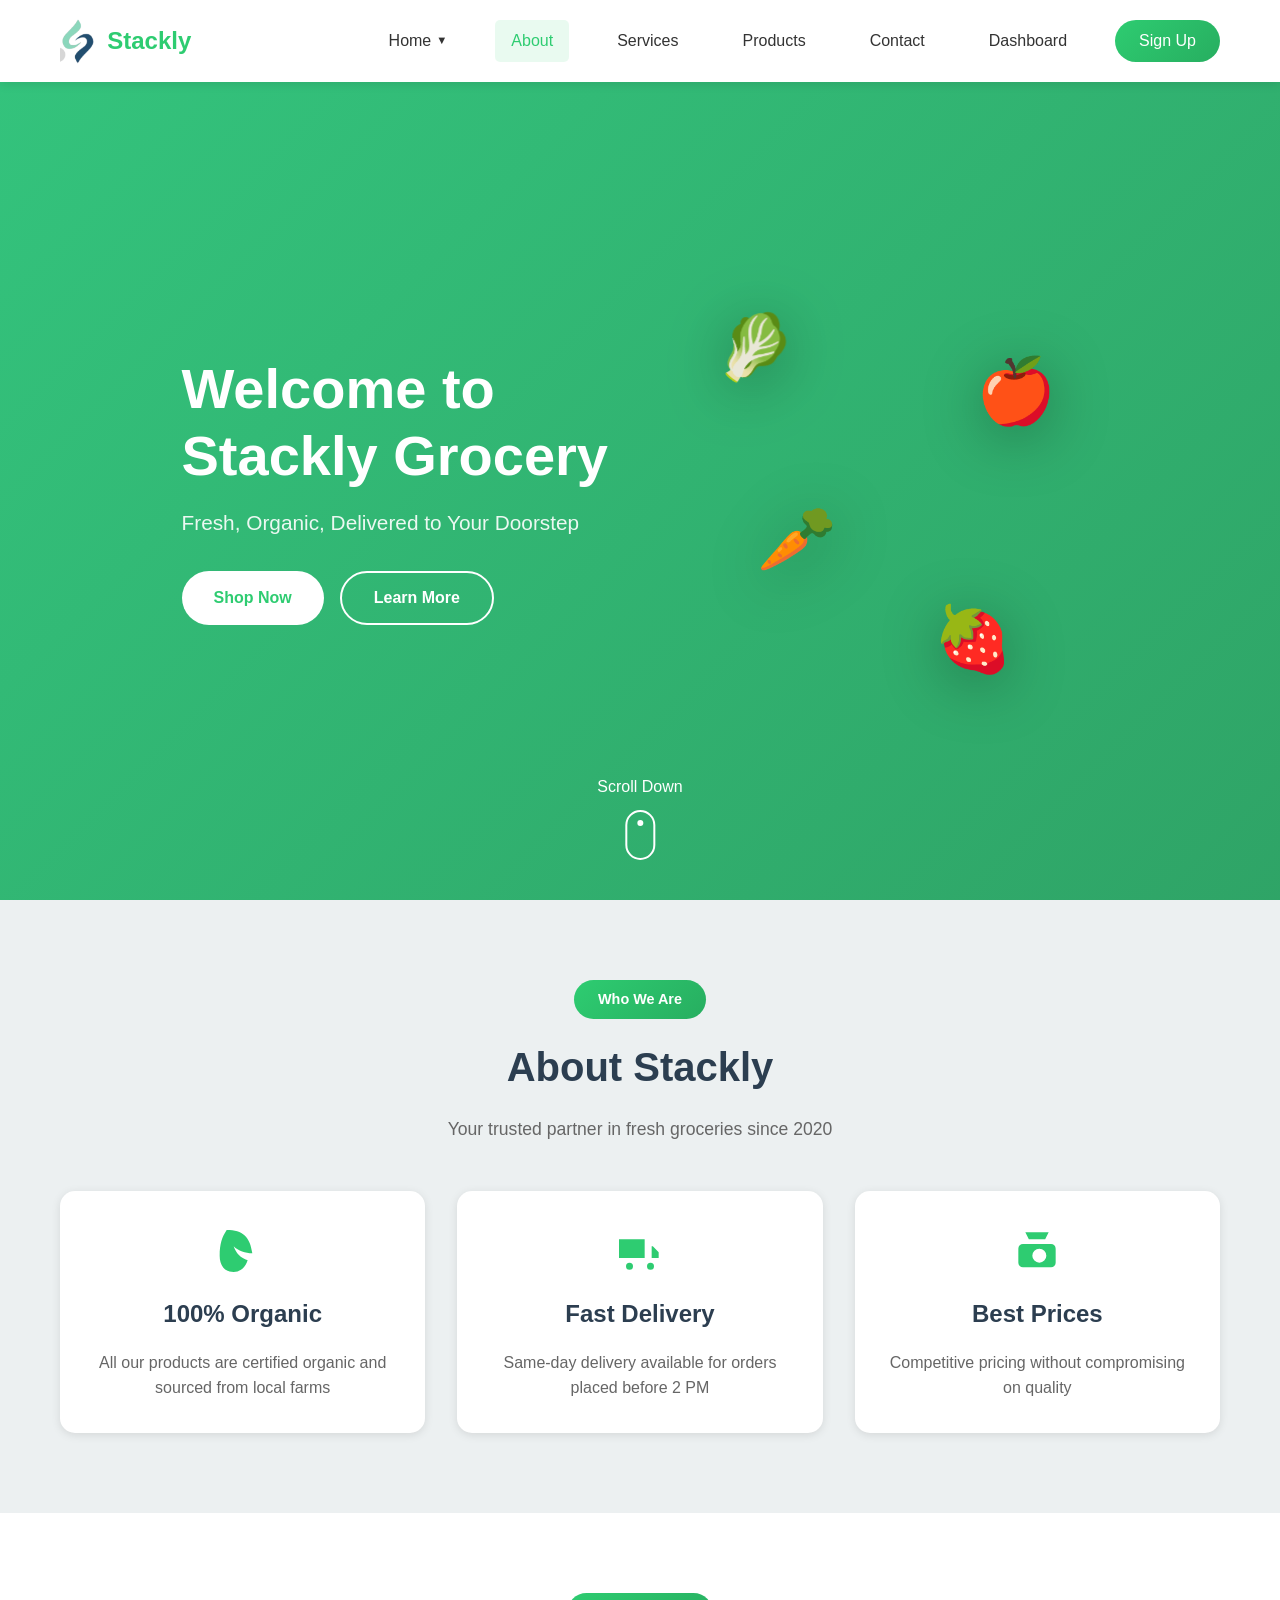
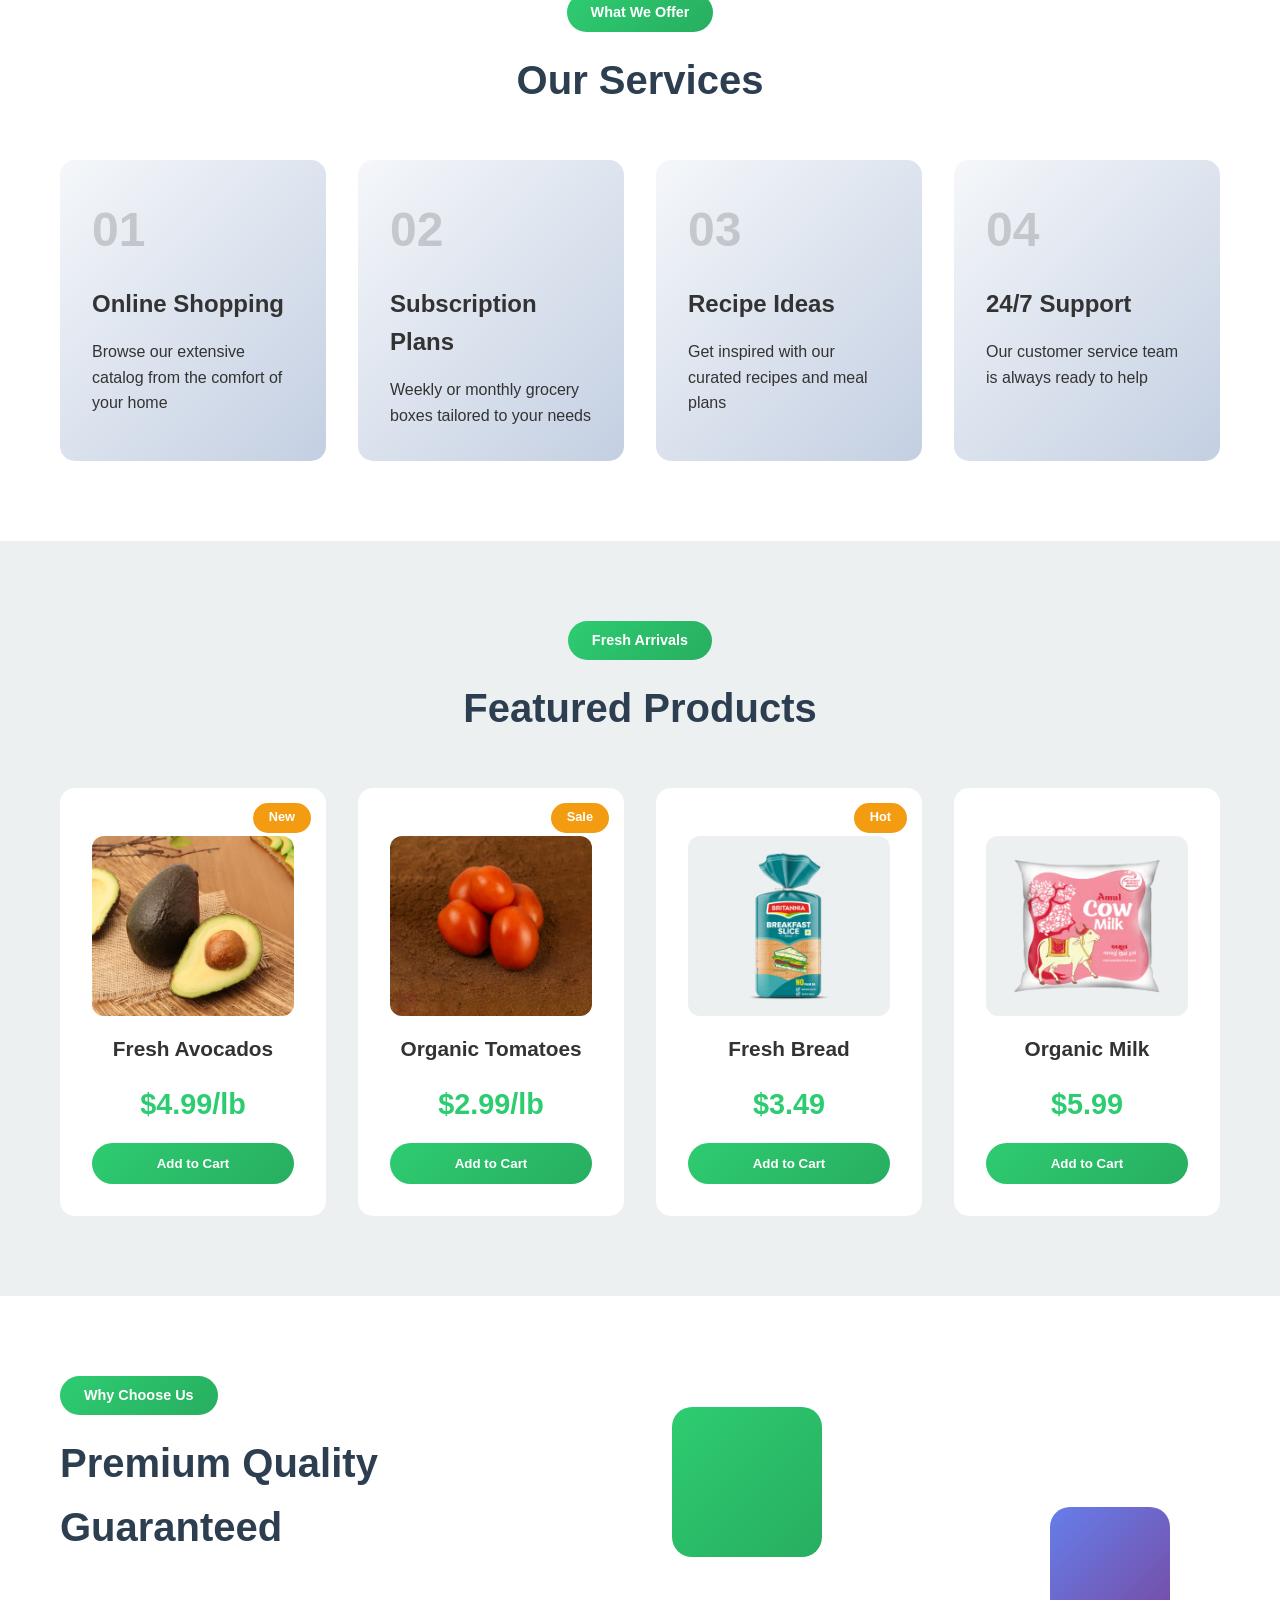
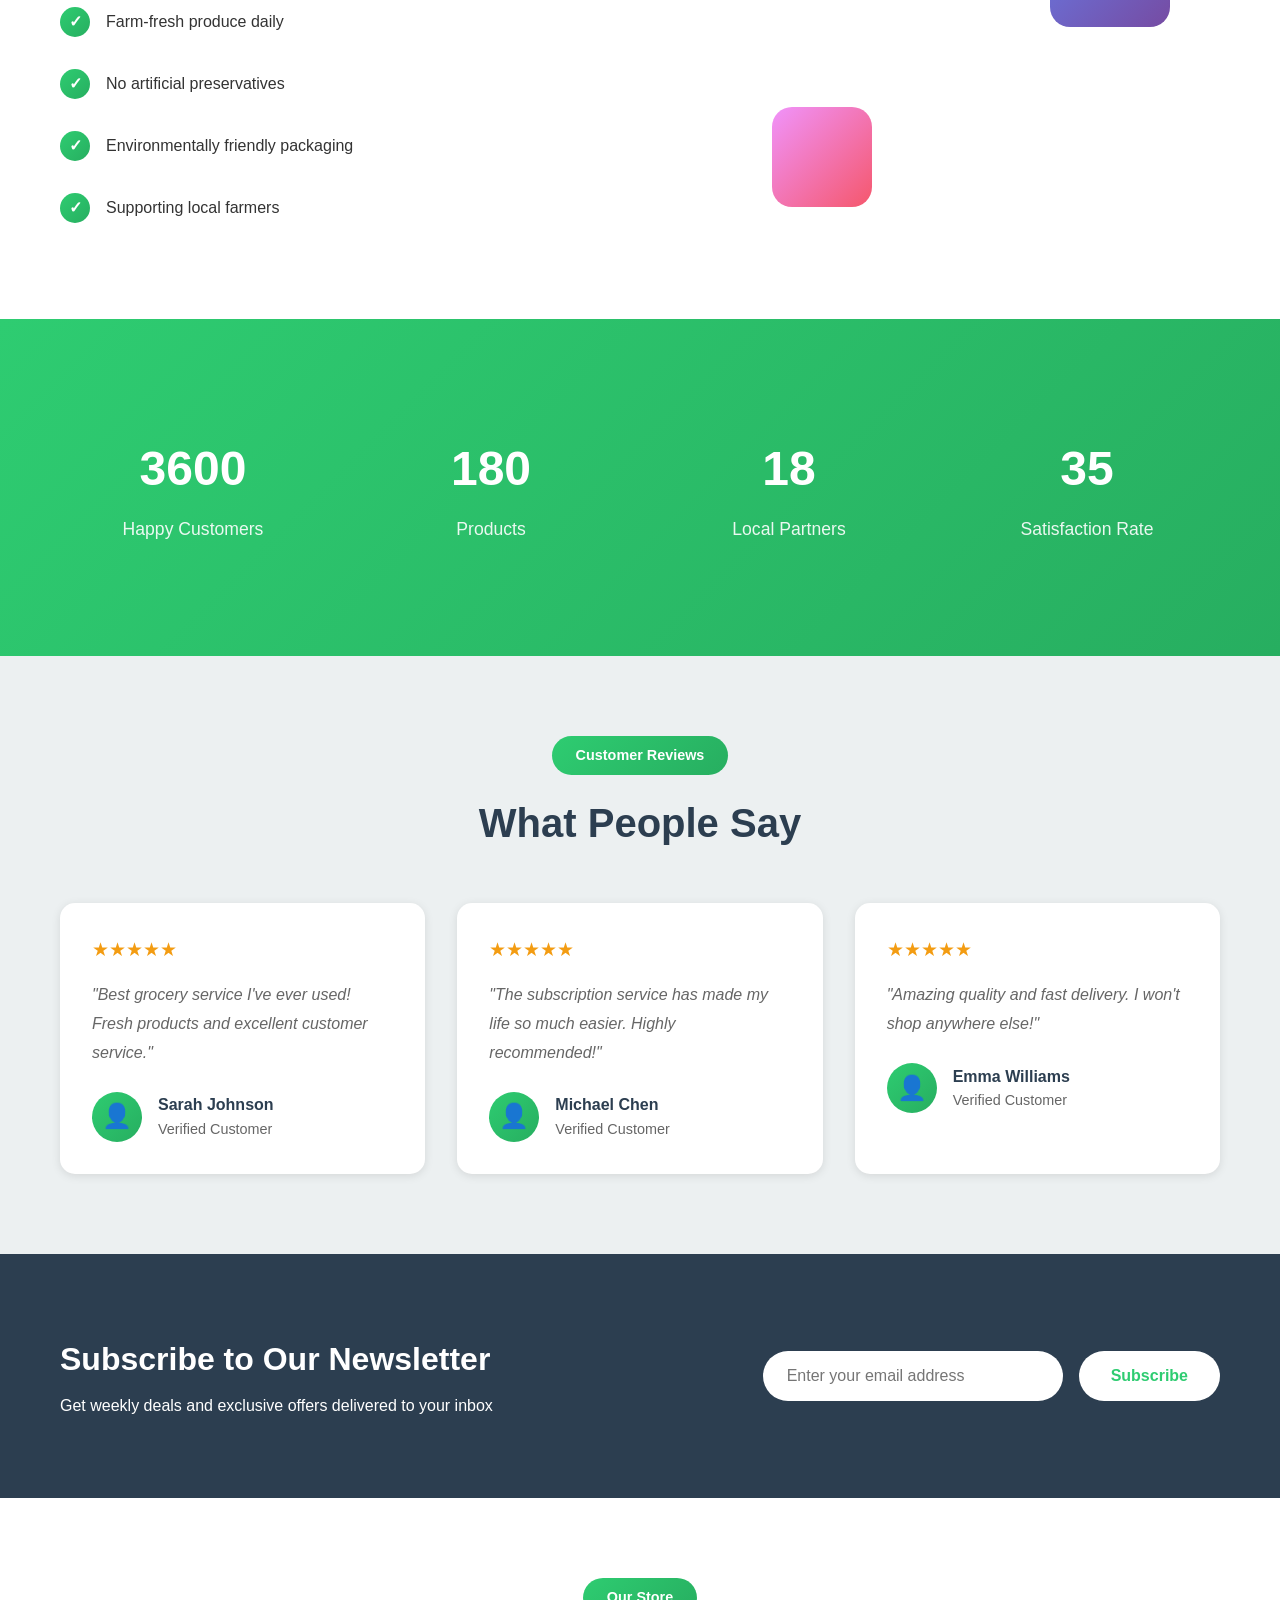
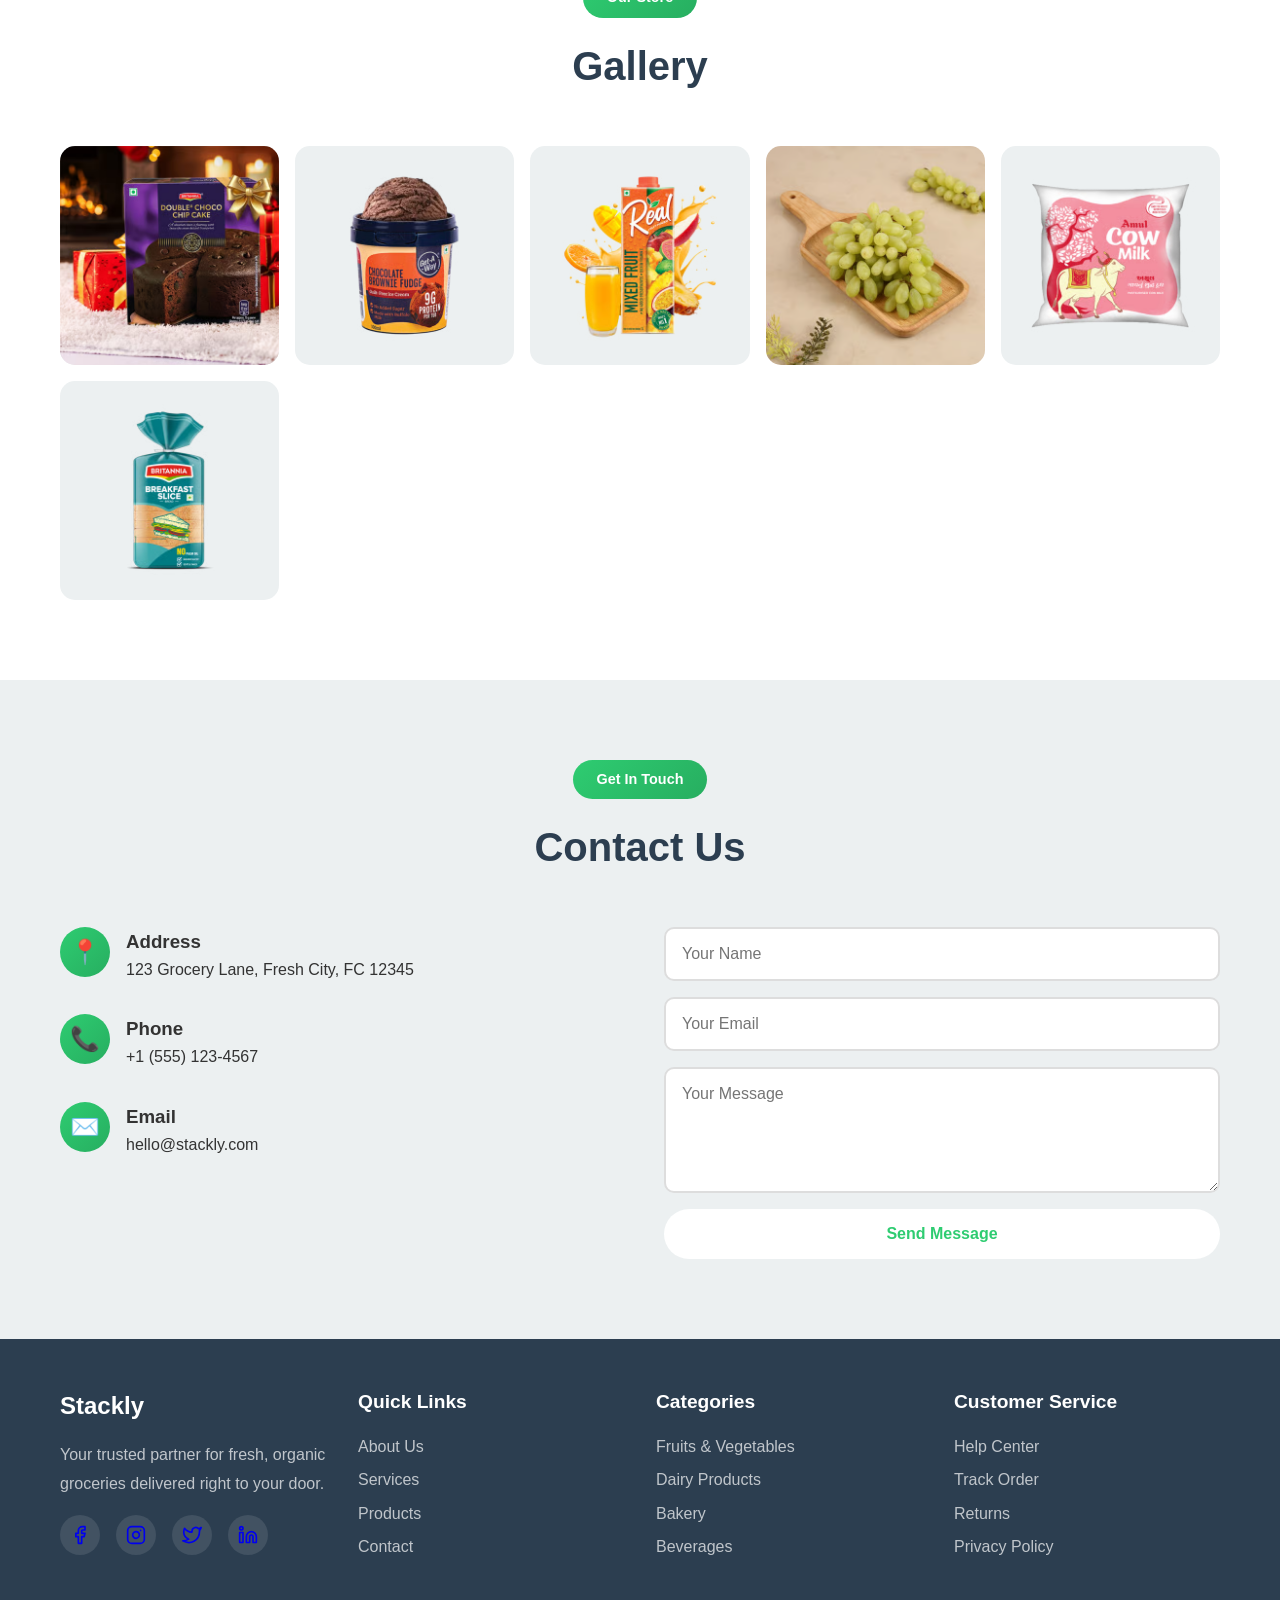
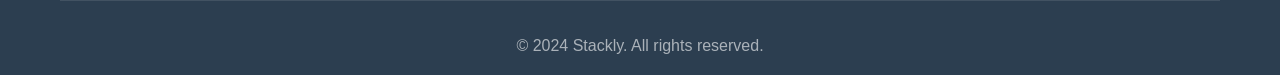
==== commit 3ea3101a: "initial comit" ====
--- a/index.html
+++ b/index.html
@@ -392,7 +392,7 @@
             <div class="footer-grid">
                 <div class="footer-col">
                     <div class="footer-logo">
-                        <span class="logo-icon">🛒</span>
+                       
                         <span class="logo-text">Stackly</span>
                     </div>
                     <p>Your trusted partner for fresh, organic groceries delivered right to your door.</p>
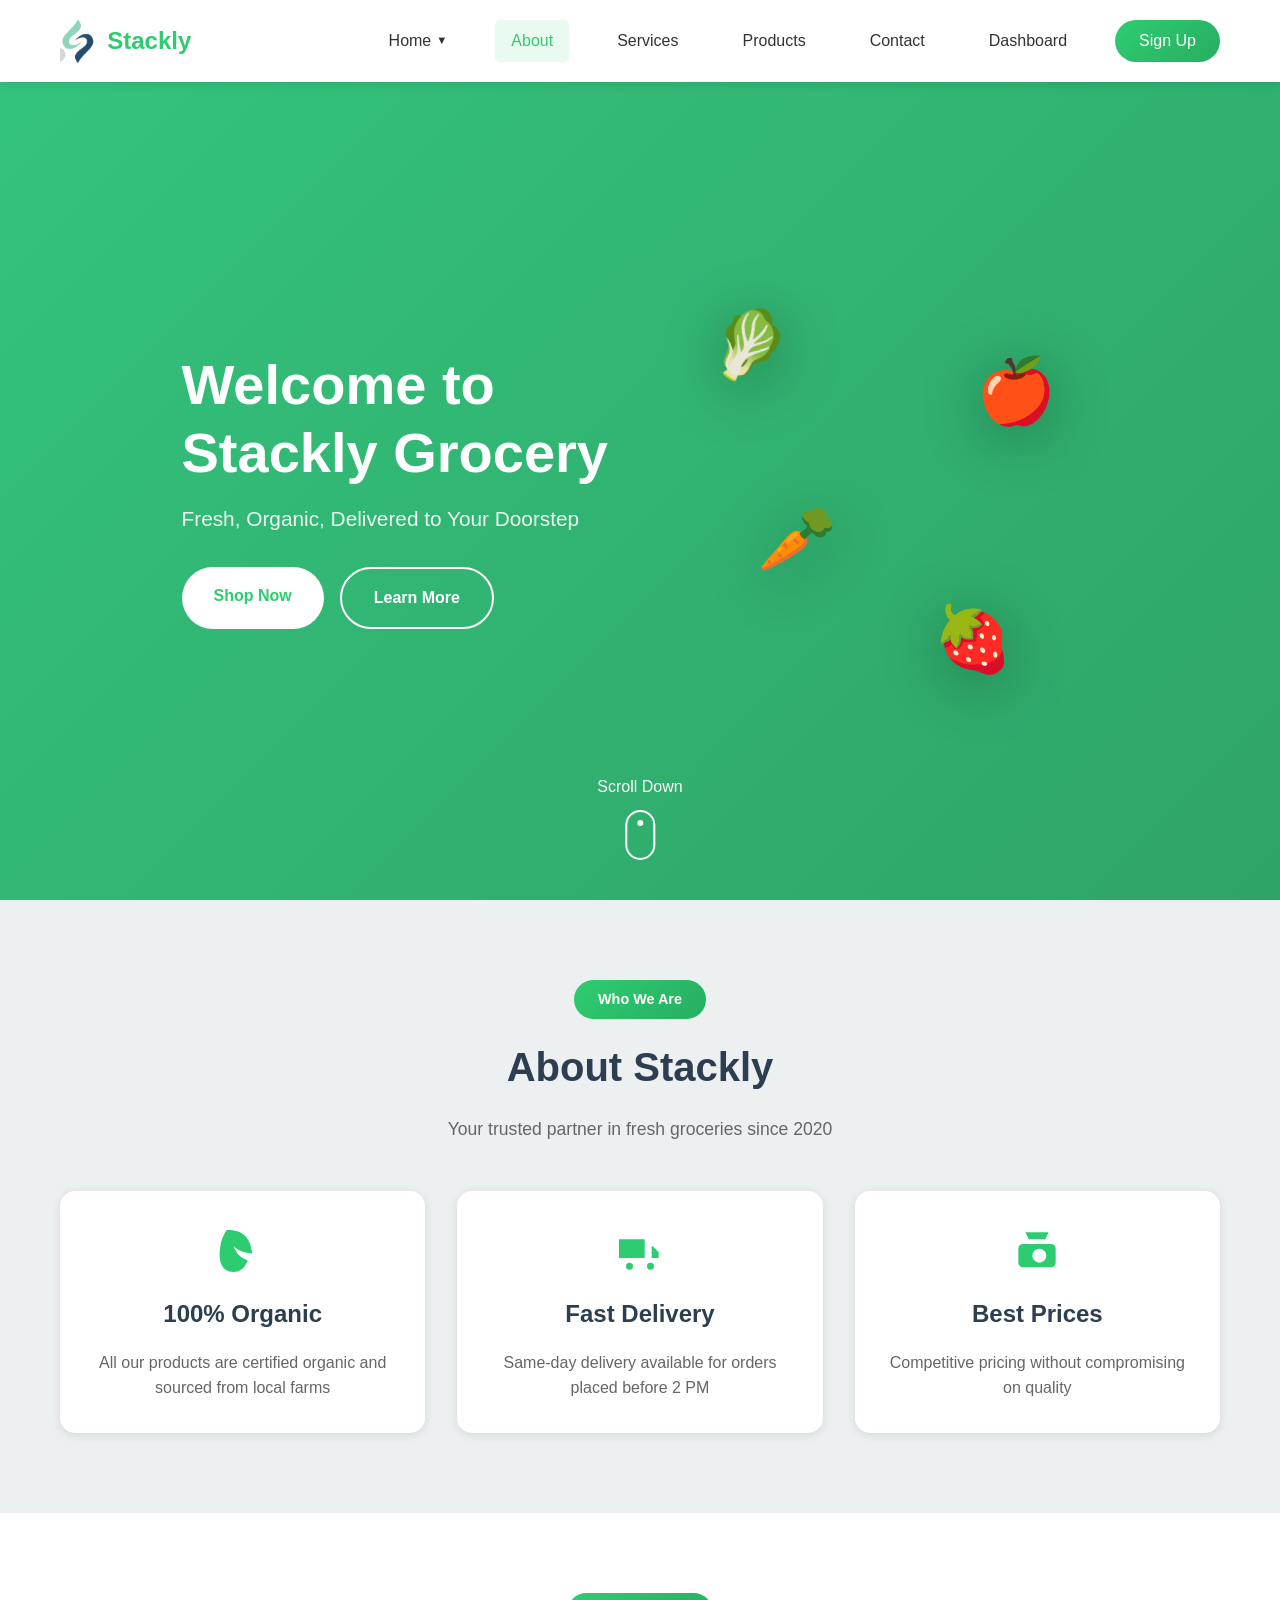
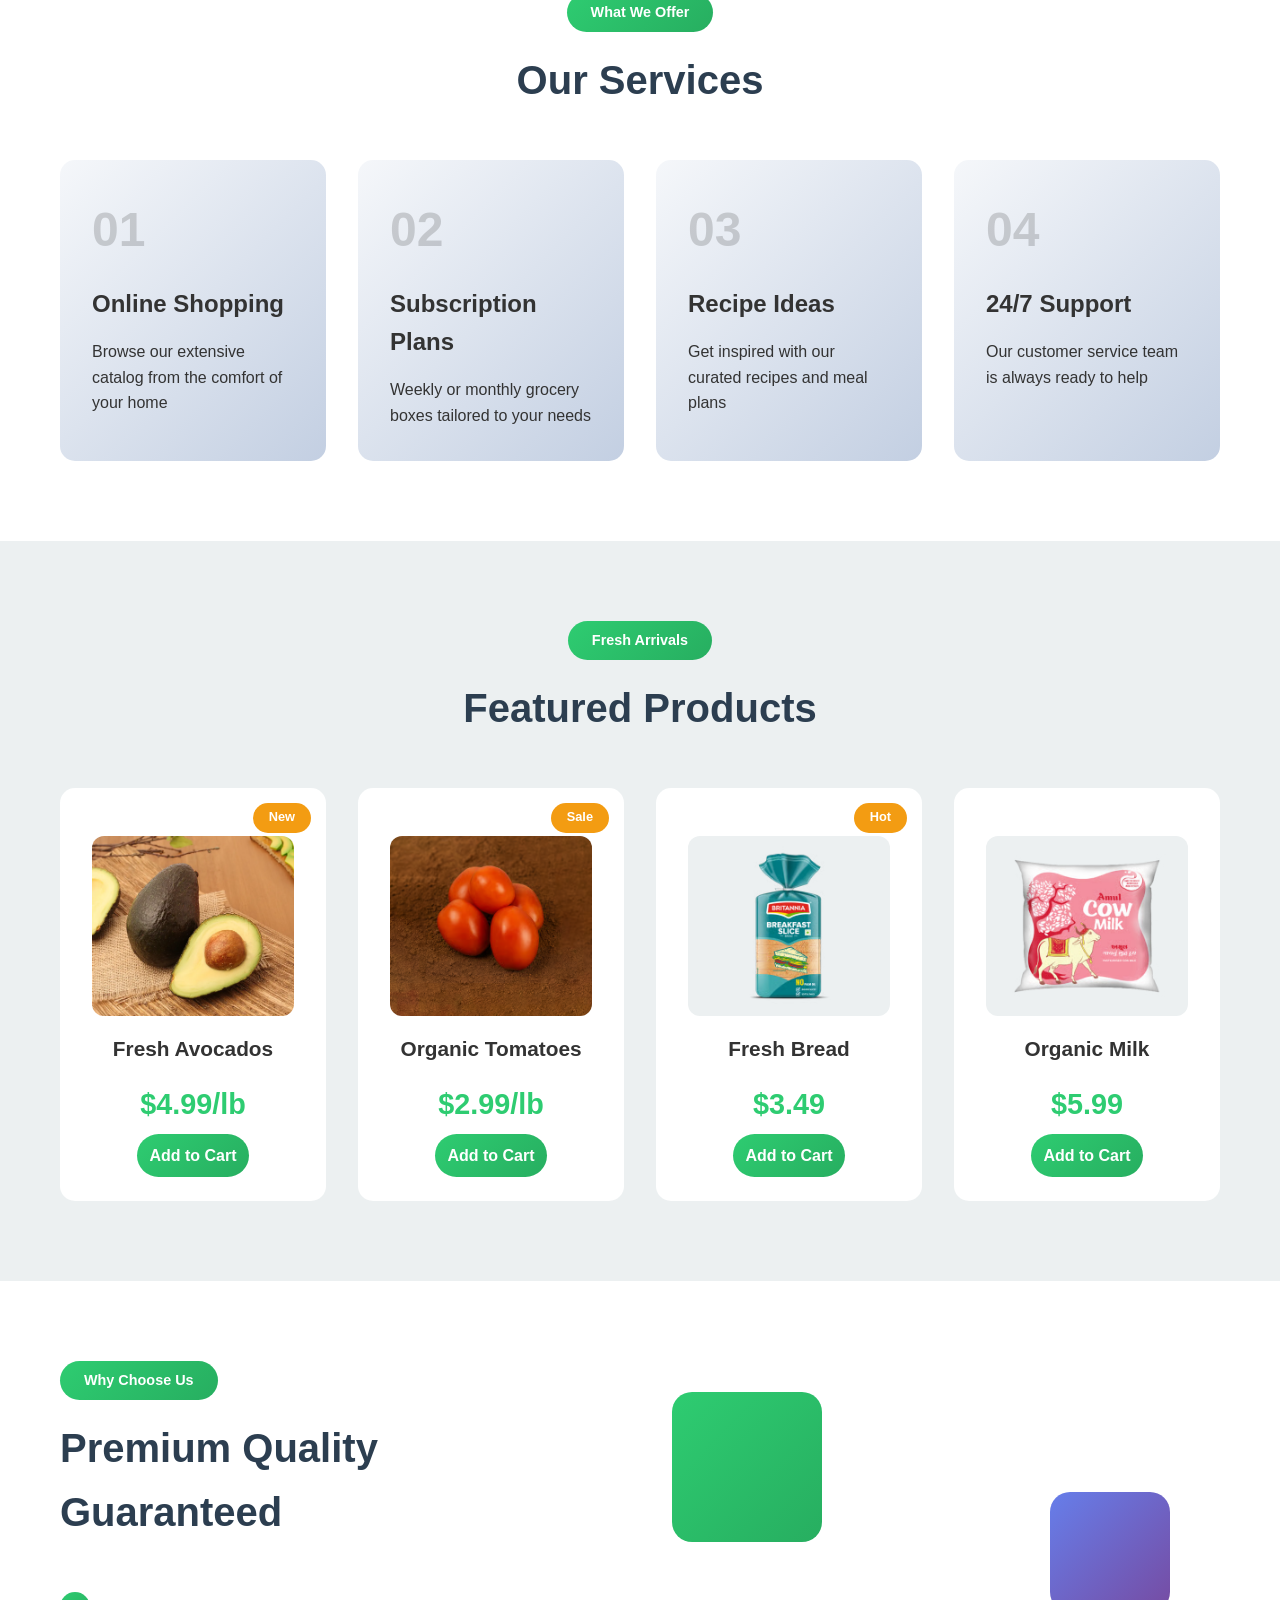
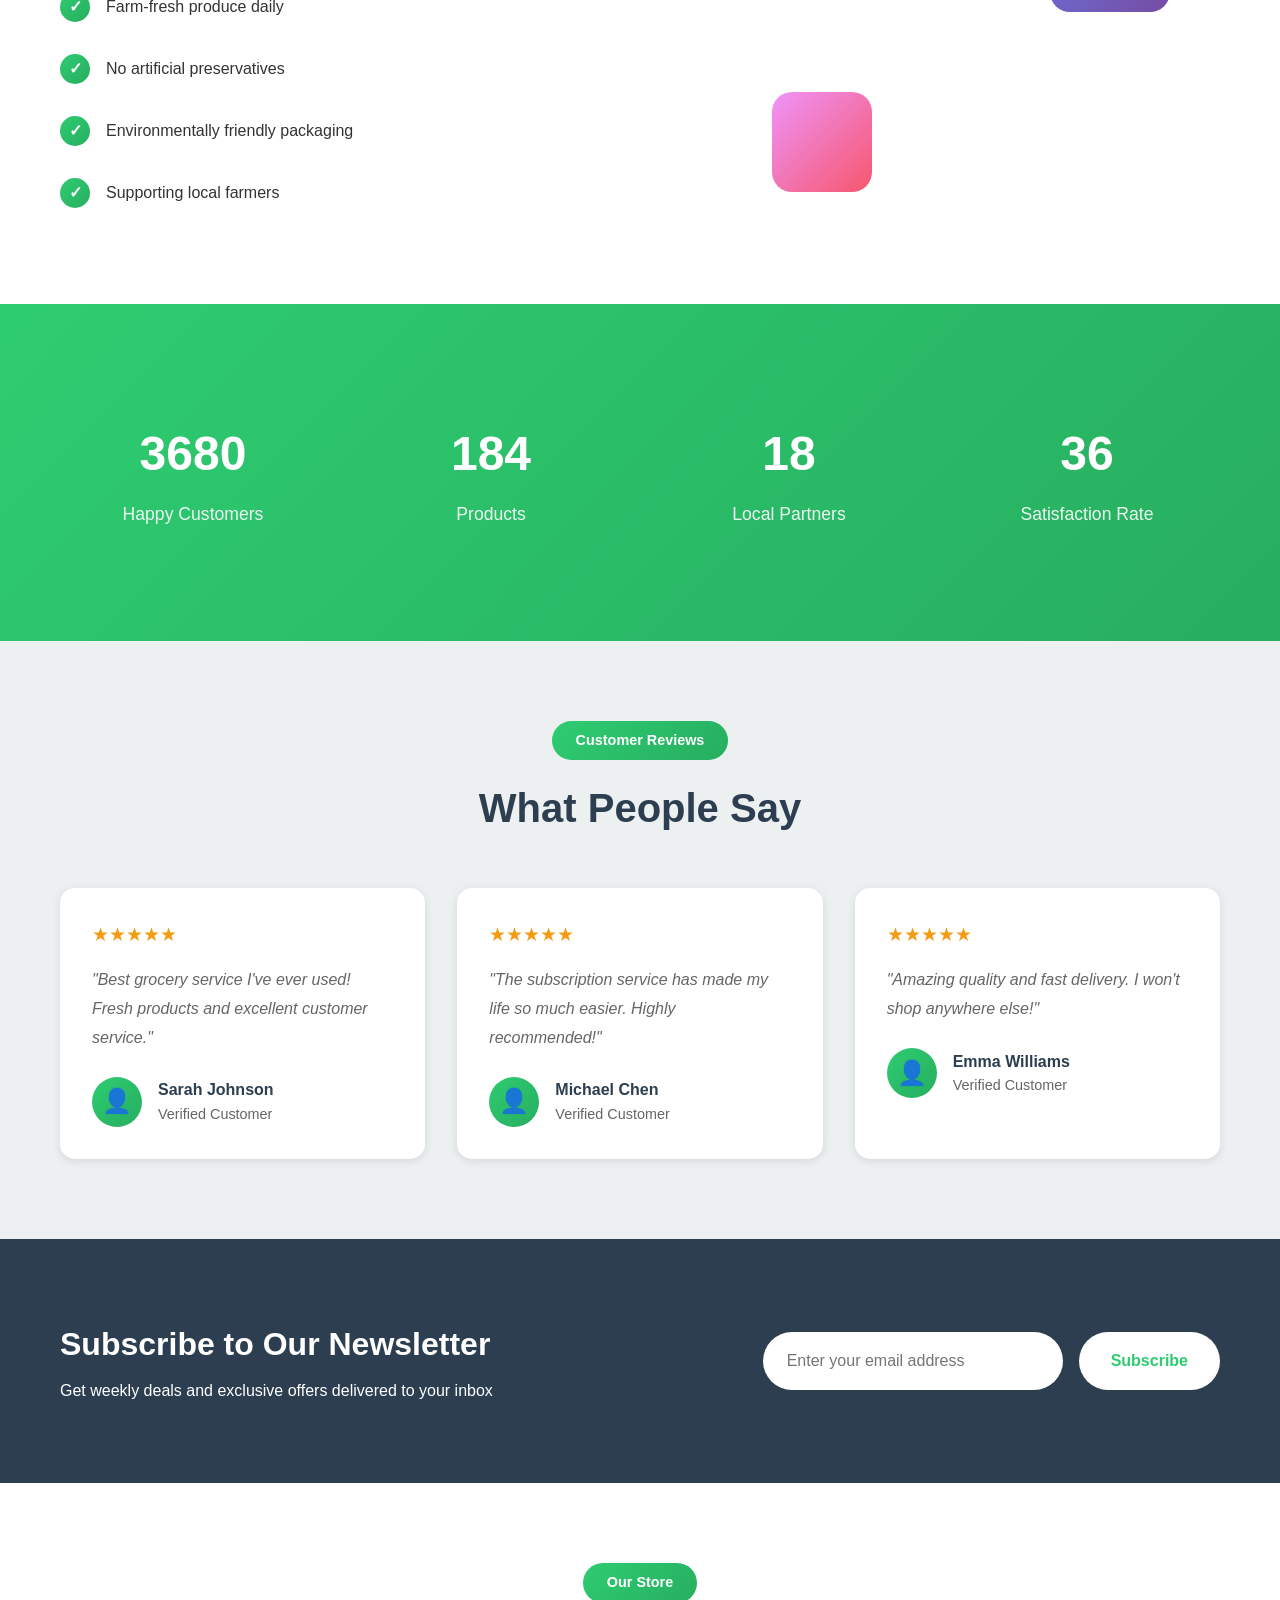
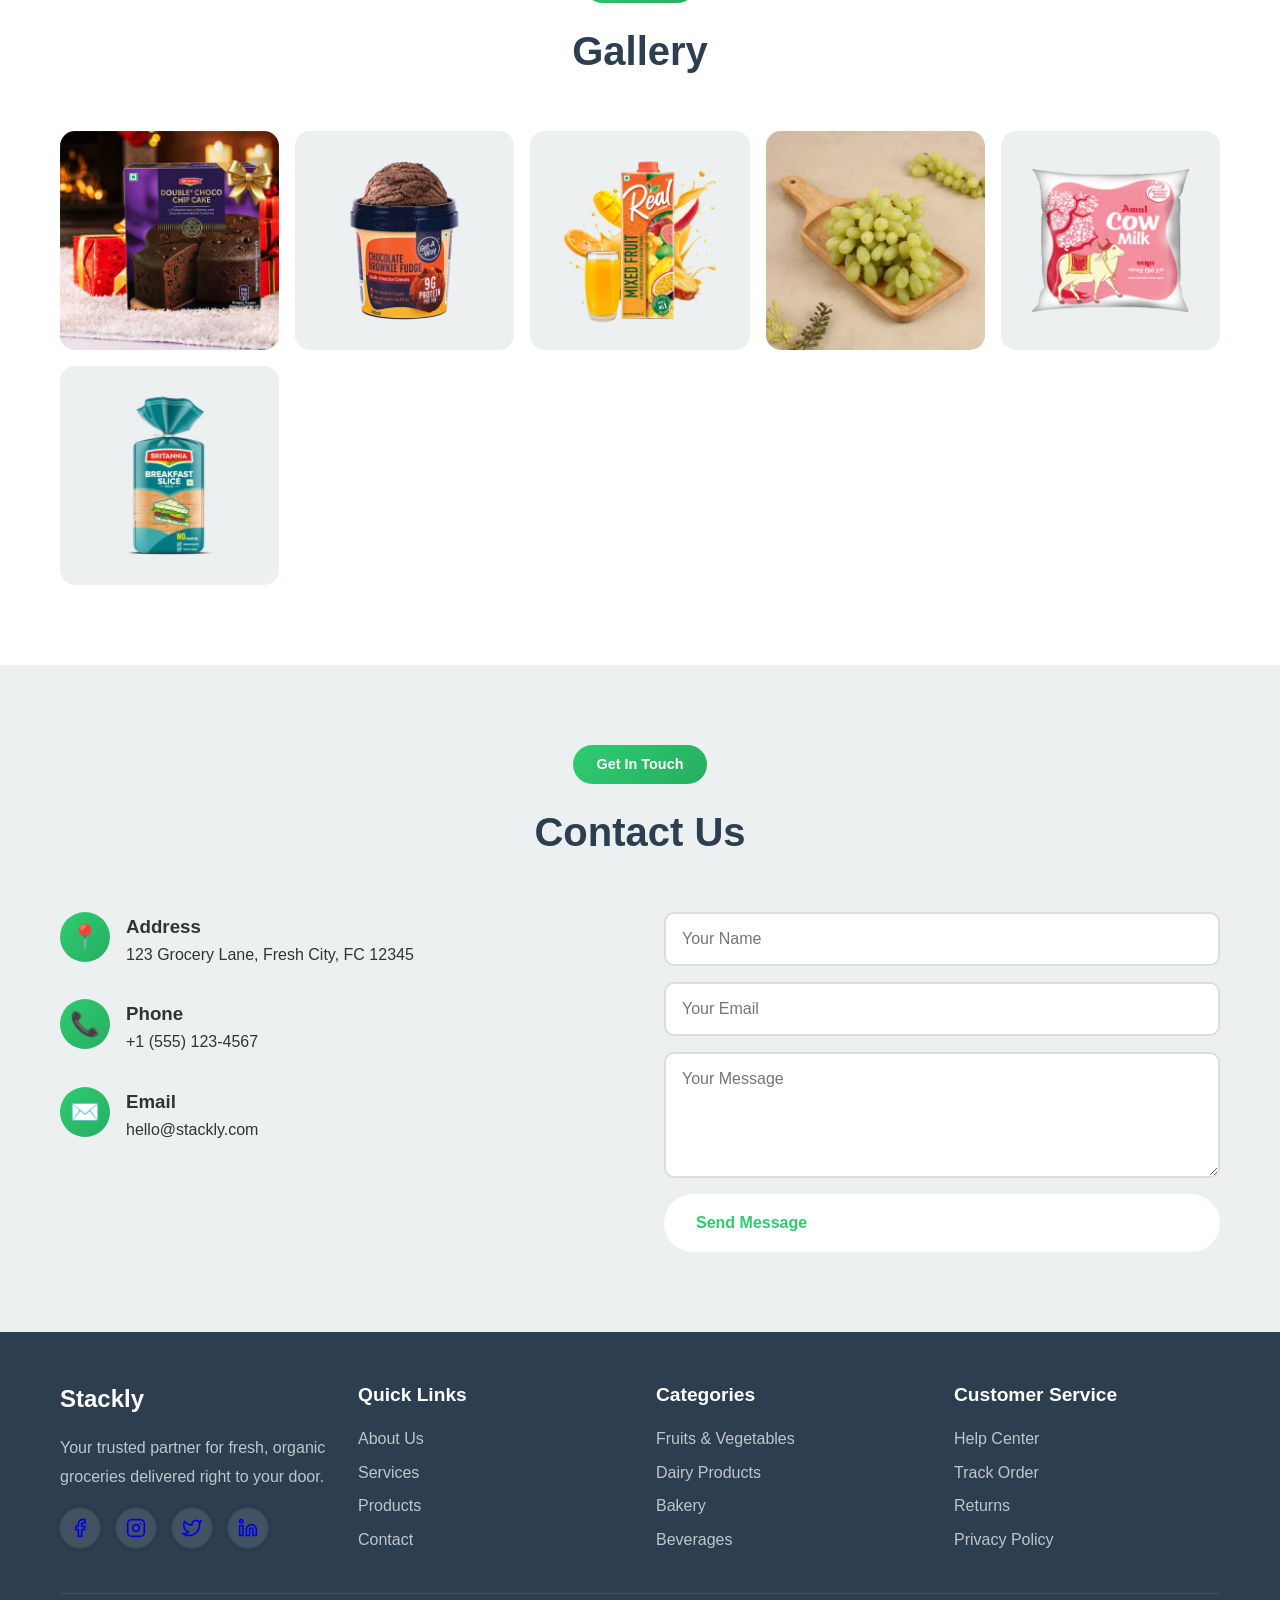
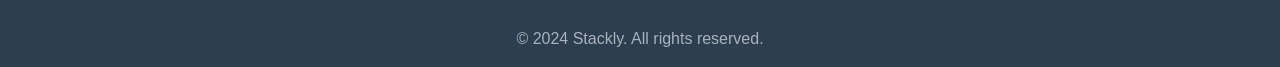
==== commit 68c4268b: "small alignment work balance" ====
--- a/index.html
+++ b/index.html
@@ -49,8 +49,8 @@
                 </h1>
                 <p class="hero-subtitle">Fresh, Organic, Delivered to Your Doorstep</p>
                 <div class="hero-buttons">
-                    <button class="btn btn-primary">Shop Now</button>
-                    <button class="btn btn-secondary">Learn More</button>
+                    <a href="404.html" class="btn btn-primary">Shop Now</a>
+                    <a href="404.html" class="btn btn-secondary">Learn More</a>
                 </div>
             </div>
             <div class="hero-image">
@@ -154,7 +154,7 @@
                     </div>
                     <h3>Fresh Avocados</h3>
                     <p class="product-price">$4.99/lb</p>
-                    <button class="btn-add">Add to Cart</button>
+                    <a href="404.html" class="btn-add">Add to Cart</a>
                 </div>
                 <div class="product-card">
                     <div class="product-badge">Sale</div>
@@ -164,7 +164,7 @@
                     </div>
                     <h3>Organic Tomatoes</h3>
                     <p class="product-price">$2.99/lb</p>
-                    <button class="btn-add">Add to Cart</button>
+                    <a href="404.html" class="btn-add">Add to Cart</a>
                 </div>
                 <div class="product-card">
                     <div class="product-badge">Hot</div>
@@ -174,7 +174,7 @@
                     </div>
                     <h3>Fresh Bread</h3>
                     <p class="product-price">$3.49</p>
-                    <button class="btn-add">Add to Cart</button>
+                    <a href="404.html" class="btn-add">Add to Cart</a>
                 </div>
                 <div class="product-card">
                     <div class="product-image">
@@ -183,7 +183,7 @@
                     </div>
                     <h3>Organic Milk</h3>
                     <p class="product-price">$5.99</p>
-                    <button class="btn-add">Add to Cart</button>
+                    <a href="404.html" class="btn-add">Add to Cart</a>
                 </div>
             </div>
         </div>
@@ -303,7 +303,7 @@
                 </div>
                 <div class="newsletter-form">
                     <input type="email" placeholder="Enter your email address" class="newsletter-input">
-                    <button class="btn btn-primary">Subscribe</button>
+                    <a href="404.html" class="btn btn-primary">Subscribe</a>
                 </div>
             </div>
         </div>
@@ -380,7 +380,7 @@
                     <input type="text" placeholder="Your Name" class="form-input">
                     <input type="email" placeholder="Your Email" class="form-input">
                     <textarea placeholder="Your Message" rows="5" class="form-input"></textarea>
-                    <button type="submit" class="btn btn-primary">Send Message</button>
+                    <a href="404.html" class="btn btn-primary">Send Message</a>
                 </form>
             </div>
         </div>
@@ -397,10 +397,10 @@
                     </div>
                     <p>Your trusted partner for fresh, organic groceries delivered right to your door.</p>
                     <div class="social-links">
-                        <a href="#" class="social-link"><svg xmlns="http://www.w3.org/2000/svg" width="20" height="20" viewBox="0 0 24 24" fill="none" stroke="currentColor" stroke-width="2" stroke-linecap="round" stroke-linejoin="round"><path d="M18 2h-3a5 5 0 0 0-5 5v3H7v4h3v8h4v-8h3l1-4h-4V7a1 1 0 0 1 1-1h3z"></path></svg></a>
-                        <a href="#" class="social-link"><svg xmlns="http://www.w3.org/2000/svg" width="20" height="20" viewBox="0 0 24 24" fill="none" stroke="currentColor" stroke-width="2" stroke-linecap="round" stroke-linejoin="round"><rect x="2" y="2" width="20" height="20" rx="5" ry="5"></rect><path d="m16 11.37A4 4 0 1 1 12.63 8 4 4 0 0 1 16 11.37z"></path><line x1="17.5" y1="6.5" x2="17.5" y2="6.5"></line></svg></a>
-                        <a href="#" class="social-link"><svg xmlns="http://www.w3.org/2000/svg" width="20" height="20" viewBox="0 0 24 24" fill="none" stroke="currentColor" stroke-width="2" stroke-linecap="round" stroke-linejoin="round"><path d="M23 3a10.9 10.9 0 0 1-3.14 1.53 4.48 4.48 0 0 0-7.86 3v1A10.66 10.66 0 0 1 3 4s-4 9 5 13a11.64 11.64 0 0 1-7 2c9 5 20 0 20-11.5a4.5 4.5 0 0 0-.08-.83A7.72 7.72 0 0 0 23 3z"></path></svg></a>
-                        <a href="#" class="social-link"><svg xmlns="http://www.w3.org/2000/svg" width="20" height="20" viewBox="0 0 24 24" fill="none" stroke="currentColor" stroke-width="2" stroke-linecap="round" stroke-linejoin="round"><path d="M16 8a6 6 0 0 1 6 6v7h-4v-7a2 2 0 0 0-2-2 2 2 0 0 0-2 2v7h-4v-7a6 6 0 0 1 6-6z"></path><rect x="2" y="9" width="4" height="12"></rect><circle cx="4" cy="4" r="2"></circle></svg></a>
+                        <a href="404.html" class="social-link"><svg xmlns="http://www.w3.org/2000/svg" width="20" height="20" viewBox="0 0 24 24" fill="none" stroke="currentColor" stroke-width="2" stroke-linecap="round" stroke-linejoin="round"><path d="M18 2h-3a5 5 0 0 0-5 5v3H7v4h3v8h4v-8h3l1-4h-4V7a1 1 0 0 1 1-1h3z"></path></svg></a>
+                        <a href="404.html" class="social-link"><svg xmlns="http://www.w3.org/2000/svg" width="20" height="20" viewBox="0 0 24 24" fill="none" stroke="currentColor" stroke-width="2" stroke-linecap="round" stroke-linejoin="round"><rect x="2" y="2" width="20" height="20" rx="5" ry="5"></rect><path d="m16 11.37A4 4 0 1 1 12.63 8 4 4 0 0 1 16 11.37z"></path><line x1="17.5" y1="6.5" x2="17.5" y2="6.5"></line></svg></a>
+                        <a href="404.html" class="social-link"><svg xmlns="http://www.w3.org/2000/svg" width="20" height="20" viewBox="0 0 24 24" fill="none" stroke="currentColor" stroke-width="2" stroke-linecap="round" stroke-linejoin="round"><path d="M23 3a10.9 10.9 0 0 1-3.14 1.53 4.48 4.48 0 0 0-7.86 3v1A10.66 10.66 0 0 1 3 4s-4 9 5 13a11.64 11.64 0 0 1-7 2c9 5 20 0 20-11.5a4.5 4.5 0 0 0-.08-.83A7.72 7.72 0 0 0 23 3z"></path></svg></a>
+                        <a href="404.html" class="social-link"><svg xmlns="http://www.w3.org/2000/svg" width="20" height="20" viewBox="0 0 24 24" fill="none" stroke="currentColor" stroke-width="2" stroke-linecap="round" stroke-linejoin="round"><path d="M16 8a6 6 0 0 1 6 6v7h-4v-7a2 2 0 0 0-2-2 2 2 0 0 0-2 2v7h-4v-7a6 6 0 0 1 6-6z"></path><rect x="2" y="9" width="4" height="12"></rect><circle cx="4" cy="4" r="2"></circle></svg></a>
                     </div>
                 </div>
                 <div class="footer-col">
@@ -415,19 +415,19 @@
                 <div class="footer-col">
                     <h4>Categories</h4>
                     <ul class="footer-links">
-                        <li><a href="#">Fruits & Vegetables</a></li>
-                        <li><a href="#">Dairy Products</a></li>
-                        <li><a href="#">Bakery</a></li>
-                        <li><a href="#">Beverages</a></li>
+                        <li><a href="404.html">Fruits & Vegetables</a></li>
+                        <li><a href="404.html">Dairy Products</a></li>
+                        <li><a href="404.html">Bakery</a></li>
+                        <li><a href="404.html">Beverages</a></li>
                     </ul>
                 </div>
                 <div class="footer-col">
                     <h4>Customer Service</h4>
                     <ul class="footer-links">
-                        <li><a href="#">Help Center</a></li>
-                        <li><a href="#">Track Order</a></li>
-                        <li><a href="#">Returns</a></li>
-                        <li><a href="#">Privacy Policy</a></li>
+                        <li><a href="404.html">Help Center</a></li>
+                        <li><a href="404.html">Track Order</a></li>
+                        <li><a href="404.html">Returns</a></li>
+                        <li><a href="404.html">Privacy Policy</a></li>
                     </ul>
                 </div>
             </div>
--- a/styles.css
+++ b/styles.css
@@ -36,6 +36,11 @@
     overflow-x: hidden;
 }
 
+/* Remove underlines from all links */
+a {
+    text-decoration: none;
+}
+
 .container {
     max-width: 1200px;
     margin: 0 auto;
@@ -3154,50 +3159,10 @@
     padding: 0 20px;
 }
 
-.dashboard-layout {
-    display: grid;
-    grid-template-columns: 280px 1fr;
-    gap: 2rem;
+.dashboard-main {
+    width: 100%;
     padding: 2rem 0;
 }
-
-.dashboard-sidebar {
-    background: var(--white);
-    border-radius: 15px;
-    padding: 2rem;
-    height: fit-content;
-    position: sticky;
-    top: 100px;
-}
-
-.user-profile {
-    text-align: center;
-    padding-bottom: 2rem;
-    border-bottom: 1px solid var(--light-color);
-}
-
-.user-avatar {
-    width: 80px;
-    height: 80px;
-    background: var(--gradient-green);
-    border-radius: 50%;
-    display: flex;
-    align-items: center;
-    justify-content: center;
-    font-size: 2.5rem;
-    margin: 0 auto 1rem;
-}
-
-.dashboard-nav {
-    display: flex;
-    flex-direction: column;
-    gap: 0.5rem;
-    margin-top: 2rem;
-}
-
-.dash-nav-item {
-    display: flex;
-    align-items: center;
     gap: 1rem;
     padding: 1rem;
     border-radius: 10px;
@@ -3239,7 +3204,8 @@
     margin-bottom: 0.5rem;
 }
 
-.dashboard-stats {
+/* Quick Stats */
+.quick-stats {
     display: grid;
     grid-template-columns: repeat(auto-fit, minmax(200px, 1fr));
     gap: 1.5rem;
@@ -3278,8 +3244,319 @@
     margin-bottom: 0.2rem;
 }
 
+/* Charts */
+.charts-grid {
+    display: grid;
+    grid-template-columns: repeat(auto-fit, minmax(300px, 1fr));
+    gap: 2rem;
+    margin-bottom: 3rem;
+}
+
+.chart-card {
+    background: var(--light-color);
+    border-radius: 10px;
+    padding: 1.5rem;
+    display: flex;
+    flex-direction: column;
+    align-items: center;
+}
+
+.chart-card h3 {
+    margin-bottom: 1rem;
+    font-size: 1.2rem;
+    text-align: center;
+}
+
+.chart-card canvas {
+    width: 100% !important;
+    max-height: 250px;
+}
+
+/* Dashboard Section Blocks */
 .dashboard-section-block {
     margin-bottom: 3rem;
+}
+
+.section-block-header {
+    display: flex;
+    justify-content: space-between;
+    align-items: center;
+    margin-bottom: 1.5rem;
+}
+
+.section-block-header h2 {
+    font-size: 1.5rem;
+    color: var(--dark-color);
+}
+
+.view-all {
+    color: var(--primary-color);
+    text-decoration: none;
+    font-weight: 600;
+}
+
+/* Orders Table */
+.orders-table {
+    border: 1px solid var(--light-color);
+    border-radius: 10px;
+    overflow: hidden;
+}
+
+.order-row {
+    display: grid;
+    grid-template-columns: 1.5fr 1fr 1fr 1fr 1fr;
+    gap: 1rem;
+    padding: 1rem;
+    border-bottom: 1px solid var(--light-color);
+    align-items: center;
+}
+
+.order-row:last-child {
+    border-bottom: none;
+}
+
+.order-status {
+    padding: 0.3rem 0.8rem;
+    border-radius: 20px;
+    font-size: 0.9rem;
+    font-weight: 600;
+}
+
+.status-delivered {
+    background: #d4edda;
+    color: #155724;
+}
+
+.status-transit {
+    background: #fff3cd;
+    color: #856404;
+}
+
+.status-processing {
+    background: #d1ecf1;
+    color: #0c5460;
+}
+
+.btn-view, .btn-track {
+    padding: 0.5rem 1rem;
+    border: none;
+    border-radius: 5px;
+    cursor: pointer;
+    font-weight: 600;
+}
+
+.btn-view {
+    background: var(--light-color);
+    color: var(--dark-color);
+}
+
+.btn-track {
+    background: var(--primary-color);
+    color: var(--white);
+}
+
+/* Activity Timeline */
+.activity-timeline {
+    position: relative;
+    padding-left: 2rem;
+}
+
+.activity-item {
+    position: relative;
+    padding-left: 2rem;
+    margin-bottom: 2rem;
+}
+
+.activity-dot {
+    position: absolute;
+    left: 0;
+    top: 0;
+    width: 12px;
+    height: 12px;
+    background: var(--primary-color);
+    border-radius: 50%;
+}
+
+.activity-item::before {
+    content: '';
+    position: absolute;
+    left: 5px;
+    top: 12px;
+    bottom: -2rem;
+    width: 2px;
+    background: var(--light-color);
+}
+
+.activity-item:last-child::before {
+    display: none;
+}
+
+.activity-content h4 {
+    font-size: 1.1rem;
+    margin-bottom: 0.5rem;
+    color: var(--dark-color);
+}
+
+.activity-content p {
+    margin: 0 0 0.5rem 0;
+    color: var(--text-light);
+    font-size: 0.9rem;
+}
+
+.activity-time {
+    font-size: 0.8rem;
+    color: var(--text-light);
+}
+
+/* Mobile dashboard */
+@media (max-width: 767px) {
+    .dashboard {
+        grid-template-columns: 1fr;
+    }
+
+    .dashboard-sidebar {
+        position: fixed;
+        inset: 0 auto 0 0;
+        transform: translateX(-100%);
+        transition: transform var(--transition-slow);
+        height: 100vh;
+        z-index: 50;
+    }
+
+    .dashboard-sidebar.open {
+        transform: translateX(0);
+    }
+
+    .dashboard-drawer-toggle {
+        display: inline-flex;
+        position: fixed;
+        top: 0.9rem;
+        left: 0.9rem;
+        z-index: 60;
+        border-radius: 999px;
+        border: none;
+        background: rgba(15, 23, 42, 0.85);
+        color: #f9fafb;
+        padding: 0.45rem 0.7rem;
+    }
+
+    .dashboard-main {
+        padding-top: 3.2rem;
+    }
+
+    .quick-stats {
+        grid-template-columns: repeat(2, 1fr);
+        gap: 1rem;
+    }
+
+    .stat-card {
+        padding: 1rem;
+        flex-direction: column;
+        text-align: center;
+        gap: 0.75rem;
+    }
+
+    .stat-icon {
+        width: 40px;
+        height: 40px;
+        font-size: 1.2rem;
+    }
+
+    .stat-content h3 {
+        font-size: 1.5rem;
+    }
+
+    .charts-grid {
+        grid-template-columns: 1fr;
+        gap: 1.5rem;
+    }
+
+    .chart-card {
+        padding: 1rem;
+    }
+
+    .chart-card h3 {
+        font-size: 1.1rem;
+    }
+
+    .chart-card canvas {
+        max-height: 200px;
+    }
+
+    .order-row {
+        grid-template-columns: 1fr;
+        gap: 0.5rem;
+        text-align: center;
+    }
+
+    .activity-item {
+        padding-left: 1.5rem;
+    }
+
+    .activity-timeline {
+        padding-left: 1.5rem;
+    }
+}
+    align-items: center;
+    gap: 1rem;
+    padding: 1.5rem;
+    background: var(--light-color);
+    border-radius: 10px;
+    transition: all 0.3s ease;
+}
+
+.stat-card:hover {
+    transform: translateY(-5px);
+    box-shadow: var(--shadow-md);
+}
+
+.stat-icon {
+    width: 50px;
+    height: 50px;
+    background: var(--gradient-green);
+    border-radius: 10px;
+    display: flex;
+    align-items: center;
+    justify-content: center;
+    font-size: 1.5rem;
+}
+
+.stat-content h3 {
+    font-size: 1.8rem;
+    color: var(--primary-color);
+    margin-bottom: 0.2rem;
+}
+
+.dashboard-section-block {
+    margin-bottom: 3rem;
+}
+
+/* chart cards */
+.charts-grid {
+    display: grid;
+    grid-template-columns: repeat(auto-fit, minmax(300px, 1fr));
+    gap: 2rem;
+    margin-bottom: 3rem;
+}
+
+.chart-card {
+    background: var(--light-color);
+    border-radius: 10px;
+    padding: 1.5rem;
+    display: flex;
+    flex-direction: column;
+    align-items: center;
+}
+
+.chart-card h3 {
+    margin-bottom: 1rem;
+    font-size: 1.2rem;
+    text-align: center;
+}
+
+.chart-card canvas {
+    width: 100% !important;
+    max-height: 250px;
 }
 
 .section-block-header {
@@ -3813,7 +4090,6 @@
     .story-wrapper,
     .ps-wrapper,
     .contact-layout,
-    .dashboard-layout,
     .auth-container {
         grid-template-columns: 1fr;
     }
@@ -3870,4 +4146,57 @@
     .products-catalog {
         grid-template-columns: 1fr;
     }
+
+    /* Dashboard responsive styles */
+    .dashboard-main {
+        padding: 1rem 0;
+    }
+
+    .dashboard-header h1 {
+        font-size: 1.8rem;
+    }
+
+    .dashboard-header p {
+        font-size: 0.9rem;
+    }
+
+    .quick-stats {
+        grid-template-columns: 1fr;
+        gap: 1rem;
+    }
+
+    .stat-card {
+        padding: 1rem;
+        gap: 0.75rem;
+    }
+
+    .charts-grid {
+        gap: 1rem;
+    }
+
+    .chart-card {
+        padding: 1rem;
+    }
+
+    .section-block-header {
+        flex-direction: column;
+        align-items: flex-start;
+        gap: 0.5rem;
+    }
+
+    .section-block-header h2 {
+        font-size: 1.3rem;
+    }
+
+    .order-row {
+        grid-template-columns: 1fr;
+        gap: 0.5rem;
+        text-align: center;
+    }
+
+    .activity-item {
+        flex-direction: column;
+        align-items: flex-start;
+        gap: 0.5rem;
+    }
 }
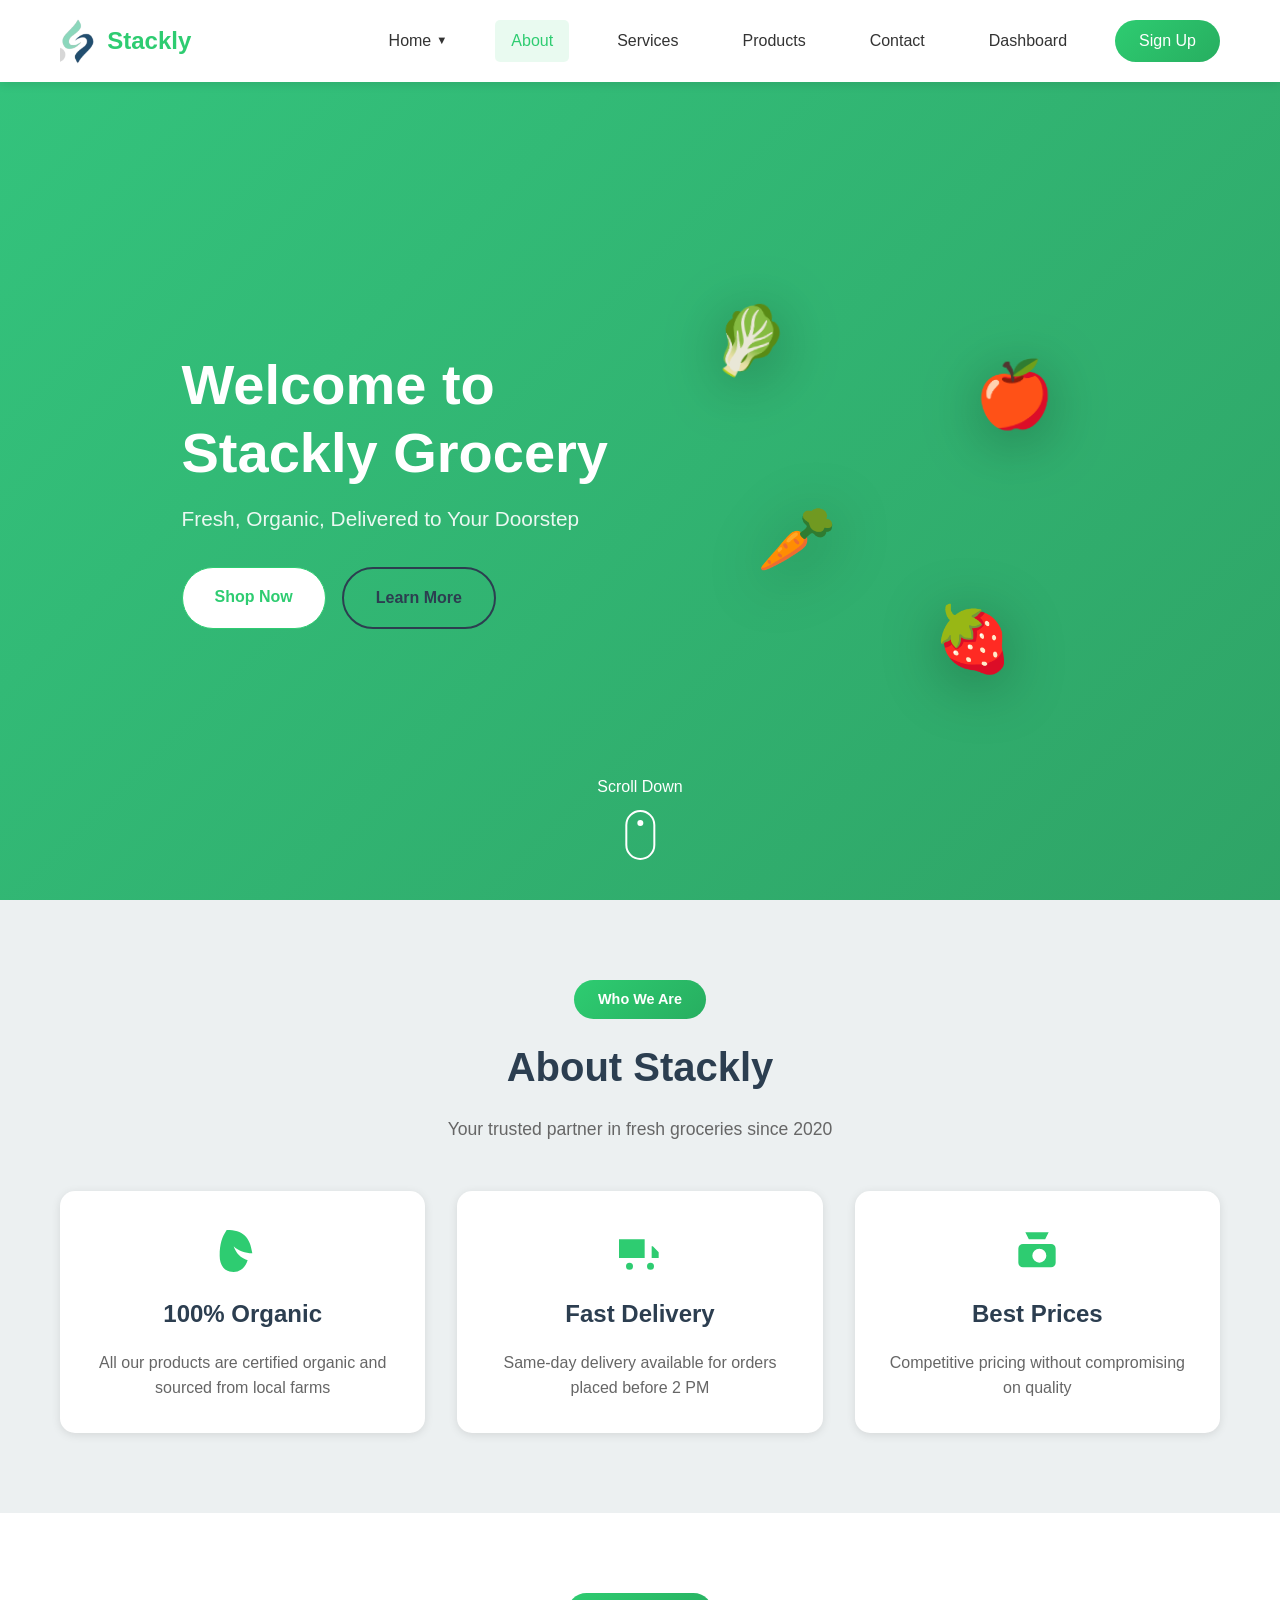
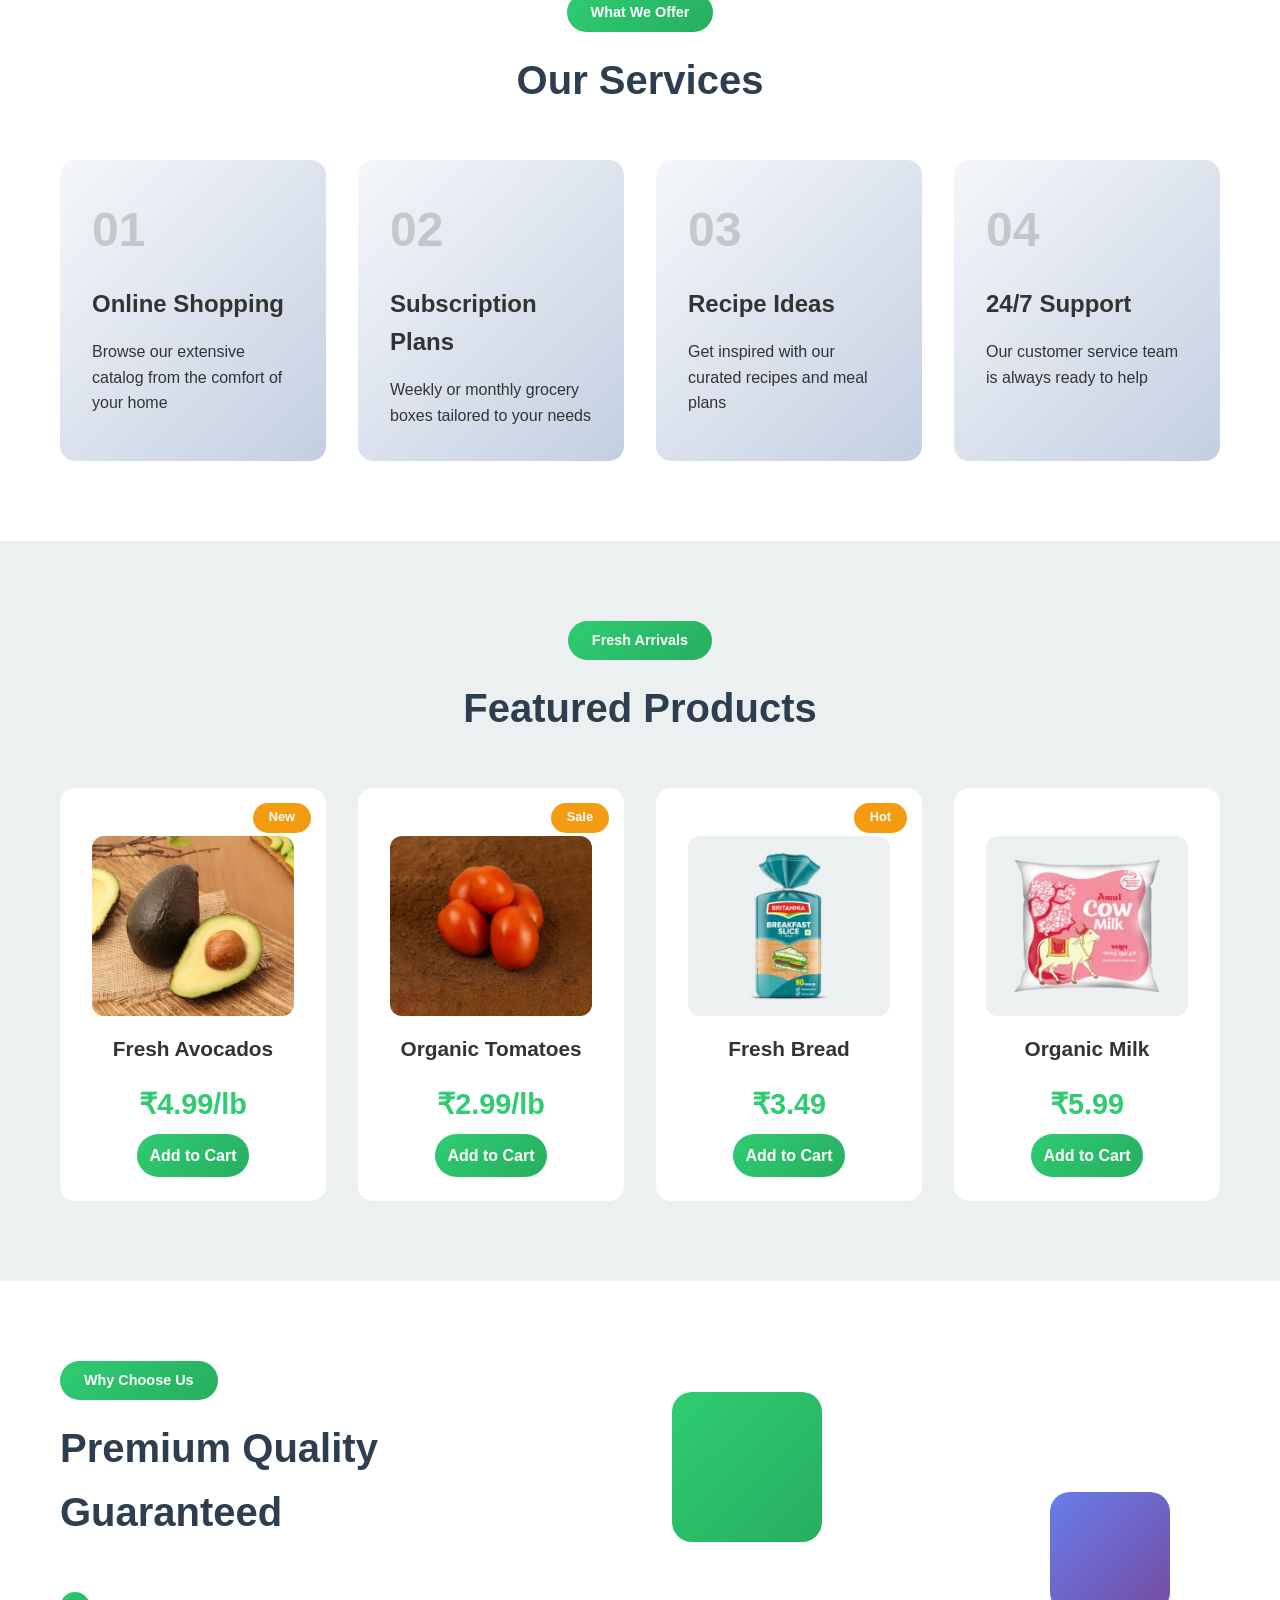
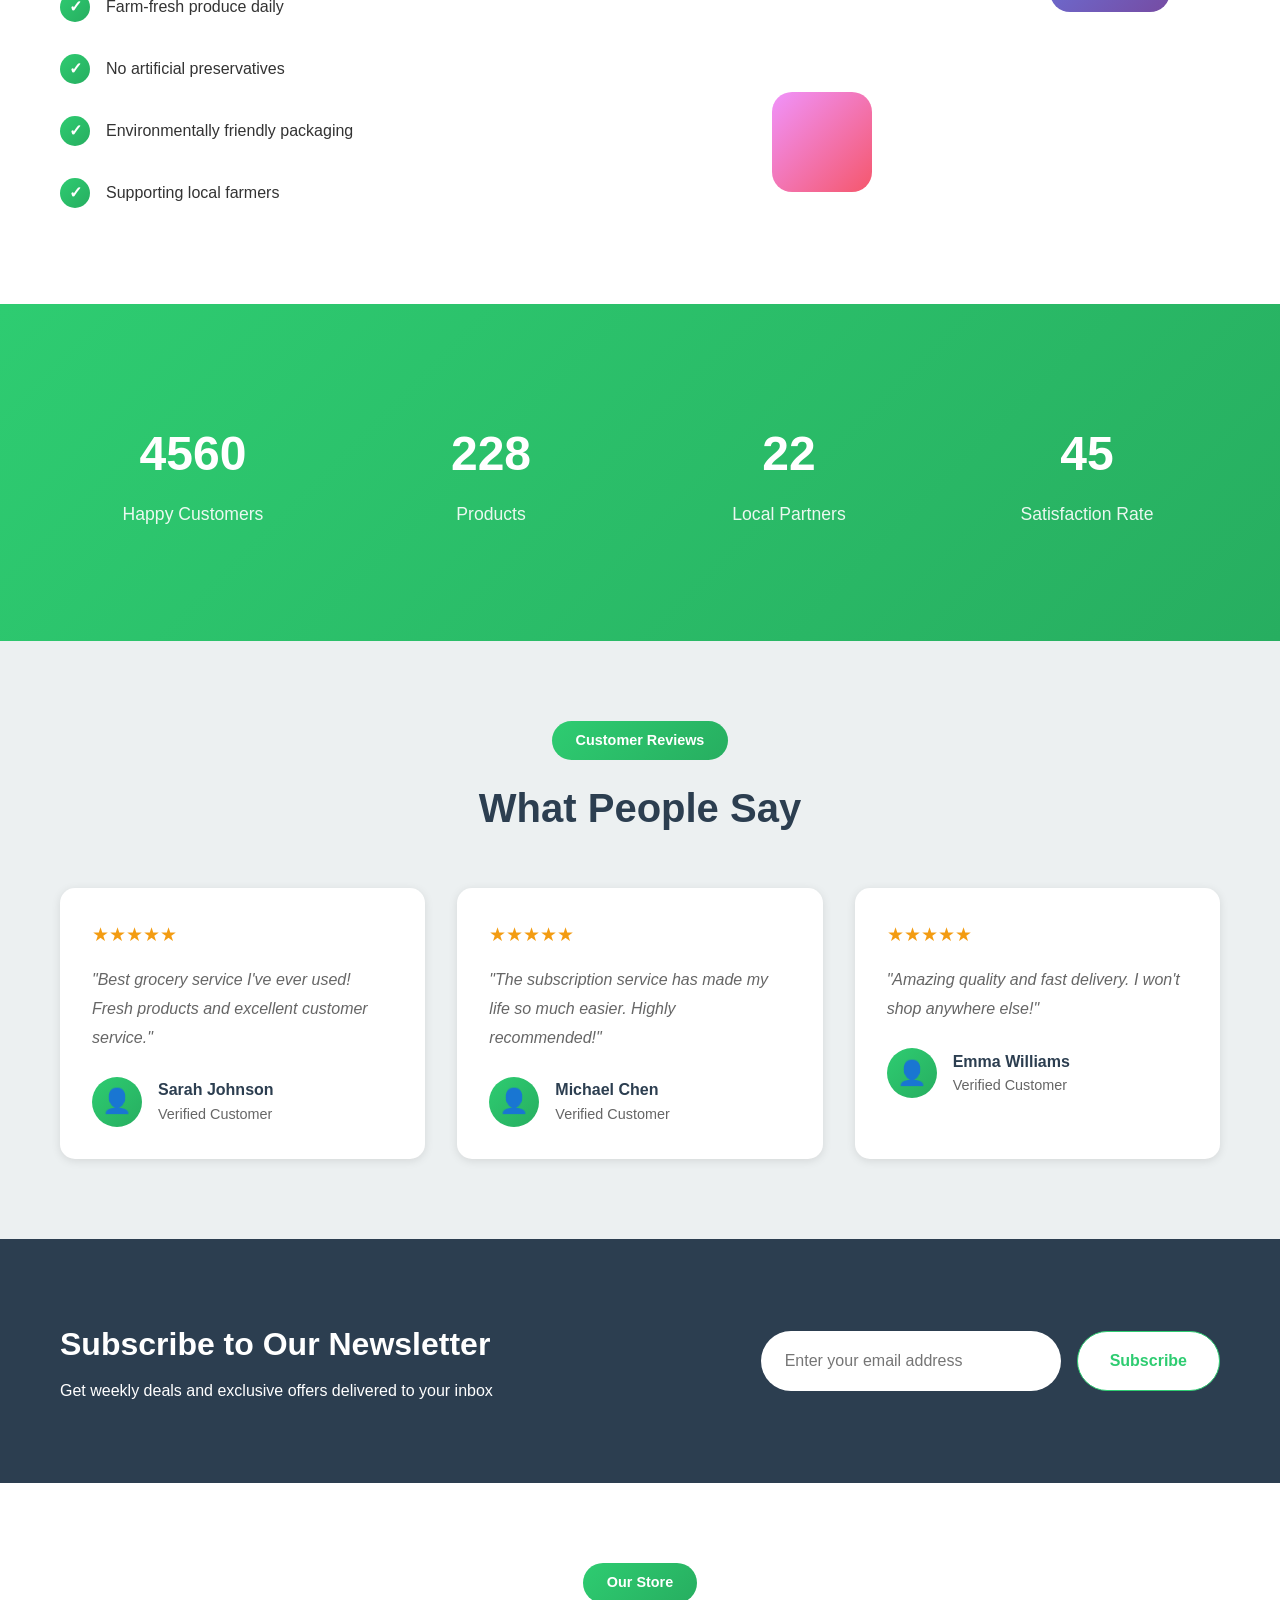
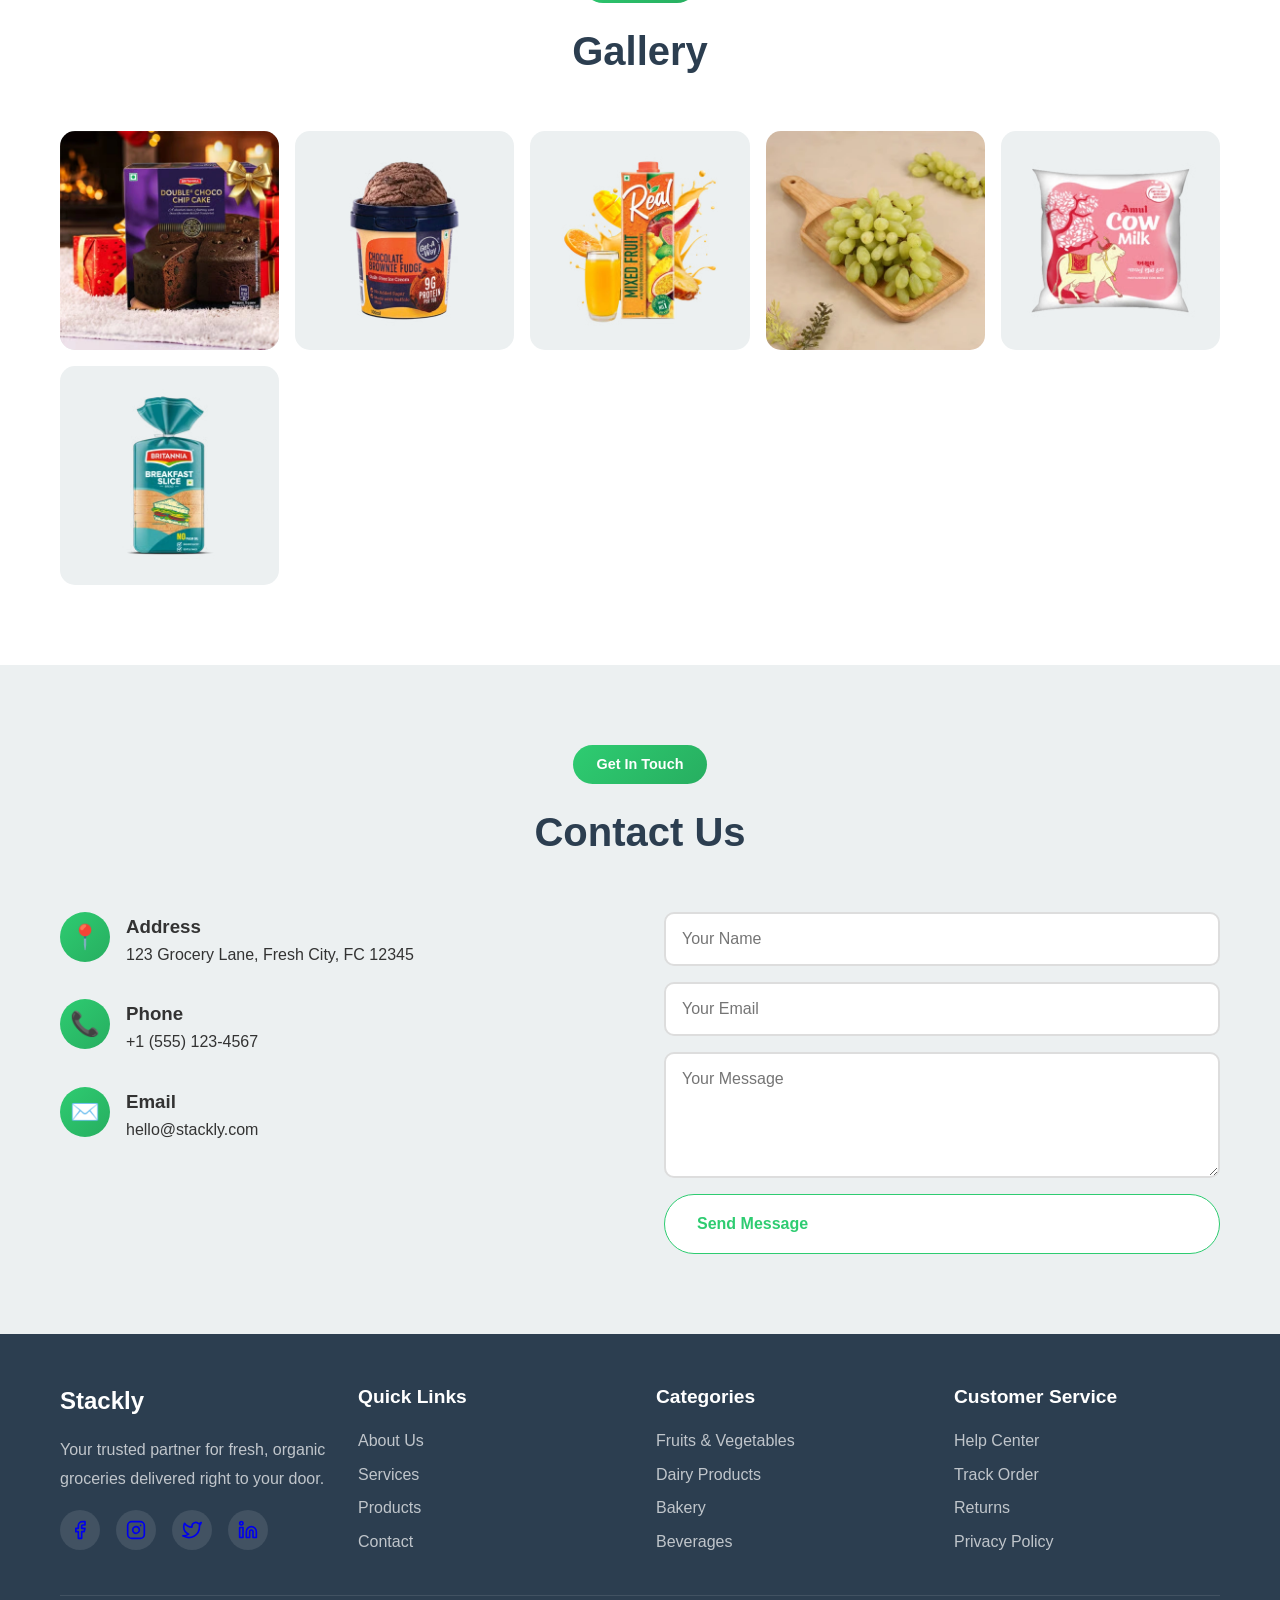
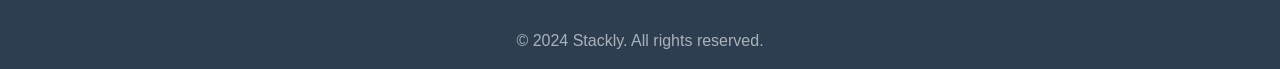
==== commit ede8dc97: "completed bugs" ====
--- a/index.html
+++ b/index.html
@@ -3,7 +3,7 @@
 <head>
     <meta charset="UTF-8">
     <meta name="viewport" content="width=device-width, initial-scale=1.0">
-    <title>Stackly - Premium Grocery Solutions</title>
+    <title>Stackly</title>
     <link rel="stylesheet" href="styles.css">
 </head>
 <body>
@@ -153,36 +153,36 @@
                              alt="Fresh avocados" loading="lazy">
                     </div>
                     <h3>Fresh Avocados</h3>
-                    <p class="product-price">$4.99/lb</p>
+                    <p class="product-price">₹4.99/lb</p>
                     <a href="404.html" class="btn-add">Add to Cart</a>
                 </div>
                 <div class="product-card">
                     <div class="product-badge">Sale</div>
                     <div class="product-image">
-                        <img src="images/tomato.avif"
+                        <img src="images/tomato.webp"
                              alt="Organic tomatoes" loading="lazy">
                     </div>
                     <h3>Organic Tomatoes</h3>
-                    <p class="product-price">$2.99/lb</p>
+                    <p class="product-price">₹2.99/lb</p>
                     <a href="404.html" class="btn-add">Add to Cart</a>
                 </div>
                 <div class="product-card">
                     <div class="product-badge">Hot</div>
                     <div class="product-image">
-                        <img src="images/bread.avif"
+                        <img src="images/bread.webp"
                              alt="Fresh baked bread" loading="lazy">
                     </div>
                     <h3>Fresh Bread</h3>
-                    <p class="product-price">$3.49</p>
+                    <p class="product-price">₹3.49</p>
                     <a href="404.html" class="btn-add">Add to Cart</a>
                 </div>
                 <div class="product-card">
                     <div class="product-image">
-                        <img src="images/milk.avif"
+                        <img src="images/milk.webp"
                              alt="Bottle of organic milk" loading="lazy">
                     </div>
                     <h3>Organic Milk</h3>
-                    <p class="product-price">$5.99</p>
+                    <p class="product-price">₹5.99</p>
                     <a href="404.html" class="btn-add">Add to Cart</a>
                 </div>
             </div>
@@ -318,27 +318,27 @@
             </div>
             <div class="gallery-grid">
                 <div class="gallery-item">
-                    <img src="images/cake.avif"
+                    <img src="images/cake.webp"
                          alt="Stackly grocery store interior" loading="lazy">
                 </div>
                 <div class="gallery-item">
-                    <img src="images/icecream.avif"
+                    <img src="images/icecream.webp"
                          alt="Fresh corn and vegetables" loading="lazy">
                 </div>
                 <div class="gallery-item">
-                    <img src="images/juice.avif"
+                    <img src="images/juice.webp"
                          alt="Grapes and assorted fruits" loading="lazy">
                 </div>
                 <div class="gallery-item">
-                    <img src="images/grapes.avif"
+                    <img src="images/grapes.webp"
                          alt="Green vegetables on display" loading="lazy">
                 </div>
                 <div class="gallery-item">
-                    <img src="images/milk.avif"
+                    <img src="images/milk.webp"
                          alt="Fresh citrus fruits" loading="lazy">
                 </div>
                 <div class="gallery-item">
-                    <img src="images/bread.avif"
+                    <img src="images/bread.webp"
                          alt="Leafy greens in grocery section" loading="lazy">
                 </div>
             </div>
--- a/styles.css
+++ b/styles.css
@@ -391,6 +391,7 @@
 .btn-primary {
     background: var(--white);
     color: var(--primary-color);
+    border: 1px solid;
 }
 
 .btn-primary:hover {
@@ -400,8 +401,8 @@
 
 .btn-secondary {
     background: transparent;
-    color: var(--white);
-    border: 2px solid var(--white);
+    color: var(--dark-color);
+    border: 2px solid var(--dark-color);
 }
 
 .btn-secondary:hover {
@@ -1447,6 +1448,11 @@
     z-index: 1;
 }
 
+.offer-card .btn {
+    margin-top: 2rem;
+    padding: 5px;
+}
+
 .offer-badge {
     position: absolute;
     top: 20px;
@@ -1895,6 +1901,7 @@
 @media (max-width: 768px) {
     .hero .container {
         grid-template-columns: 1fr;
+        margin-top:100px;
     }
     
     .hero-title {
@@ -2671,6 +2678,9 @@
     padding: 2rem;
     border-radius: 15px;
     text-align: center;
+    display: flex;
+    flex-direction: column;
+    gap: 10px;
 }
 
 .support-icon {
@@ -2992,6 +3002,9 @@
     padding: 2rem;
     border-radius: 15px;
     text-align: center;
+    display: flex;
+    flex-direction: column;
+    gap: 10px;
 }
 
 .qc-icon {
@@ -3163,13 +3176,7 @@
     width: 100%;
     padding: 2rem 0;
 }
-    gap: 1rem;
-    padding: 1rem;
-    border-radius: 10px;
-    text-decoration: none;
-    color: var(--dark-color);
-    transition: all 0.3s ease;
-}
+
 
 .dash-nav-item:hover, .dash-nav-item.active {
     background: var(--gradient-green);
@@ -3497,13 +3504,7 @@
         padding-left: 1.5rem;
     }
 }
-    align-items: center;
-    gap: 1rem;
-    padding: 1.5rem;
-    background: var(--light-color);
-    border-radius: 10px;
-    transition: all 0.3s ease;
-}
+   
 
 .stat-card:hover {
     transform: translateY(-5px);
